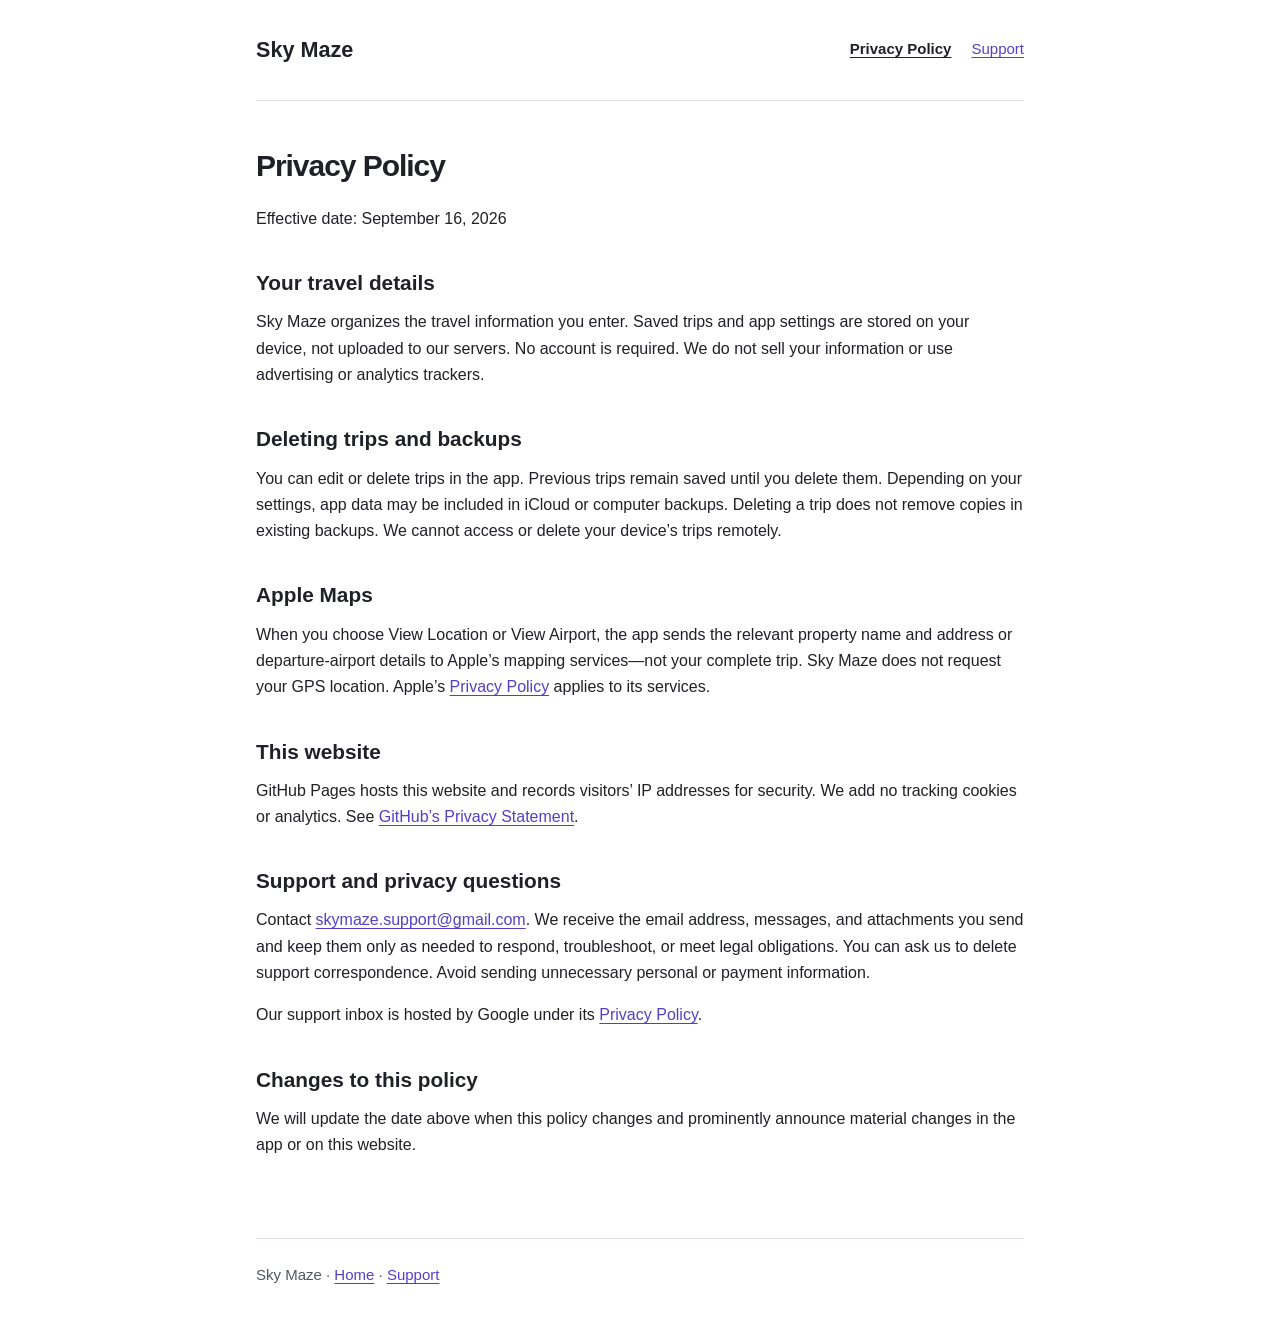
==== privacy.html @ 4bb94d5f "Add files via upload" ====
<!doctype html>
<html lang="en">
<head>
  <meta charset="utf-8">
  <meta name="viewport" content="width=device-width, initial-scale=1">
  <meta name="description" content="How Sky Maze stores travel details and handles support information.">
  <title>Privacy Policy — Sky Maze</title>
  <link rel="stylesheet" href="styles.css">
</head>
<body>
  <a class="skip" href="#main">Skip to content</a>
  <header><a class="brand" href="index.html">Sky Maze</a><nav aria-label="Main navigation"><a href="privacy.html" aria-current="page">Privacy Policy</a><a href="support.html">Support</a></nav></header>
  <main id="main">
    <h1 class="page-title">Privacy Policy</h1>
    <p>Effective date: September 16, 2026</p>
    <h2>Your travel details</h2>
    <p>Sky Maze organizes the travel information you enter. Saved trips and app settings are stored on your device, not uploaded to our servers. No account is required. We do not sell your information or use advertising or analytics trackers.</p>
    <h2>Deleting trips and backups</h2>
    <p>You can edit or delete trips in the app. Previous trips remain saved until you delete them. Depending on your settings, app data may be included in iCloud or computer backups. Deleting a trip does not remove copies in existing backups. We cannot access or delete your device’s trips remotely.</p>
    <h2>Apple Maps</h2>
    <p>When you choose View Location or View Airport, the app sends the relevant property name and address or departure-airport details to Apple’s mapping services—not your complete trip. Sky Maze does not request your GPS location. Apple’s <a href="https://www.apple.com/legal/privacy/">Privacy Policy</a> applies to its services.</p>
    <h2>This website</h2>
    <p>GitHub Pages hosts this website and records visitors’ IP addresses for security. We add no tracking cookies or analytics. See <a href="https://docs.github.com/en/site-policy/privacy-policies/github-general-privacy-statement">GitHub’s Privacy Statement</a>.</p>
    <h2>Support and privacy questions</h2>
    <p>Contact <a href="mailto:skymaze.support@gmail.com">skymaze.support@gmail.com</a>. We receive the email address, messages, and attachments you send and keep them only as needed to respond, troubleshoot, or meet legal obligations. You can ask us to delete support correspondence. Avoid sending unnecessary personal or payment information.</p>
    <p>Our support inbox is hosted by Google under its <a href="https://policies.google.com/privacy">Privacy Policy</a>.</p>
    <h2>Changes to this policy</h2>
    <p>We will update the date above when this policy changes and prominently announce material changes in the app or on this website.</p>
  </main>
  <footer>Sky Maze · <a href="index.html">Home</a> · <a href="support.html">Support</a></footer>
</body>
</html>
---- styles.css ----
:root { color-scheme: light; font-family: -apple-system, BlinkMacSystemFont, "Segoe UI", sans-serif; color: #202126; background: #ffffff; font-size: 100%; }
* { box-sizing: border-box; }
body { margin: 0; line-height: 1.65; }
a { color: #5340c8; text-underline-offset: .2em; overflow-wrap: anywhere; }
a:hover { text-decoration-thickness: 2px; }
a:focus-visible { outline: 3px solid #5340c8; outline-offset: 5px; border-radius: 2px; }
.skip { position: absolute; left: 1rem; top: -5rem; padding: .5rem 1rem; background: white; }
.skip:focus { top: .5rem; }
header, main, footer { width: min(100% - 3rem, 48rem); margin-inline: auto; }
header { display: flex; flex-wrap: wrap; align-items: center; justify-content: space-between; gap: 1rem; padding-block: 2rem; border-bottom: 1px solid #dedee7; }
.brand { font-size: 1.35rem; font-weight: 750; text-decoration: none; color: #202126; }
nav { display: flex; flex-wrap: wrap; gap: 1.25rem; }
nav a { font-size: .9375rem; }
nav [aria-current="page"] { color: #202126; font-weight: 650; }
main { padding-block: 3rem 4rem; }
h1 { font-size: clamp(2.1rem, 6vw, 3.5rem); line-height: 1.12; letter-spacing: -.035em; margin: 0 0 1.5rem; }
.page-title { font-size: 1.875rem; }
h2 { font-size: 1.3rem; line-height: 1.35; margin: 2.3rem 0 .75rem; }
p { margin: 0 0 1rem; }
li { margin-block: .5rem; }
ul, ol { padding-left: 1.4rem; }
.intro { font-size: 1.2rem; color: #525662; max-width: 39rem; }
.draft { font-size: .875rem; padding: .7rem 1rem; margin-bottom: 2rem; background: #efedf9; border-left: 3px solid #6852d7; }
.summary { padding: 1.5rem; background: white; border: 1px solid #dedee7; border-radius: .8rem; margin-block: 2rem; }
.summary h2 { margin-top: 0; }
.summary p:last-child { margin-bottom: 0; }
footer { border-top: 1px solid #dedee7; padding-block: 1.5rem 2.5rem; font-size: .9375rem; color: #525662; }
@media (max-width: 420px) { header, main, footer { width: calc(100% - 2rem); } main { padding-top: 2rem; } nav { gap: 1rem; } }
@media print { header, footer, .draft { display: none; } body { background: white; color: black; } main { width: 100%; padding: 0; } h2 { break-after: avoid; } }
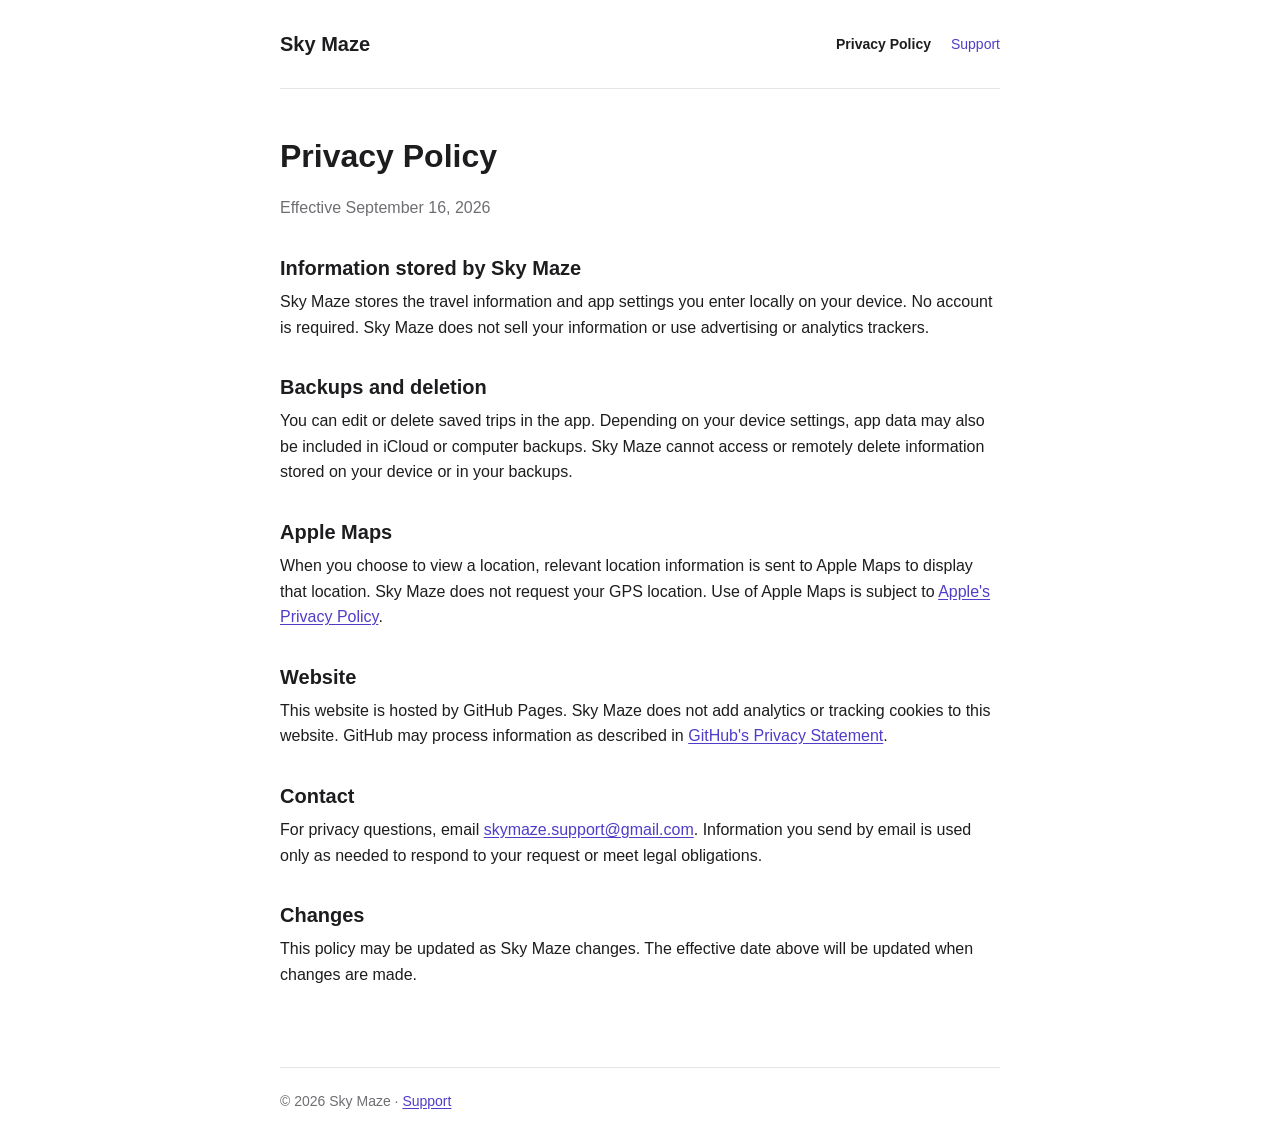
==== commit d43c0179: "Add files via upload" ====
--- a/privacy.html
+++ b/privacy.html
@@ -3,30 +3,42 @@
 <head>
   <meta charset="utf-8">
   <meta name="viewport" content="width=device-width, initial-scale=1">
-  <meta name="description" content="How Sky Maze stores travel details and handles support information.">
+  <meta name="description" content="Sky Maze Privacy Policy.">
   <title>Privacy Policy — Sky Maze</title>
   <link rel="stylesheet" href="styles.css">
 </head>
 <body>
-  <a class="skip" href="#main">Skip to content</a>
-  <header><a class="brand" href="index.html">Sky Maze</a><nav aria-label="Main navigation"><a href="privacy.html" aria-current="page">Privacy Policy</a><a href="support.html">Support</a></nav></header>
-  <main id="main">
-    <h1 class="page-title">Privacy Policy</h1>
-    <p>Effective date: September 16, 2026</p>
-    <h2>Your travel details</h2>
-    <p>Sky Maze organizes the travel information you enter. Saved trips and app settings are stored on your device, not uploaded to our servers. No account is required. We do not sell your information or use advertising or analytics trackers.</p>
-    <h2>Deleting trips and backups</h2>
-    <p>You can edit or delete trips in the app. Previous trips remain saved until you delete them. Depending on your settings, app data may be included in iCloud or computer backups. Deleting a trip does not remove copies in existing backups. We cannot access or delete your device’s trips remotely.</p>
+  <header>
+    <a class="brand" href="index.html">Sky Maze</a>
+    <nav aria-label="Main navigation">
+      <a href="privacy.html" aria-current="page">Privacy Policy</a>
+      <a href="support.html">Support</a>
+    </nav>
+  </header>
+
+  <main>
+    <h1>Privacy Policy</h1>
+    <p class="muted">Effective September 16, 2026</p>
+
+    <h2>Information stored by Sky Maze</h2>
+    <p>Sky Maze stores the travel information and app settings you enter locally on your device. No account is required. Sky Maze does not sell your information or use advertising or analytics trackers.</p>
+
+    <h2>Backups and deletion</h2>
+    <p>You can edit or delete saved trips in the app. Depending on your device settings, app data may also be included in iCloud or computer backups. Sky Maze cannot access or remotely delete information stored on your device or in your backups.</p>
+
     <h2>Apple Maps</h2>
-    <p>When you choose View Location or View Airport, the app sends the relevant property name and address or departure-airport details to Apple’s mapping services—not your complete trip. Sky Maze does not request your GPS location. Apple’s <a href="https://www.apple.com/legal/privacy/">Privacy Policy</a> applies to its services.</p>
-    <h2>This website</h2>
-    <p>GitHub Pages hosts this website and records visitors’ IP addresses for security. We add no tracking cookies or analytics. See <a href="https://docs.github.com/en/site-policy/privacy-policies/github-general-privacy-statement">GitHub’s Privacy Statement</a>.</p>
-    <h2>Support and privacy questions</h2>
-    <p>Contact <a href="mailto:skymaze.support@gmail.com">skymaze.support@gmail.com</a>. We receive the email address, messages, and attachments you send and keep them only as needed to respond, troubleshoot, or meet legal obligations. You can ask us to delete support correspondence. Avoid sending unnecessary personal or payment information.</p>
-    <p>Our support inbox is hosted by Google under its <a href="https://policies.google.com/privacy">Privacy Policy</a>.</p>
-    <h2>Changes to this policy</h2>
-    <p>We will update the date above when this policy changes and prominently announce material changes in the app or on this website.</p>
+    <p>When you choose to view a location, relevant location information is sent to Apple Maps to display that location. Sky Maze does not request your GPS location. Use of Apple Maps is subject to <a href="https://www.apple.com/legal/privacy/">Apple's Privacy Policy</a>.</p>
+
+    <h2>Website</h2>
+    <p>This website is hosted by GitHub Pages. Sky Maze does not add analytics or tracking cookies to this website. GitHub may process information as described in <a href="https://docs.github.com/en/site-policy/privacy-policies/github-general-privacy-statement">GitHub's Privacy Statement</a>.</p>
+
+    <h2>Contact</h2>
+    <p>For privacy questions, email <a href="mailto:skymaze.support@gmail.com">skymaze.support@gmail.com</a>. Information you send by email is used only as needed to respond to your request or meet legal obligations.</p>
+
+    <h2>Changes</h2>
+    <p>This policy may be updated as Sky Maze changes. The effective date above will be updated when changes are made.</p>
   </main>
-  <footer>Sky Maze · <a href="index.html">Home</a> · <a href="support.html">Support</a></footer>
+
+  <footer>© 2026 Sky Maze · <a href="support.html">Support</a></footer>
 </body>
 </html>
--- a/styles.css
+++ b/styles.css
@@ -1,29 +1,97 @@
-:root { color-scheme: light; font-family: -apple-system, BlinkMacSystemFont, "Segoe UI", sans-serif; color: #202126; background: #ffffff; font-size: 100%; }
+:root {
+  font-family: -apple-system, BlinkMacSystemFont, "Segoe UI", sans-serif;
+  color: #1d1d1f;
+  background: #fff;
+}
+
 * { box-sizing: border-box; }
-body { margin: 0; line-height: 1.65; }
-a { color: #5340c8; text-underline-offset: .2em; overflow-wrap: anywhere; }
-a:hover { text-decoration-thickness: 2px; }
-a:focus-visible { outline: 3px solid #5340c8; outline-offset: 5px; border-radius: 2px; }
-.skip { position: absolute; left: 1rem; top: -5rem; padding: .5rem 1rem; background: white; }
-.skip:focus { top: .5rem; }
-header, main, footer { width: min(100% - 3rem, 48rem); margin-inline: auto; }
-header { display: flex; flex-wrap: wrap; align-items: center; justify-content: space-between; gap: 1rem; padding-block: 2rem; border-bottom: 1px solid #dedee7; }
-.brand { font-size: 1.35rem; font-weight: 750; text-decoration: none; color: #202126; }
-nav { display: flex; flex-wrap: wrap; gap: 1.25rem; }
-nav a { font-size: .9375rem; }
-nav [aria-current="page"] { color: #202126; font-weight: 650; }
-main { padding-block: 3rem 4rem; }
-h1 { font-size: clamp(2.1rem, 6vw, 3.5rem); line-height: 1.12; letter-spacing: -.035em; margin: 0 0 1.5rem; }
-.page-title { font-size: 1.875rem; }
-h2 { font-size: 1.3rem; line-height: 1.35; margin: 2.3rem 0 .75rem; }
-p { margin: 0 0 1rem; }
-li { margin-block: .5rem; }
-ul, ol { padding-left: 1.4rem; }
-.intro { font-size: 1.2rem; color: #525662; max-width: 39rem; }
-.draft { font-size: .875rem; padding: .7rem 1rem; margin-bottom: 2rem; background: #efedf9; border-left: 3px solid #6852d7; }
-.summary { padding: 1.5rem; background: white; border: 1px solid #dedee7; border-radius: .8rem; margin-block: 2rem; }
-.summary h2 { margin-top: 0; }
-.summary p:last-child { margin-bottom: 0; }
-footer { border-top: 1px solid #dedee7; padding-block: 1.5rem 2.5rem; font-size: .9375rem; color: #525662; }
-@media (max-width: 420px) { header, main, footer { width: calc(100% - 2rem); } main { padding-top: 2rem; } nav { gap: 1rem; } }
-@media print { header, footer, .draft { display: none; } body { background: white; color: black; } main { width: 100%; padding: 0; } h2 { break-after: avoid; } }
+
+body {
+  margin: 0;
+  font-size: 16px;
+  line-height: 1.6;
+}
+
+header, main, footer {
+  width: min(100% - 40px, 720px);
+  margin: 0 auto;
+}
+
+header {
+  display: flex;
+  justify-content: space-between;
+  align-items: center;
+  gap: 20px;
+  padding: 28px 0;
+  border-bottom: 1px solid #e5e5e5;
+}
+
+.brand {
+  color: #1d1d1f;
+  font-size: 20px;
+  font-weight: 600;
+  text-decoration: none;
+}
+
+nav {
+  display: flex;
+  gap: 20px;
+}
+
+a {
+  color: #4f3cc9;
+  text-underline-offset: 2px;
+}
+
+nav a {
+  font-size: 14px;
+  text-decoration: none;
+}
+
+nav a[aria-current="page"] {
+  color: #1d1d1f;
+  font-weight: 600;
+}
+
+main {
+  padding: 48px 0 64px;
+}
+
+h1 {
+  margin: 0 0 20px;
+  font-size: 32px;
+  line-height: 1.2;
+}
+
+h2 {
+  margin: 34px 0 8px;
+  font-size: 20px;
+  line-height: 1.3;
+}
+
+p {
+  margin: 0 0 16px;
+}
+
+.muted {
+  color: #6e6e73;
+}
+
+footer {
+  padding: 22px 0 32px;
+  border-top: 1px solid #e5e5e5;
+  color: #6e6e73;
+  font-size: 14px;
+}
+
+@media (max-width: 520px) {
+  header {
+    align-items: flex-start;
+    flex-direction: column;
+    gap: 10px;
+  }
+
+  main {
+    padding-top: 36px;
+  }
+}
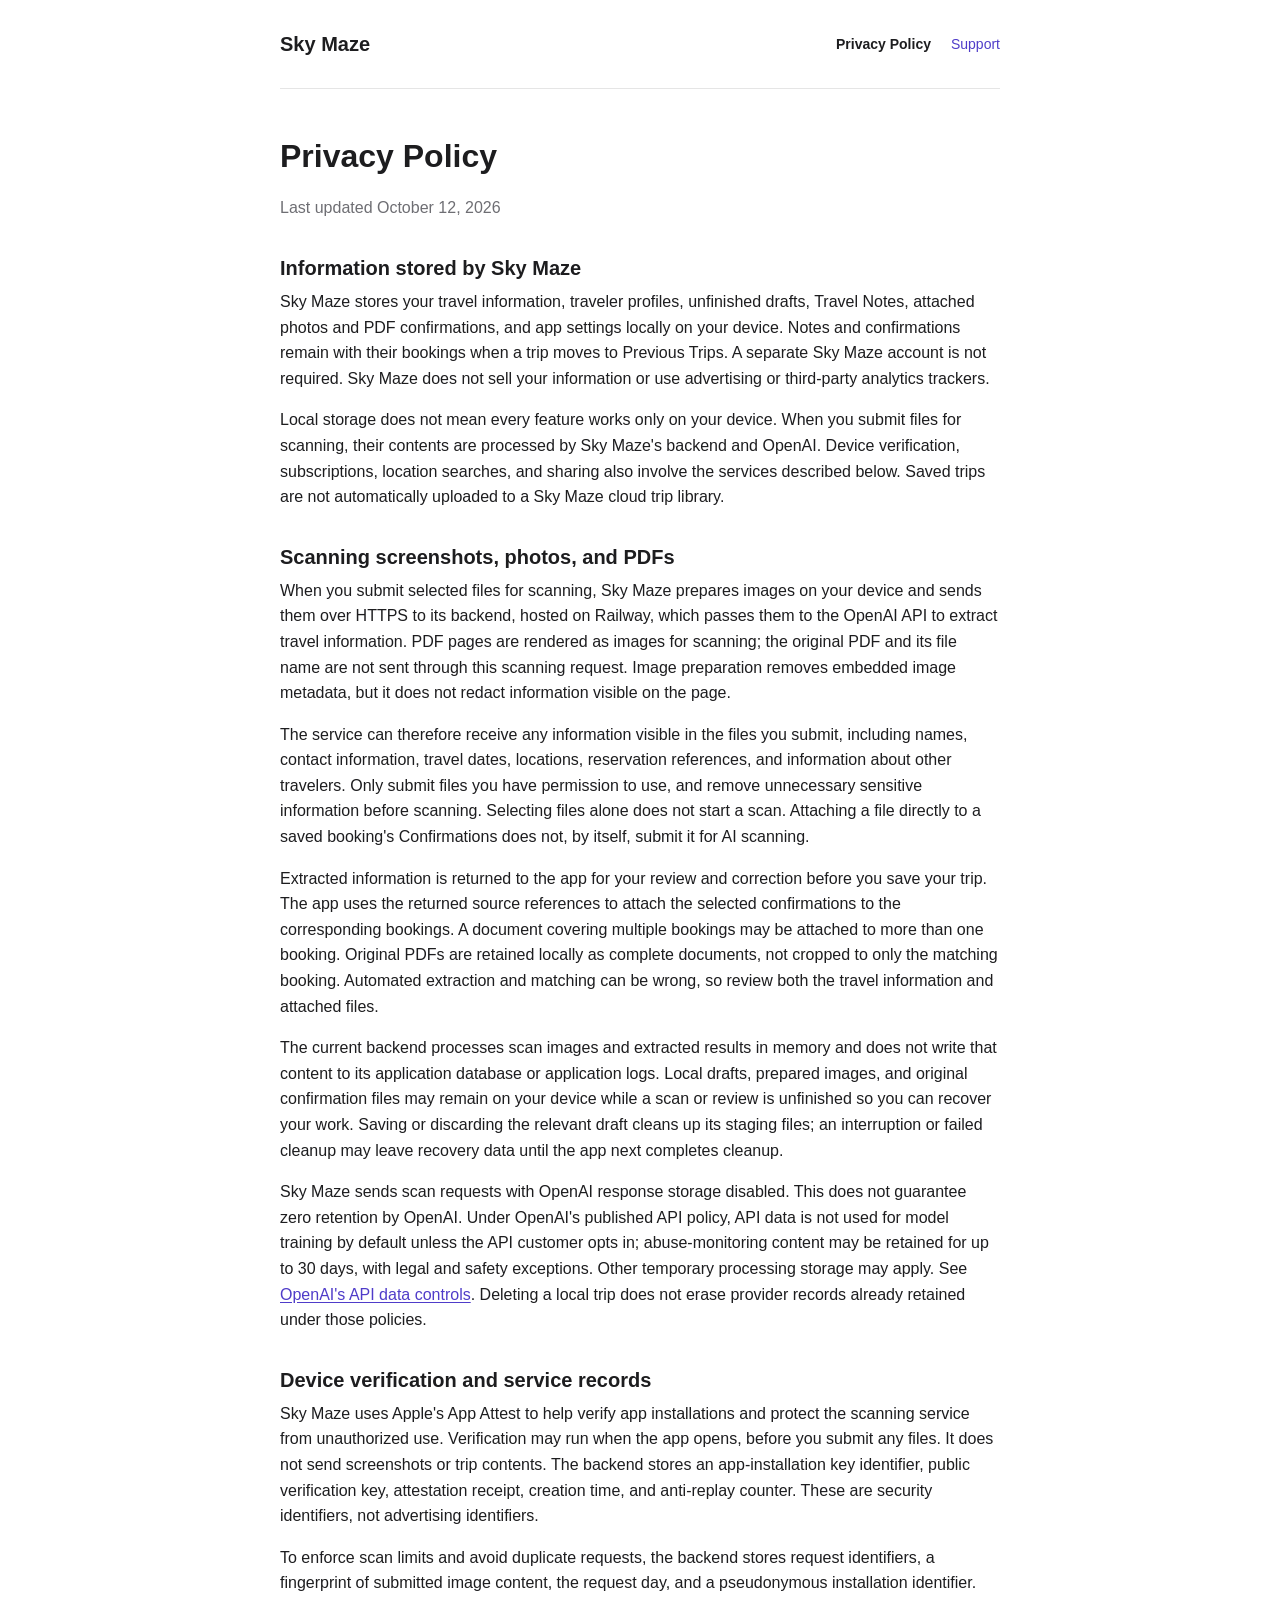
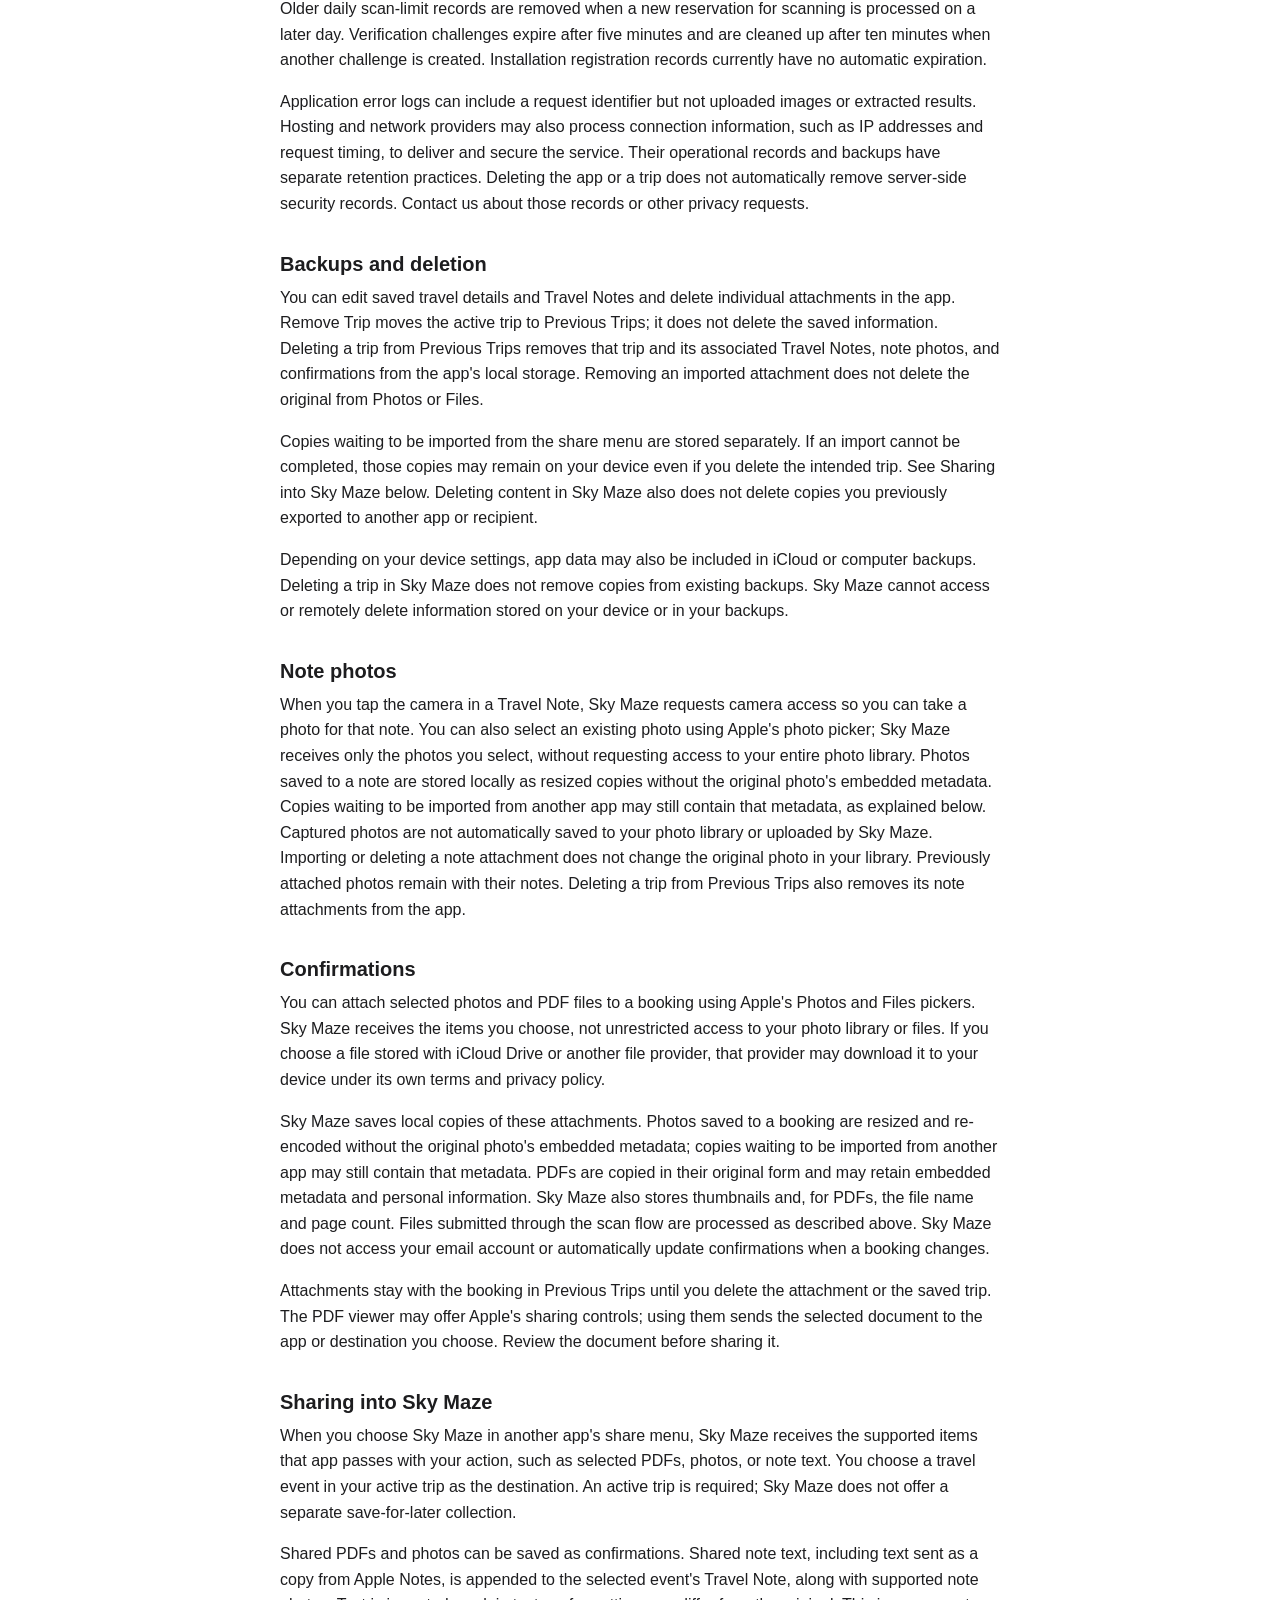
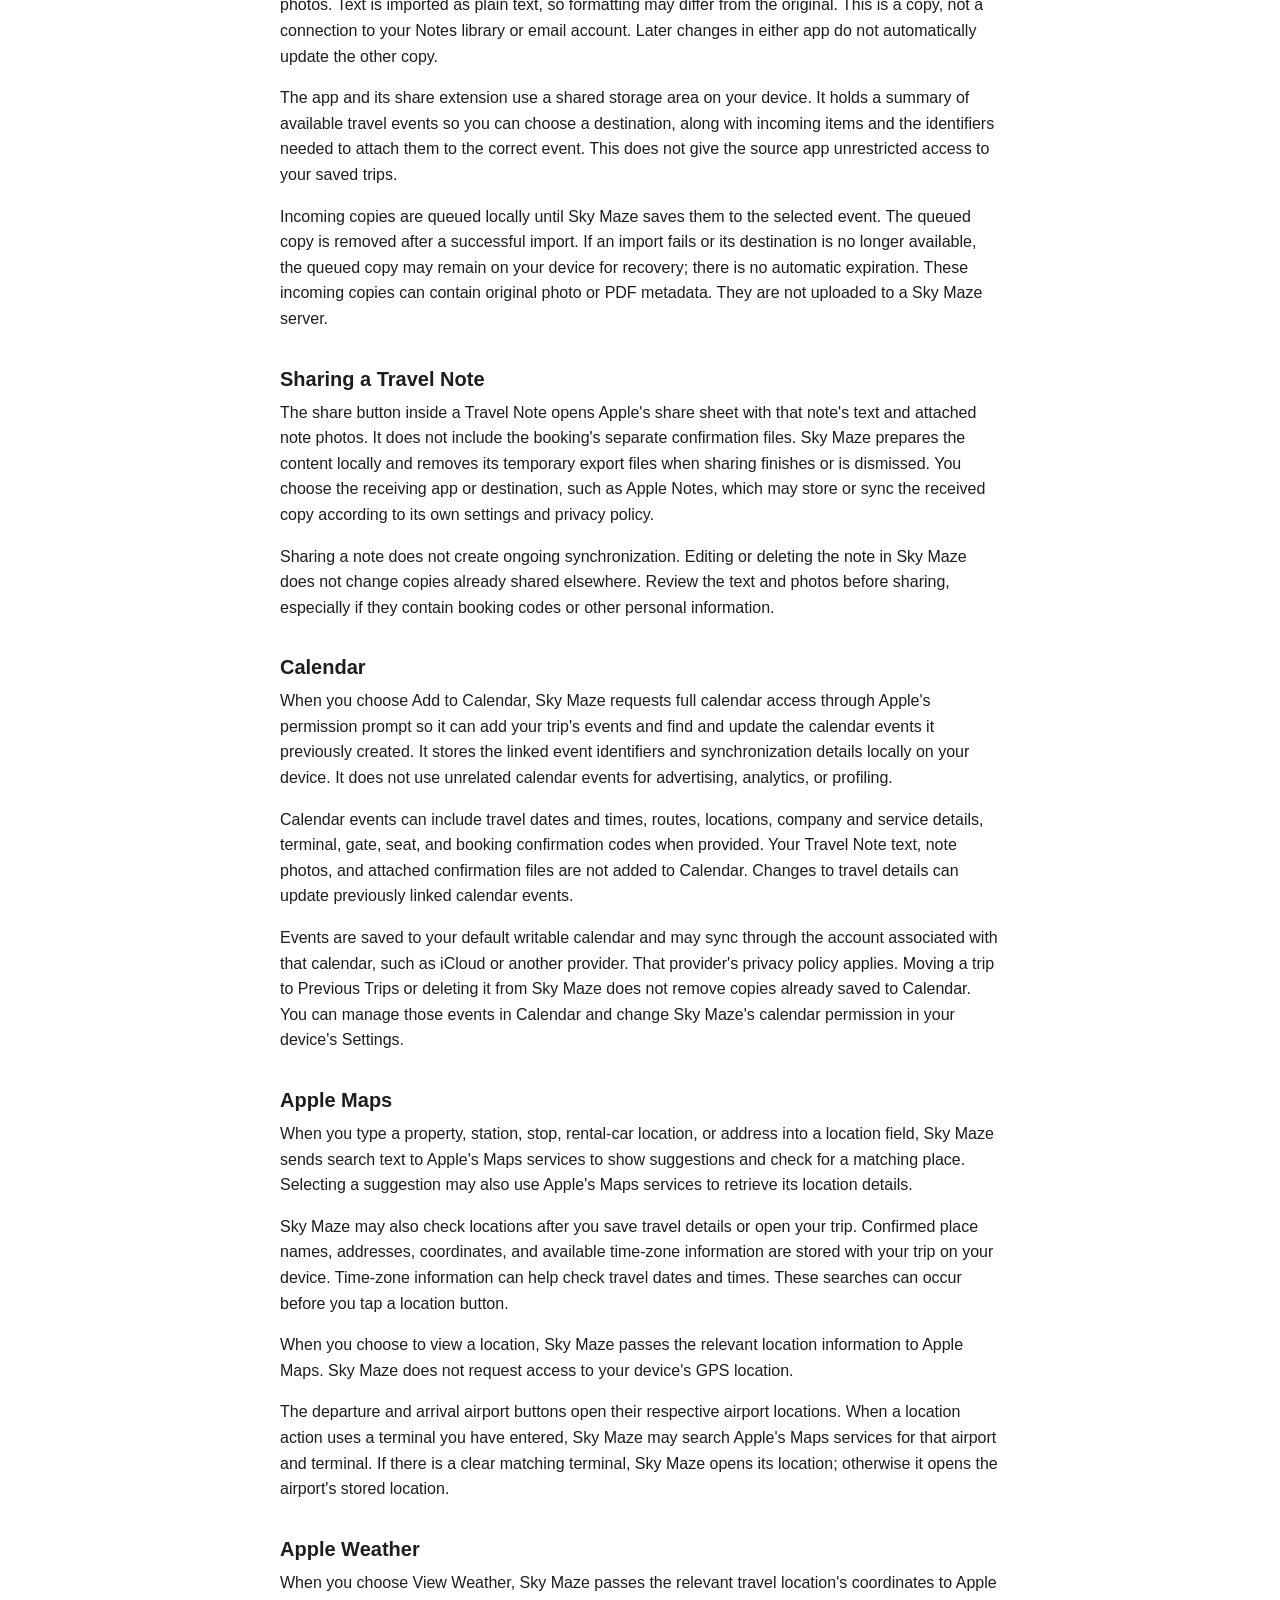
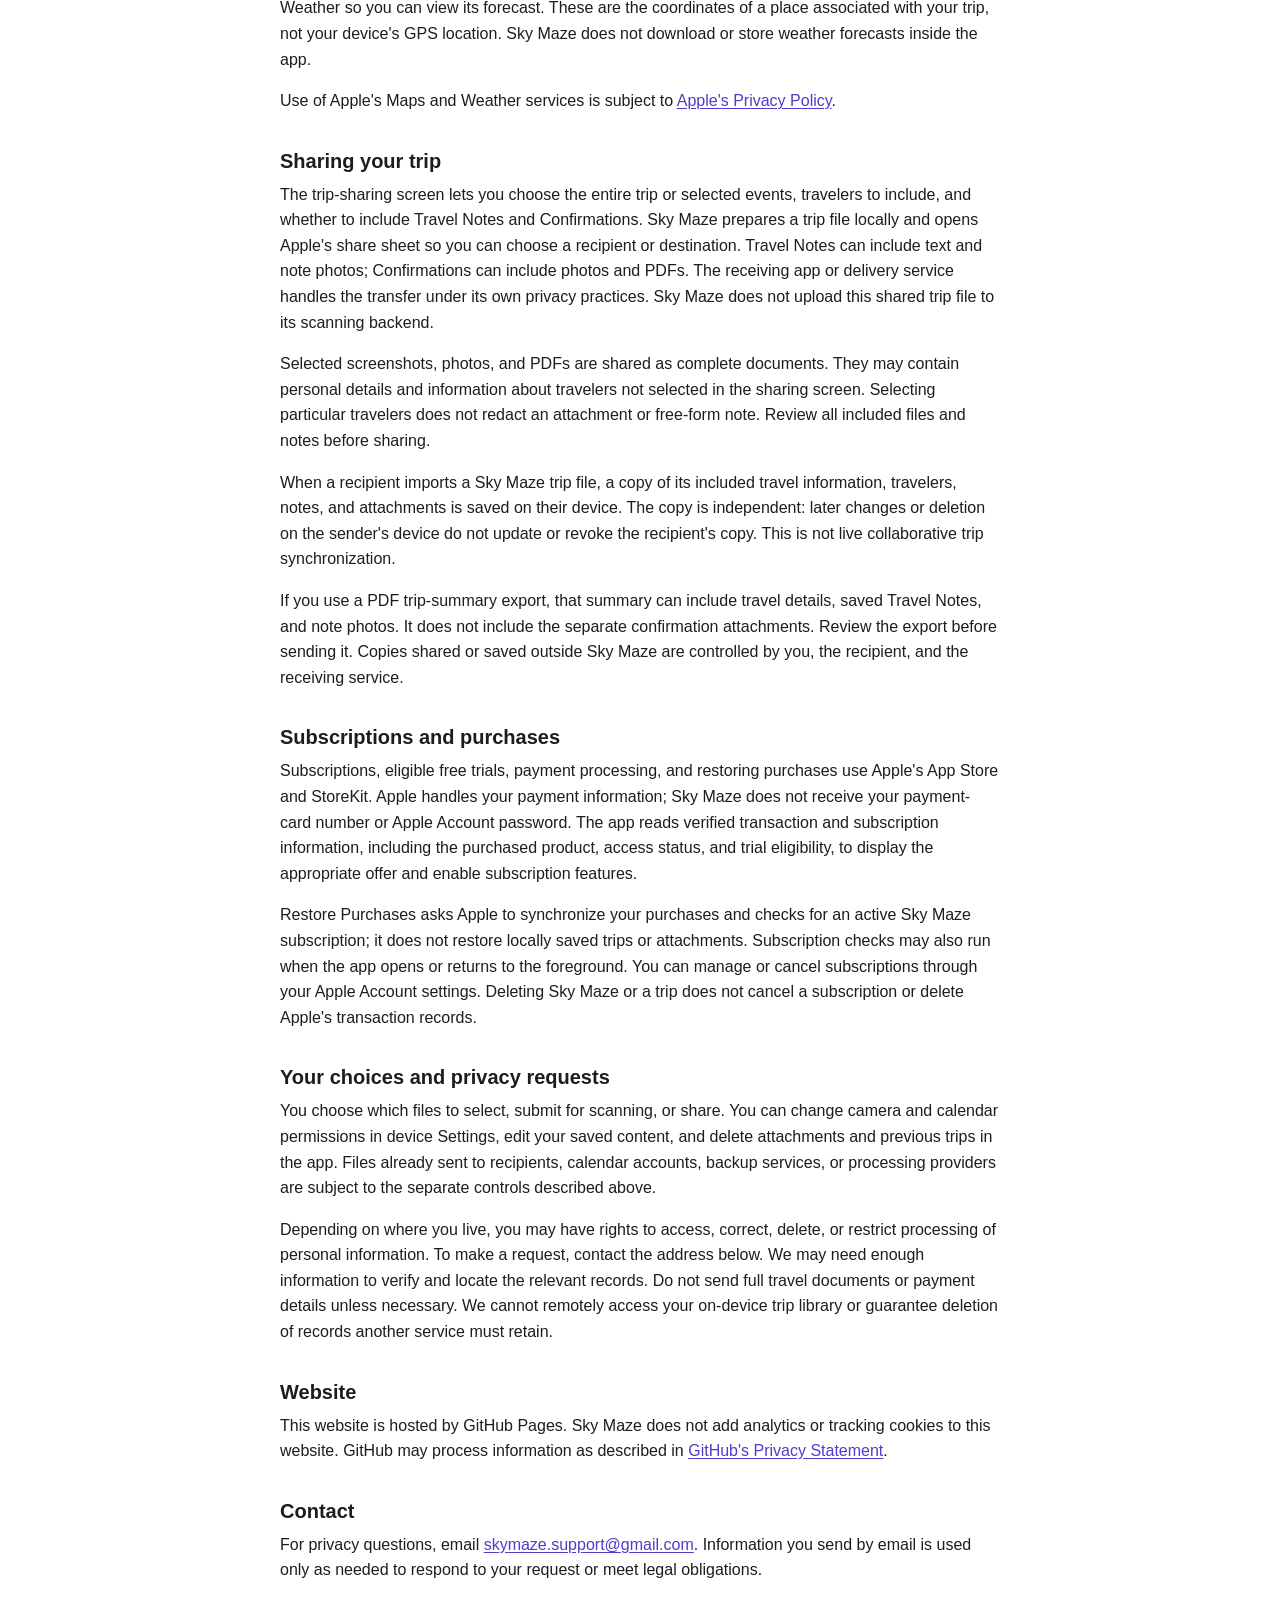
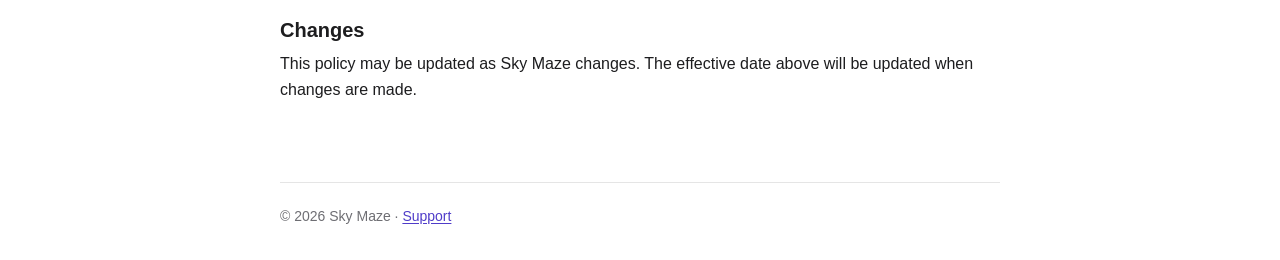
==== commit 1bf791d5: "Add files via upload" ====
--- a/privacy.html
+++ b/privacy.html
@@ -18,16 +18,75 @@
 
   <main>
     <h1>Privacy Policy</h1>
-    <p class="muted">Effective September 16, 2026</p>
+    <p class="muted">Last updated October 12, 2026</p>
 
     <h2>Information stored by Sky Maze</h2>
-    <p>Sky Maze stores the travel information and app settings you enter locally on your device. No account is required. Sky Maze does not sell your information or use advertising or analytics trackers.</p>
+    <p>Sky Maze stores your travel information, traveler profiles, unfinished drafts, Travel Notes, attached photos and PDF confirmations, and app settings locally on your device. Notes and confirmations remain with their bookings when a trip moves to Previous Trips. A separate Sky Maze account is not required. Sky Maze does not sell your information or use advertising or third-party analytics trackers.</p>
+    <p>Local storage does not mean every feature works only on your device. When you submit files for scanning, their contents are processed by Sky Maze's backend and OpenAI. Device verification, subscriptions, location searches, and sharing also involve the services described below. Saved trips are not automatically uploaded to a Sky Maze cloud trip library.</p>
+
+    <h2>Scanning screenshots, photos, and PDFs</h2>
+    <p>When you submit selected files for scanning, Sky Maze prepares images on your device and sends them over HTTPS to its backend, hosted on Railway, which passes them to the OpenAI API to extract travel information. PDF pages are rendered as images for scanning; the original PDF and its file name are not sent through this scanning request. Image preparation removes embedded image metadata, but it does not redact information visible on the page.</p>
+    <p>The service can therefore receive any information visible in the files you submit, including names, contact information, travel dates, locations, reservation references, and information about other travelers. Only submit files you have permission to use, and remove unnecessary sensitive information before scanning. Selecting files alone does not start a scan. Attaching a file directly to a saved booking's Confirmations does not, by itself, submit it for AI scanning.</p>
+    <p>Extracted information is returned to the app for your review and correction before you save your trip. The app uses the returned source references to attach the selected confirmations to the corresponding bookings. A document covering multiple bookings may be attached to more than one booking. Original PDFs are retained locally as complete documents, not cropped to only the matching booking. Automated extraction and matching can be wrong, so review both the travel information and attached files.</p>
+    <p>The current backend processes scan images and extracted results in memory and does not write that content to its application database or application logs. Local drafts, prepared images, and original confirmation files may remain on your device while a scan or review is unfinished so you can recover your work. Saving or discarding the relevant draft cleans up its staging files; an interruption or failed cleanup may leave recovery data until the app next completes cleanup.</p>
+    <p>Sky Maze sends scan requests with OpenAI response storage disabled. This does not guarantee zero retention by OpenAI. Under OpenAI's published API policy, API data is not used for model training by default unless the API customer opts in; abuse-monitoring content may be retained for up to 30 days, with legal and safety exceptions. Other temporary processing storage may apply. See <a href="https://developers.openai.com/api/docs/guides/your-data">OpenAI's API data controls</a>. Deleting a local trip does not erase provider records already retained under those policies.</p>
+
+    <h2>Device verification and service records</h2>
+    <p>Sky Maze uses Apple's App Attest to help verify app installations and protect the scanning service from unauthorized use. Verification may run when the app opens, before you submit any files. It does not send screenshots or trip contents. The backend stores an app-installation key identifier, public verification key, attestation receipt, creation time, and anti-replay counter. These are security identifiers, not advertising identifiers.</p>
+    <p>To enforce scan limits and avoid duplicate requests, the backend stores request identifiers, a fingerprint of submitted image content, the request day, and a pseudonymous installation identifier. Older daily scan-limit records are removed when a new reservation for scanning is processed on a later day. Verification challenges expire after five minutes and are cleaned up after ten minutes when another challenge is created. Installation registration records currently have no automatic expiration.</p>
+    <p>Application error logs can include a request identifier but not uploaded images or extracted results. Hosting and network providers may also process connection information, such as IP addresses and request timing, to deliver and secure the service. Their operational records and backups have separate retention practices. Deleting the app or a trip does not automatically remove server-side security records. Contact us about those records or other privacy requests.</p>
 
     <h2>Backups and deletion</h2>
-    <p>You can edit or delete saved trips in the app. Depending on your device settings, app data may also be included in iCloud or computer backups. Sky Maze cannot access or remotely delete information stored on your device or in your backups.</p>
+    <p>You can edit saved travel details and Travel Notes and delete individual attachments in the app. Remove Trip moves the active trip to Previous Trips; it does not delete the saved information. Deleting a trip from Previous Trips removes that trip and its associated Travel Notes, note photos, and confirmations from the app's local storage. Removing an imported attachment does not delete the original from Photos or Files.</p>
+    <p>Copies waiting to be imported from the share menu are stored separately. If an import cannot be completed, those copies may remain on your device even if you delete the intended trip. See Sharing into Sky Maze below. Deleting content in Sky Maze also does not delete copies you previously exported to another app or recipient.</p>
+    <p>Depending on your device settings, app data may also be included in iCloud or computer backups. Deleting a trip in Sky Maze does not remove copies from existing backups. Sky Maze cannot access or remotely delete information stored on your device or in your backups.</p>
+
+    <h2>Note photos</h2>
+    <p>When you tap the camera in a Travel Note, Sky Maze requests camera access so you can take a photo for that note. You can also select an existing photo using Apple's photo picker; Sky Maze receives only the photos you select, without requesting access to your entire photo library. Photos saved to a note are stored locally as resized copies without the original photo's embedded metadata. Copies waiting to be imported from another app may still contain that metadata, as explained below. Captured photos are not automatically saved to your photo library or uploaded by Sky Maze. Importing or deleting a note attachment does not change the original photo in your library. Previously attached photos remain with their notes. Deleting a trip from Previous Trips also removes its note attachments from the app.</p>
+
+    <h2>Confirmations</h2>
+    <p>You can attach selected photos and PDF files to a booking using Apple's Photos and Files pickers. Sky Maze receives the items you choose, not unrestricted access to your photo library or files. If you choose a file stored with iCloud Drive or another file provider, that provider may download it to your device under its own terms and privacy policy.</p>
+    <p>Sky Maze saves local copies of these attachments. Photos saved to a booking are resized and re-encoded without the original photo's embedded metadata; copies waiting to be imported from another app may still contain that metadata. PDFs are copied in their original form and may retain embedded metadata and personal information. Sky Maze also stores thumbnails and, for PDFs, the file name and page count. Files submitted through the scan flow are processed as described above. Sky Maze does not access your email account or automatically update confirmations when a booking changes.</p>
+    <p>Attachments stay with the booking in Previous Trips until you delete the attachment or the saved trip. The PDF viewer may offer Apple's sharing controls; using them sends the selected document to the app or destination you choose. Review the document before sharing it.</p>
+
+    <h2>Sharing into Sky Maze</h2>
+    <p>When you choose Sky Maze in another app's share menu, Sky Maze receives the supported items that app passes with your action, such as selected PDFs, photos, or note text. You choose a travel event in your active trip as the destination. An active trip is required; Sky Maze does not offer a separate save-for-later collection.</p>
+    <p>Shared PDFs and photos can be saved as confirmations. Shared note text, including text sent as a copy from Apple Notes, is appended to the selected event's Travel Note, along with supported note photos. Text is imported as plain text, so formatting may differ from the original. This is a copy, not a connection to your Notes library or email account. Later changes in either app do not automatically update the other copy.</p>
+    <p>The app and its share extension use a shared storage area on your device. It holds a summary of available travel events so you can choose a destination, along with incoming items and the identifiers needed to attach them to the correct event. This does not give the source app unrestricted access to your saved trips.</p>
+    <p>Incoming copies are queued locally until Sky Maze saves them to the selected event. The queued copy is removed after a successful import. If an import fails or its destination is no longer available, the queued copy may remain on your device for recovery; there is no automatic expiration. These incoming copies can contain original photo or PDF metadata. They are not uploaded to a Sky Maze server.</p>
+
+    <h2>Sharing a Travel Note</h2>
+    <p>The share button inside a Travel Note opens Apple's share sheet with that note's text and attached note photos. It does not include the booking's separate confirmation files. Sky Maze prepares the content locally and removes its temporary export files when sharing finishes or is dismissed. You choose the receiving app or destination, such as Apple Notes, which may store or sync the received copy according to its own settings and privacy policy.</p>
+    <p>Sharing a note does not create ongoing synchronization. Editing or deleting the note in Sky Maze does not change copies already shared elsewhere. Review the text and photos before sharing, especially if they contain booking codes or other personal information.</p>
+
+    <h2>Calendar</h2>
+    <p>When you choose Add to Calendar, Sky Maze requests full calendar access through Apple's permission prompt so it can add your trip's events and find and update the calendar events it previously created. It stores the linked event identifiers and synchronization details locally on your device. It does not use unrelated calendar events for advertising, analytics, or profiling.</p>
+    <p>Calendar events can include travel dates and times, routes, locations, company and service details, terminal, gate, seat, and booking confirmation codes when provided. Your Travel Note text, note photos, and attached confirmation files are not added to Calendar. Changes to travel details can update previously linked calendar events.</p>
+    <p>Events are saved to your default writable calendar and may sync through the account associated with that calendar, such as iCloud or another provider. That provider's privacy policy applies. Moving a trip to Previous Trips or deleting it from Sky Maze does not remove copies already saved to Calendar. You can manage those events in Calendar and change Sky Maze's calendar permission in your device's Settings.</p>
 
     <h2>Apple Maps</h2>
-    <p>When you choose to view a location, relevant location information is sent to Apple Maps to display that location. Sky Maze does not request your GPS location. Use of Apple Maps is subject to <a href="https://www.apple.com/legal/privacy/">Apple's Privacy Policy</a>.</p>
+    <p>When you type a property, station, stop, rental-car location, or address into a location field, Sky Maze sends search text to Apple's Maps services to show suggestions and check for a matching place. Selecting a suggestion may also use Apple's Maps services to retrieve its location details.</p>
+    <p>Sky Maze may also check locations after you save travel details or open your trip. Confirmed place names, addresses, coordinates, and available time-zone information are stored with your trip on your device. Time-zone information can help check travel dates and times. These searches can occur before you tap a location button.</p>
+    <p>When you choose to view a location, Sky Maze passes the relevant location information to Apple Maps. Sky Maze does not request access to your device's GPS location.</p>
+    <p>The departure and arrival airport buttons open their respective airport locations. When a location action uses a terminal you have entered, Sky Maze may search Apple's Maps services for that airport and terminal. If there is a clear matching terminal, Sky Maze opens its location; otherwise it opens the airport's stored location.</p>
+
+    <h2>Apple Weather</h2>
+    <p>When you choose View Weather, Sky Maze passes the relevant travel location's coordinates to Apple Weather so you can view its forecast. These are the coordinates of a place associated with your trip, not your device's GPS location. Sky Maze does not download or store weather forecasts inside the app.</p>
+    <p>Use of Apple's Maps and Weather services is subject to <a href="https://www.apple.com/legal/privacy/">Apple's Privacy Policy</a>.</p>
+
+    <h2>Sharing your trip</h2>
+    <p>The trip-sharing screen lets you choose the entire trip or selected events, travelers to include, and whether to include Travel Notes and Confirmations. Sky Maze prepares a trip file locally and opens Apple's share sheet so you can choose a recipient or destination. Travel Notes can include text and note photos; Confirmations can include photos and PDFs. The receiving app or delivery service handles the transfer under its own privacy practices. Sky Maze does not upload this shared trip file to its scanning backend.</p>
+    <p>Selected screenshots, photos, and PDFs are shared as complete documents. They may contain personal details and information about travelers not selected in the sharing screen. Selecting particular travelers does not redact an attachment or free-form note. Review all included files and notes before sharing.</p>
+    <p>When a recipient imports a Sky Maze trip file, a copy of its included travel information, travelers, notes, and attachments is saved on their device. The copy is independent: later changes or deletion on the sender's device do not update or revoke the recipient's copy. This is not live collaborative trip synchronization.</p>
+    <p>If you use a PDF trip-summary export, that summary can include travel details, saved Travel Notes, and note photos. It does not include the separate confirmation attachments. Review the export before sending it. Copies shared or saved outside Sky Maze are controlled by you, the recipient, and the receiving service.</p>
+
+    <h2>Subscriptions and purchases</h2>
+    <p>Subscriptions, eligible free trials, payment processing, and restoring purchases use Apple's App Store and StoreKit. Apple handles your payment information; Sky Maze does not receive your payment-card number or Apple Account password. The app reads verified transaction and subscription information, including the purchased product, access status, and trial eligibility, to display the appropriate offer and enable subscription features.</p>
+    <p>Restore Purchases asks Apple to synchronize your purchases and checks for an active Sky Maze subscription; it does not restore locally saved trips or attachments. Subscription checks may also run when the app opens or returns to the foreground. You can manage or cancel subscriptions through your Apple Account settings. Deleting Sky Maze or a trip does not cancel a subscription or delete Apple's transaction records.</p>
+
+    <h2>Your choices and privacy requests</h2>
+    <p>You choose which files to select, submit for scanning, or share. You can change camera and calendar permissions in device Settings, edit your saved content, and delete attachments and previous trips in the app. Files already sent to recipients, calendar accounts, backup services, or processing providers are subject to the separate controls described above.</p>
+    <p>Depending on where you live, you may have rights to access, correct, delete, or restrict processing of personal information. To make a request, contact the address below. We may need enough information to verify and locate the relevant records. Do not send full travel documents or payment details unless necessary. We cannot remotely access your on-device trip library or guarantee deletion of records another service must retain.</p>
 
     <h2>Website</h2>
     <p>This website is hosted by GitHub Pages. Sky Maze does not add analytics or tracking cookies to this website. GitHub may process information as described in <a href="https://docs.github.com/en/site-policy/privacy-policies/github-general-privacy-statement">GitHub's Privacy Statement</a>.</p>
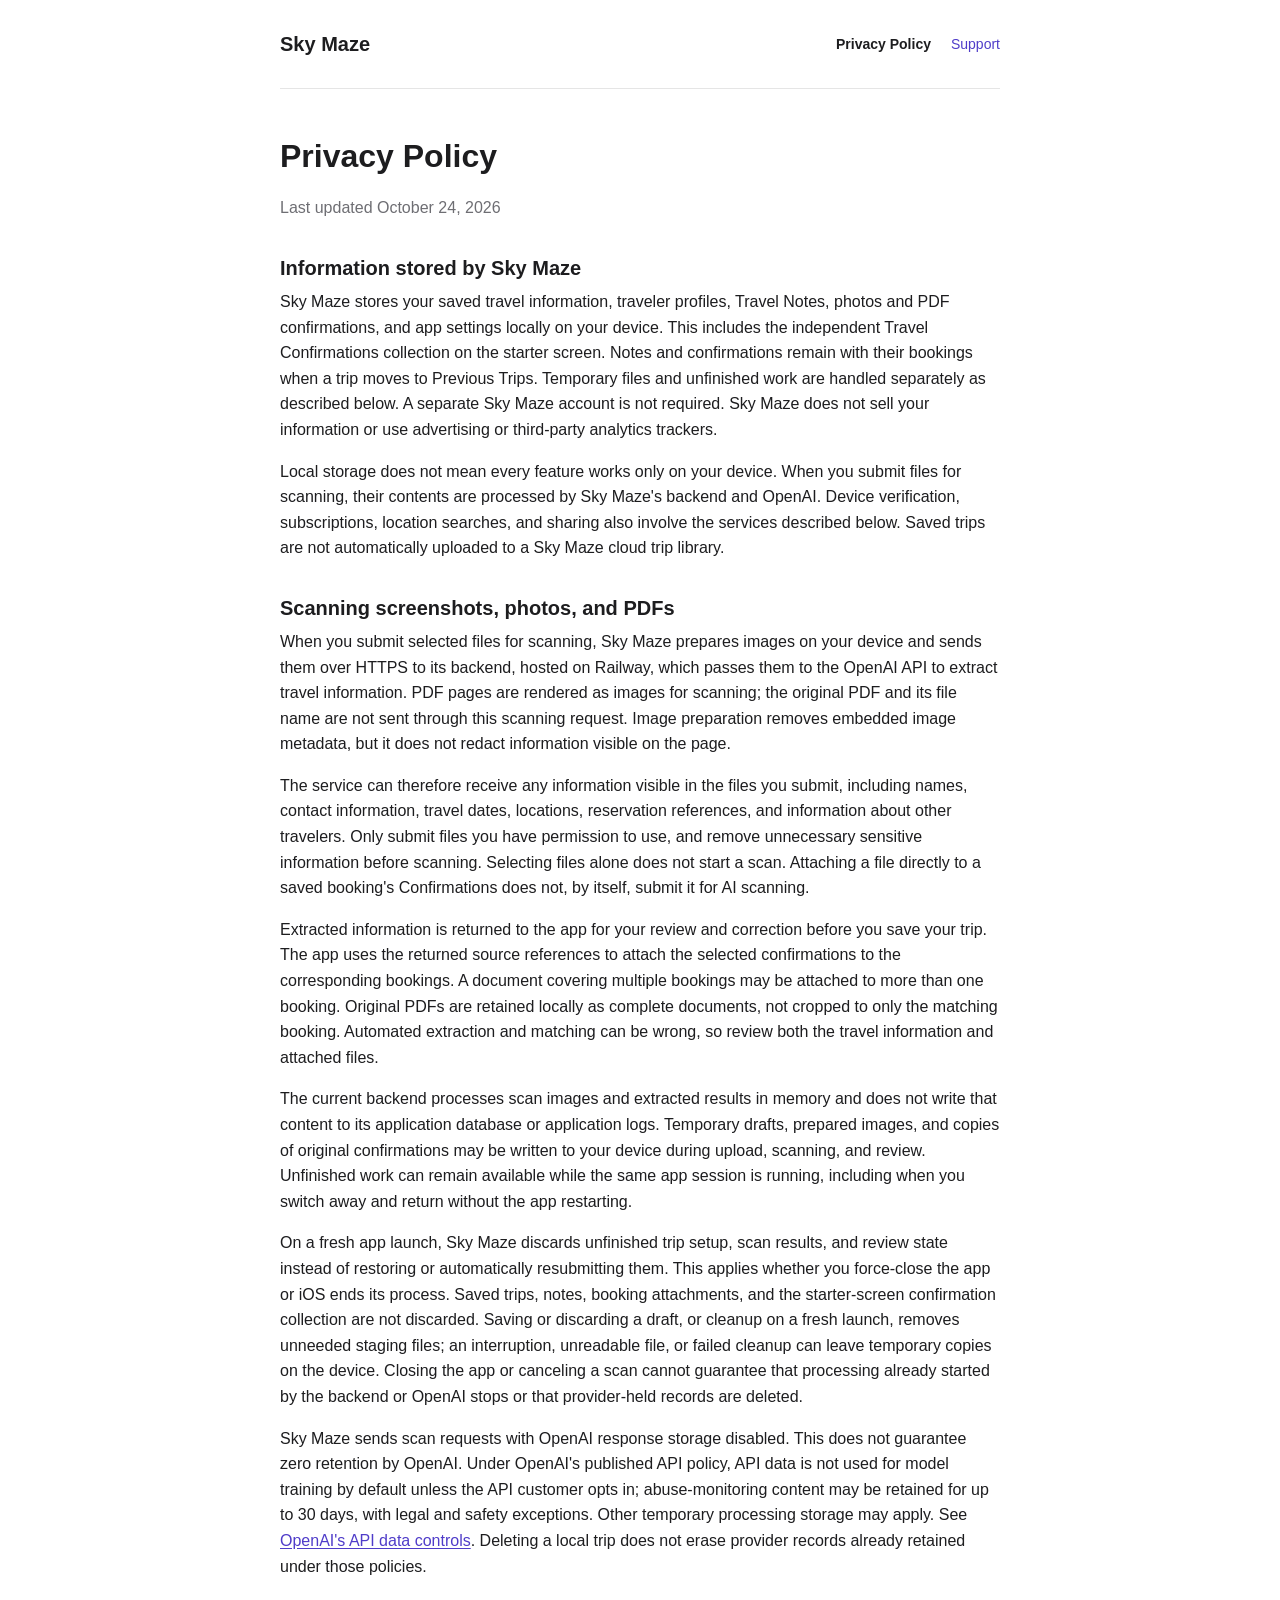
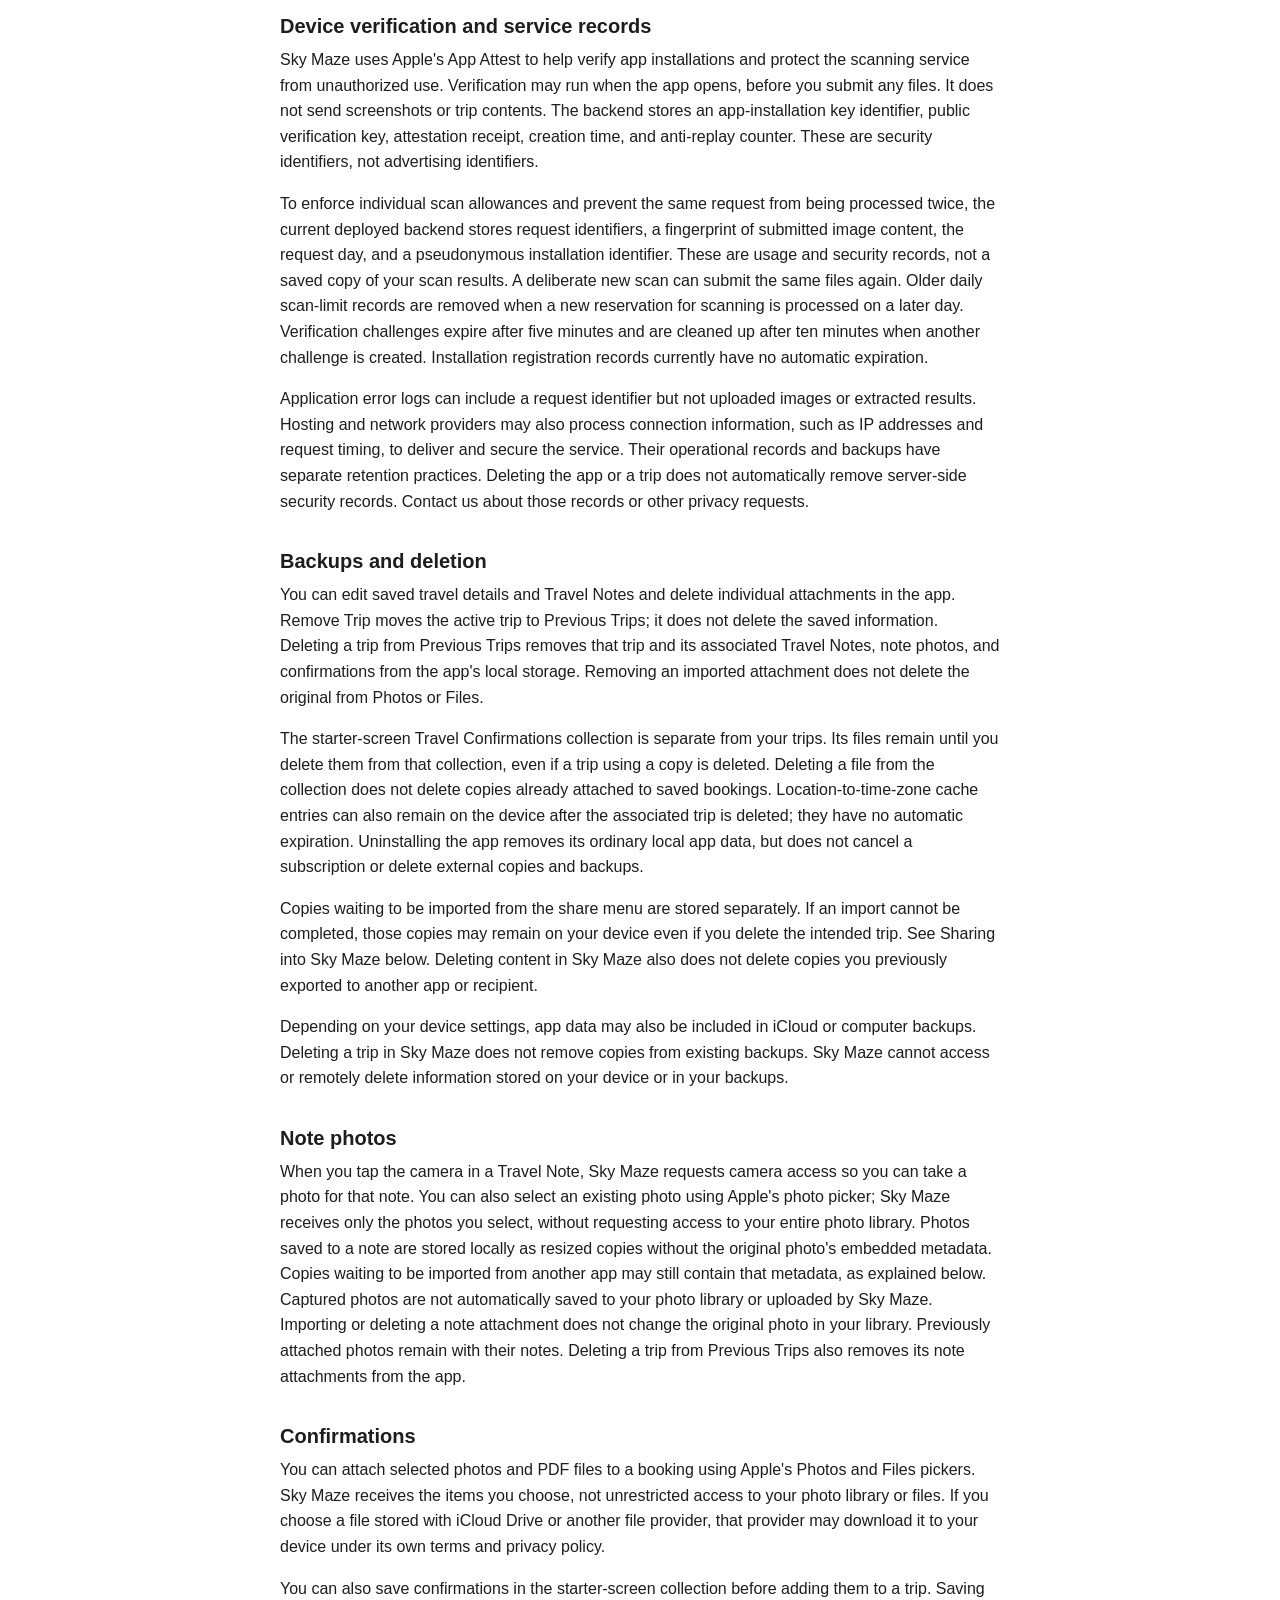
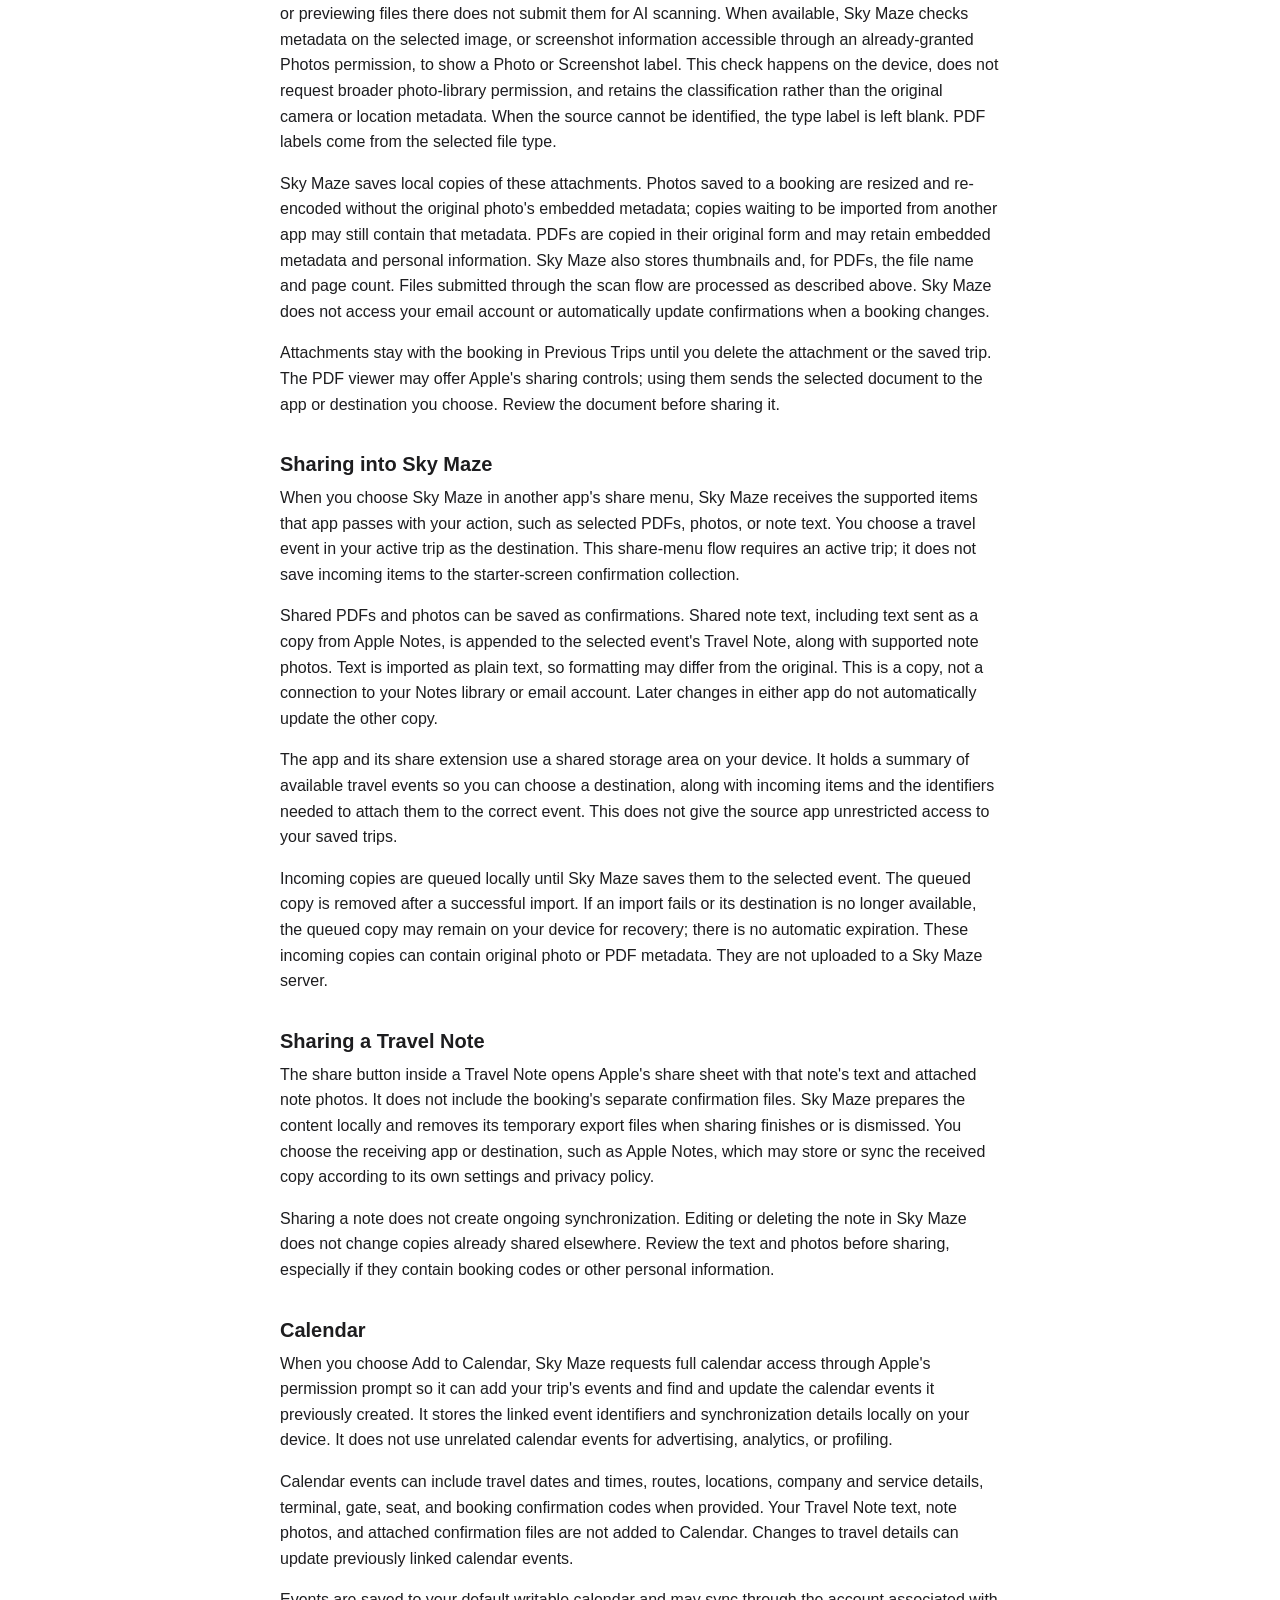
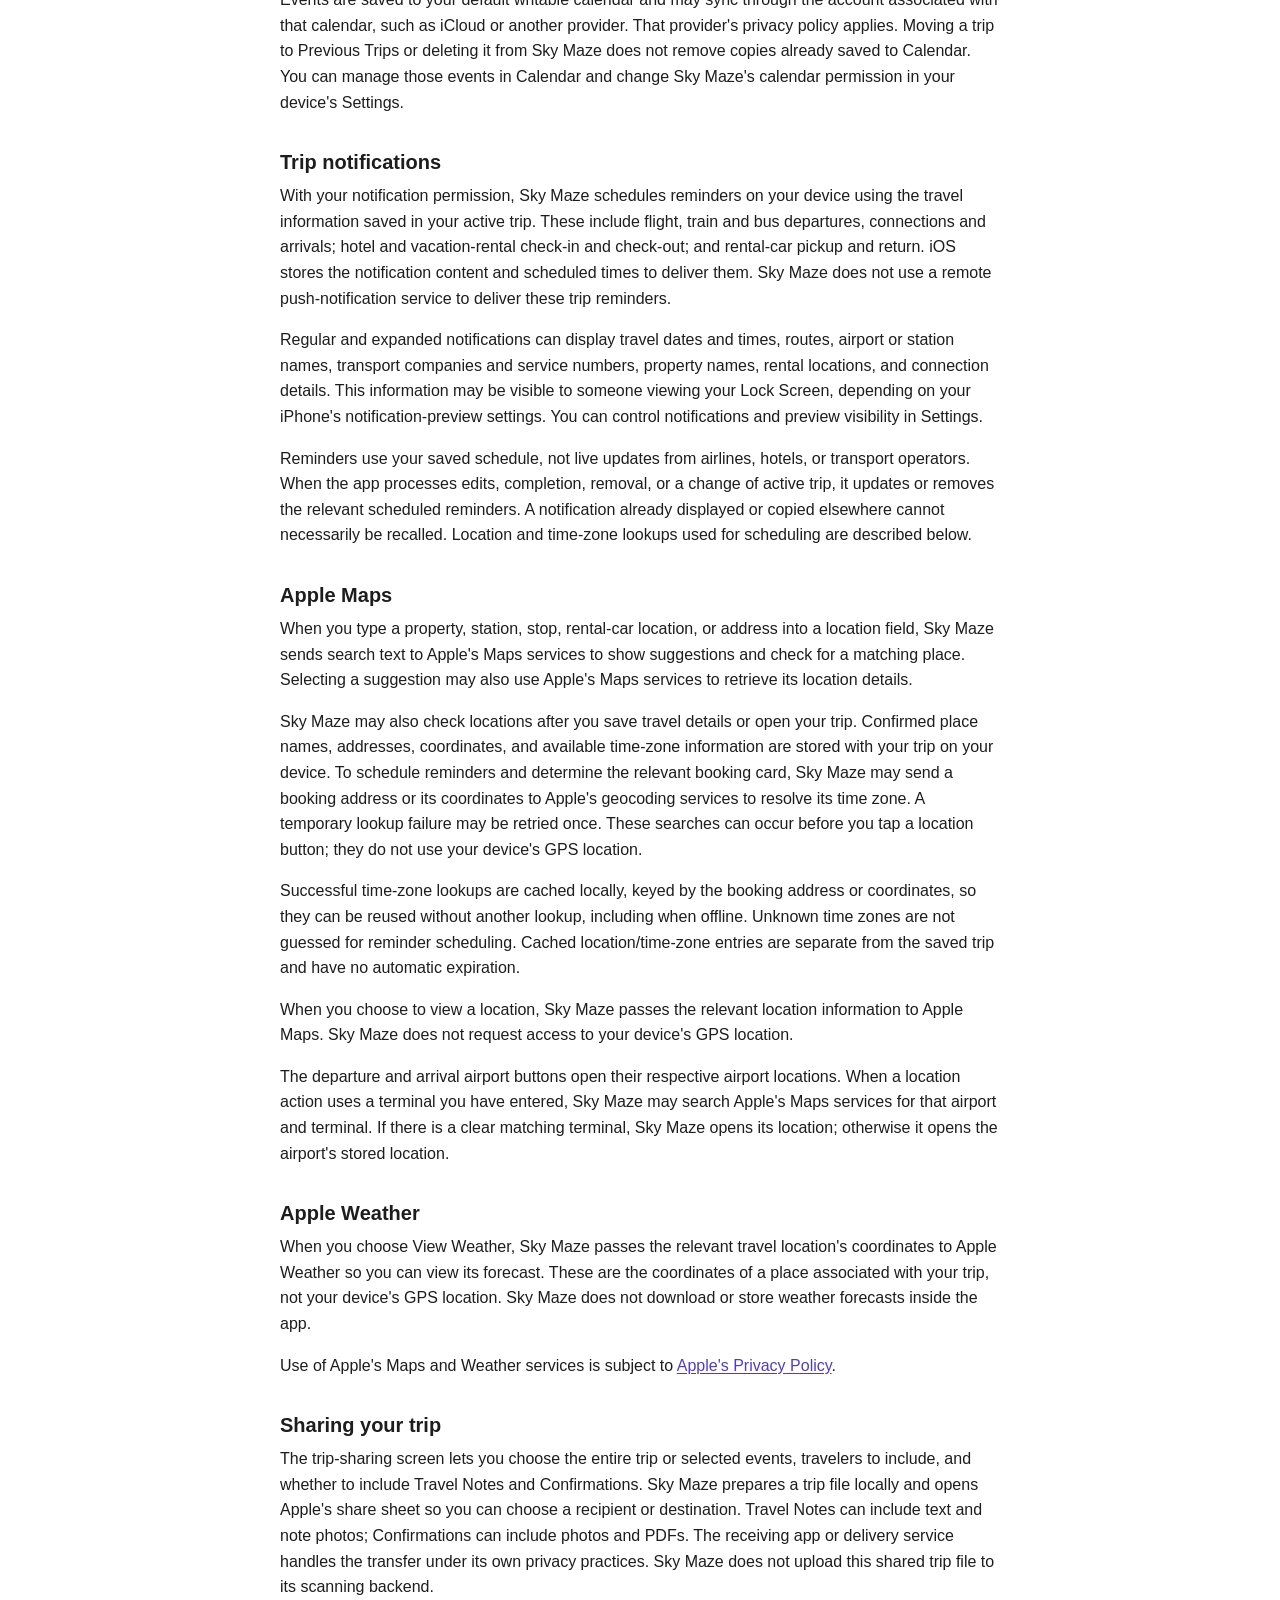
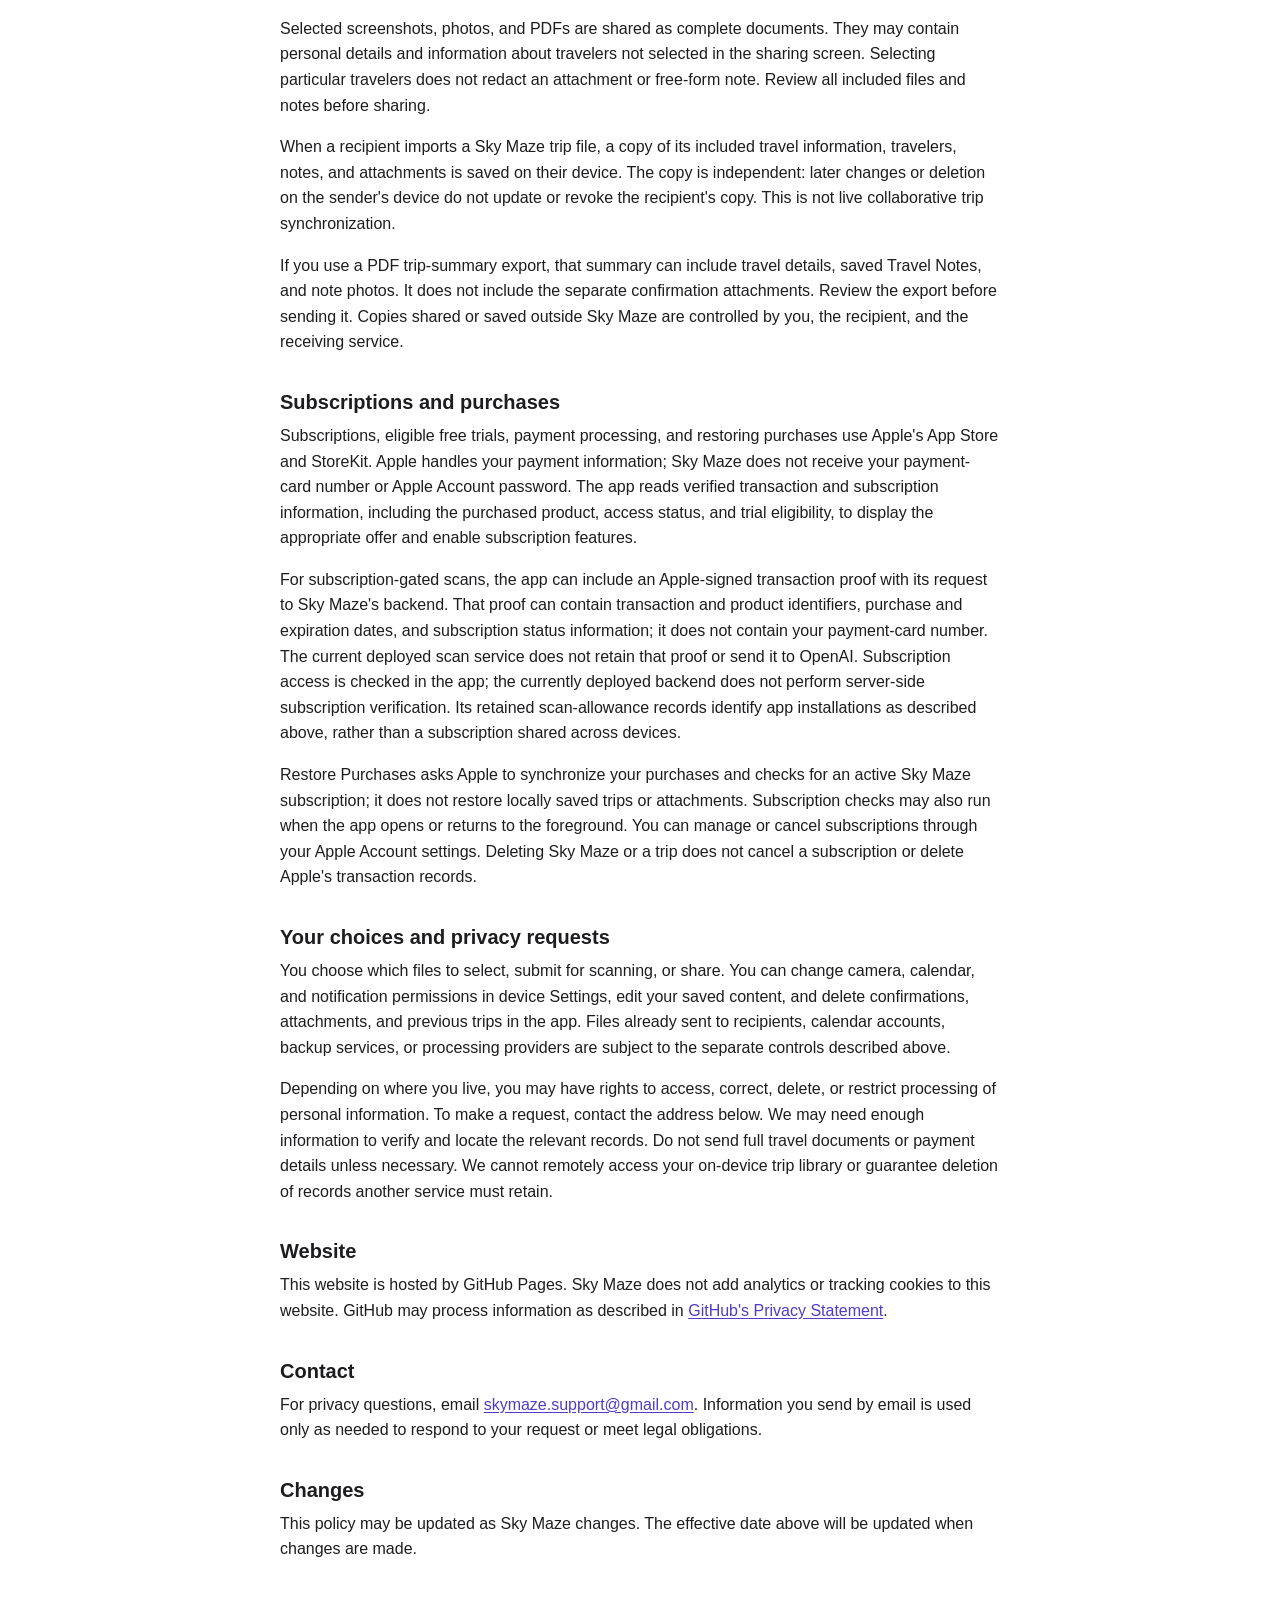
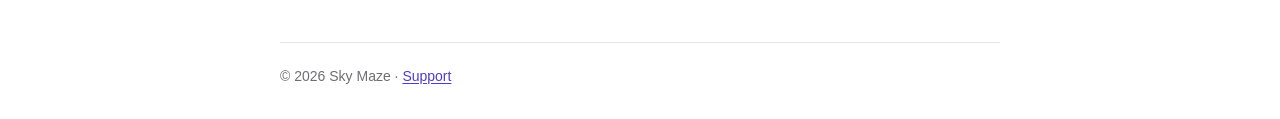
==== commit d89c40bc: "Update privacy policy for current app behavior" ====
--- a/privacy.html
+++ b/privacy.html
@@ -18,26 +18,28 @@
 
   <main>
     <h1>Privacy Policy</h1>
-    <p class="muted">Last updated October 12, 2026</p>
+    <p class="muted">Last updated October 24, 2026</p>
 
     <h2>Information stored by Sky Maze</h2>
-    <p>Sky Maze stores your travel information, traveler profiles, unfinished drafts, Travel Notes, attached photos and PDF confirmations, and app settings locally on your device. Notes and confirmations remain with their bookings when a trip moves to Previous Trips. A separate Sky Maze account is not required. Sky Maze does not sell your information or use advertising or third-party analytics trackers.</p>
+    <p>Sky Maze stores your saved travel information, traveler profiles, Travel Notes, photos and PDF confirmations, and app settings locally on your device. This includes the independent Travel Confirmations collection on the starter screen. Notes and confirmations remain with their bookings when a trip moves to Previous Trips. Temporary files and unfinished work are handled separately as described below. A separate Sky Maze account is not required. Sky Maze does not sell your information or use advertising or third-party analytics trackers.</p>
     <p>Local storage does not mean every feature works only on your device. When you submit files for scanning, their contents are processed by Sky Maze's backend and OpenAI. Device verification, subscriptions, location searches, and sharing also involve the services described below. Saved trips are not automatically uploaded to a Sky Maze cloud trip library.</p>
 
     <h2>Scanning screenshots, photos, and PDFs</h2>
     <p>When you submit selected files for scanning, Sky Maze prepares images on your device and sends them over HTTPS to its backend, hosted on Railway, which passes them to the OpenAI API to extract travel information. PDF pages are rendered as images for scanning; the original PDF and its file name are not sent through this scanning request. Image preparation removes embedded image metadata, but it does not redact information visible on the page.</p>
     <p>The service can therefore receive any information visible in the files you submit, including names, contact information, travel dates, locations, reservation references, and information about other travelers. Only submit files you have permission to use, and remove unnecessary sensitive information before scanning. Selecting files alone does not start a scan. Attaching a file directly to a saved booking's Confirmations does not, by itself, submit it for AI scanning.</p>
     <p>Extracted information is returned to the app for your review and correction before you save your trip. The app uses the returned source references to attach the selected confirmations to the corresponding bookings. A document covering multiple bookings may be attached to more than one booking. Original PDFs are retained locally as complete documents, not cropped to only the matching booking. Automated extraction and matching can be wrong, so review both the travel information and attached files.</p>
-    <p>The current backend processes scan images and extracted results in memory and does not write that content to its application database or application logs. Local drafts, prepared images, and original confirmation files may remain on your device while a scan or review is unfinished so you can recover your work. Saving or discarding the relevant draft cleans up its staging files; an interruption or failed cleanup may leave recovery data until the app next completes cleanup.</p>
+    <p>The current backend processes scan images and extracted results in memory and does not write that content to its application database or application logs. Temporary drafts, prepared images, and copies of original confirmations may be written to your device during upload, scanning, and review. Unfinished work can remain available while the same app session is running, including when you switch away and return without the app restarting.</p>
+    <p>On a fresh app launch, Sky Maze discards unfinished trip setup, scan results, and review state instead of restoring or automatically resubmitting them. This applies whether you force-close the app or iOS ends its process. Saved trips, notes, booking attachments, and the starter-screen confirmation collection are not discarded. Saving or discarding a draft, or cleanup on a fresh launch, removes unneeded staging files; an interruption, unreadable file, or failed cleanup can leave temporary copies on the device. Closing the app or canceling a scan cannot guarantee that processing already started by the backend or OpenAI stops or that provider-held records are deleted.</p>
     <p>Sky Maze sends scan requests with OpenAI response storage disabled. This does not guarantee zero retention by OpenAI. Under OpenAI's published API policy, API data is not used for model training by default unless the API customer opts in; abuse-monitoring content may be retained for up to 30 days, with legal and safety exceptions. Other temporary processing storage may apply. See <a href="https://developers.openai.com/api/docs/guides/your-data">OpenAI's API data controls</a>. Deleting a local trip does not erase provider records already retained under those policies.</p>
 
     <h2>Device verification and service records</h2>
     <p>Sky Maze uses Apple's App Attest to help verify app installations and protect the scanning service from unauthorized use. Verification may run when the app opens, before you submit any files. It does not send screenshots or trip contents. The backend stores an app-installation key identifier, public verification key, attestation receipt, creation time, and anti-replay counter. These are security identifiers, not advertising identifiers.</p>
-    <p>To enforce scan limits and avoid duplicate requests, the backend stores request identifiers, a fingerprint of submitted image content, the request day, and a pseudonymous installation identifier. Older daily scan-limit records are removed when a new reservation for scanning is processed on a later day. Verification challenges expire after five minutes and are cleaned up after ten minutes when another challenge is created. Installation registration records currently have no automatic expiration.</p>
+    <p>To enforce individual scan allowances and prevent the same request from being processed twice, the current deployed backend stores request identifiers, a fingerprint of submitted image content, the request day, and a pseudonymous installation identifier. These are usage and security records, not a saved copy of your scan results. A deliberate new scan can submit the same files again. Older daily scan-limit records are removed when a new reservation for scanning is processed on a later day. Verification challenges expire after five minutes and are cleaned up after ten minutes when another challenge is created. Installation registration records currently have no automatic expiration.</p>
     <p>Application error logs can include a request identifier but not uploaded images or extracted results. Hosting and network providers may also process connection information, such as IP addresses and request timing, to deliver and secure the service. Their operational records and backups have separate retention practices. Deleting the app or a trip does not automatically remove server-side security records. Contact us about those records or other privacy requests.</p>
 
     <h2>Backups and deletion</h2>
     <p>You can edit saved travel details and Travel Notes and delete individual attachments in the app. Remove Trip moves the active trip to Previous Trips; it does not delete the saved information. Deleting a trip from Previous Trips removes that trip and its associated Travel Notes, note photos, and confirmations from the app's local storage. Removing an imported attachment does not delete the original from Photos or Files.</p>
+    <p>The starter-screen Travel Confirmations collection is separate from your trips. Its files remain until you delete them from that collection, even if a trip using a copy is deleted. Deleting a file from the collection does not delete copies already attached to saved bookings. Location-to-time-zone cache entries can also remain on the device after the associated trip is deleted; they have no automatic expiration. Uninstalling the app removes its ordinary local app data, but does not cancel a subscription or delete external copies and backups.</p>
     <p>Copies waiting to be imported from the share menu are stored separately. If an import cannot be completed, those copies may remain on your device even if you delete the intended trip. See Sharing into Sky Maze below. Deleting content in Sky Maze also does not delete copies you previously exported to another app or recipient.</p>
     <p>Depending on your device settings, app data may also be included in iCloud or computer backups. Deleting a trip in Sky Maze does not remove copies from existing backups. Sky Maze cannot access or remotely delete information stored on your device or in your backups.</p>
 
@@ -46,11 +48,12 @@
 
     <h2>Confirmations</h2>
     <p>You can attach selected photos and PDF files to a booking using Apple's Photos and Files pickers. Sky Maze receives the items you choose, not unrestricted access to your photo library or files. If you choose a file stored with iCloud Drive or another file provider, that provider may download it to your device under its own terms and privacy policy.</p>
+    <p>You can also save confirmations in the starter-screen collection before adding them to a trip. Saving or previewing files there does not submit them for AI scanning. When available, Sky Maze checks metadata on the selected image, or screenshot information accessible through an already-granted Photos permission, to show a Photo or Screenshot label. This check happens on the device, does not request broader photo-library permission, and retains the classification rather than the original camera or location metadata. When the source cannot be identified, the type label is left blank. PDF labels come from the selected file type.</p>
     <p>Sky Maze saves local copies of these attachments. Photos saved to a booking are resized and re-encoded without the original photo's embedded metadata; copies waiting to be imported from another app may still contain that metadata. PDFs are copied in their original form and may retain embedded metadata and personal information. Sky Maze also stores thumbnails and, for PDFs, the file name and page count. Files submitted through the scan flow are processed as described above. Sky Maze does not access your email account or automatically update confirmations when a booking changes.</p>
     <p>Attachments stay with the booking in Previous Trips until you delete the attachment or the saved trip. The PDF viewer may offer Apple's sharing controls; using them sends the selected document to the app or destination you choose. Review the document before sharing it.</p>
 
     <h2>Sharing into Sky Maze</h2>
-    <p>When you choose Sky Maze in another app's share menu, Sky Maze receives the supported items that app passes with your action, such as selected PDFs, photos, or note text. You choose a travel event in your active trip as the destination. An active trip is required; Sky Maze does not offer a separate save-for-later collection.</p>
+    <p>When you choose Sky Maze in another app's share menu, Sky Maze receives the supported items that app passes with your action, such as selected PDFs, photos, or note text. You choose a travel event in your active trip as the destination. This share-menu flow requires an active trip; it does not save incoming items to the starter-screen confirmation collection.</p>
     <p>Shared PDFs and photos can be saved as confirmations. Shared note text, including text sent as a copy from Apple Notes, is appended to the selected event's Travel Note, along with supported note photos. Text is imported as plain text, so formatting may differ from the original. This is a copy, not a connection to your Notes library or email account. Later changes in either app do not automatically update the other copy.</p>
     <p>The app and its share extension use a shared storage area on your device. It holds a summary of available travel events so you can choose a destination, along with incoming items and the identifiers needed to attach them to the correct event. This does not give the source app unrestricted access to your saved trips.</p>
     <p>Incoming copies are queued locally until Sky Maze saves them to the selected event. The queued copy is removed after a successful import. If an import fails or its destination is no longer available, the queued copy may remain on your device for recovery; there is no automatic expiration. These incoming copies can contain original photo or PDF metadata. They are not uploaded to a Sky Maze server.</p>
@@ -64,9 +67,15 @@
     <p>Calendar events can include travel dates and times, routes, locations, company and service details, terminal, gate, seat, and booking confirmation codes when provided. Your Travel Note text, note photos, and attached confirmation files are not added to Calendar. Changes to travel details can update previously linked calendar events.</p>
     <p>Events are saved to your default writable calendar and may sync through the account associated with that calendar, such as iCloud or another provider. That provider's privacy policy applies. Moving a trip to Previous Trips or deleting it from Sky Maze does not remove copies already saved to Calendar. You can manage those events in Calendar and change Sky Maze's calendar permission in your device's Settings.</p>
 
+    <h2>Trip notifications</h2>
+    <p>With your notification permission, Sky Maze schedules reminders on your device using the travel information saved in your active trip. These include flight, train and bus departures, connections and arrivals; hotel and vacation-rental check-in and check-out; and rental-car pickup and return. iOS stores the notification content and scheduled times to deliver them. Sky Maze does not use a remote push-notification service to deliver these trip reminders.</p>
+    <p>Regular and expanded notifications can display travel dates and times, routes, airport or station names, transport companies and service numbers, property names, rental locations, and connection details. This information may be visible to someone viewing your Lock Screen, depending on your iPhone's notification-preview settings. You can control notifications and preview visibility in Settings.</p>
+    <p>Reminders use your saved schedule, not live updates from airlines, hotels, or transport operators. When the app processes edits, completion, removal, or a change of active trip, it updates or removes the relevant scheduled reminders. A notification already displayed or copied elsewhere cannot necessarily be recalled. Location and time-zone lookups used for scheduling are described below.</p>
+
     <h2>Apple Maps</h2>
     <p>When you type a property, station, stop, rental-car location, or address into a location field, Sky Maze sends search text to Apple's Maps services to show suggestions and check for a matching place. Selecting a suggestion may also use Apple's Maps services to retrieve its location details.</p>
-    <p>Sky Maze may also check locations after you save travel details or open your trip. Confirmed place names, addresses, coordinates, and available time-zone information are stored with your trip on your device. Time-zone information can help check travel dates and times. These searches can occur before you tap a location button.</p>
+    <p>Sky Maze may also check locations after you save travel details or open your trip. Confirmed place names, addresses, coordinates, and available time-zone information are stored with your trip on your device. To schedule reminders and determine the relevant booking card, Sky Maze may send a booking address or its coordinates to Apple's geocoding services to resolve its time zone. A temporary lookup failure may be retried once. These searches can occur before you tap a location button; they do not use your device's GPS location.</p>
+    <p>Successful time-zone lookups are cached locally, keyed by the booking address or coordinates, so they can be reused without another lookup, including when offline. Unknown time zones are not guessed for reminder scheduling. Cached location/time-zone entries are separate from the saved trip and have no automatic expiration.</p>
     <p>When you choose to view a location, Sky Maze passes the relevant location information to Apple Maps. Sky Maze does not request access to your device's GPS location.</p>
     <p>The departure and arrival airport buttons open their respective airport locations. When a location action uses a terminal you have entered, Sky Maze may search Apple's Maps services for that airport and terminal. If there is a clear matching terminal, Sky Maze opens its location; otherwise it opens the airport's stored location.</p>
 
@@ -82,10 +91,11 @@
 
     <h2>Subscriptions and purchases</h2>
     <p>Subscriptions, eligible free trials, payment processing, and restoring purchases use Apple's App Store and StoreKit. Apple handles your payment information; Sky Maze does not receive your payment-card number or Apple Account password. The app reads verified transaction and subscription information, including the purchased product, access status, and trial eligibility, to display the appropriate offer and enable subscription features.</p>
+    <p>For subscription-gated scans, the app can include an Apple-signed transaction proof with its request to Sky Maze's backend. That proof can contain transaction and product identifiers, purchase and expiration dates, and subscription status information; it does not contain your payment-card number. The current deployed scan service does not retain that proof or send it to OpenAI. Subscription access is checked in the app; the currently deployed backend does not perform server-side subscription verification. Its retained scan-allowance records identify app installations as described above, rather than a subscription shared across devices.</p>
     <p>Restore Purchases asks Apple to synchronize your purchases and checks for an active Sky Maze subscription; it does not restore locally saved trips or attachments. Subscription checks may also run when the app opens or returns to the foreground. You can manage or cancel subscriptions through your Apple Account settings. Deleting Sky Maze or a trip does not cancel a subscription or delete Apple's transaction records.</p>
 
     <h2>Your choices and privacy requests</h2>
-    <p>You choose which files to select, submit for scanning, or share. You can change camera and calendar permissions in device Settings, edit your saved content, and delete attachments and previous trips in the app. Files already sent to recipients, calendar accounts, backup services, or processing providers are subject to the separate controls described above.</p>
+    <p>You choose which files to select, submit for scanning, or share. You can change camera, calendar, and notification permissions in device Settings, edit your saved content, and delete confirmations, attachments, and previous trips in the app. Files already sent to recipients, calendar accounts, backup services, or processing providers are subject to the separate controls described above.</p>
     <p>Depending on where you live, you may have rights to access, correct, delete, or restrict processing of personal information. To make a request, contact the address below. We may need enough information to verify and locate the relevant records. Do not send full travel documents or payment details unless necessary. We cannot remotely access your on-device trip library or guarantee deletion of records another service must retain.</p>
 
     <h2>Website</h2>
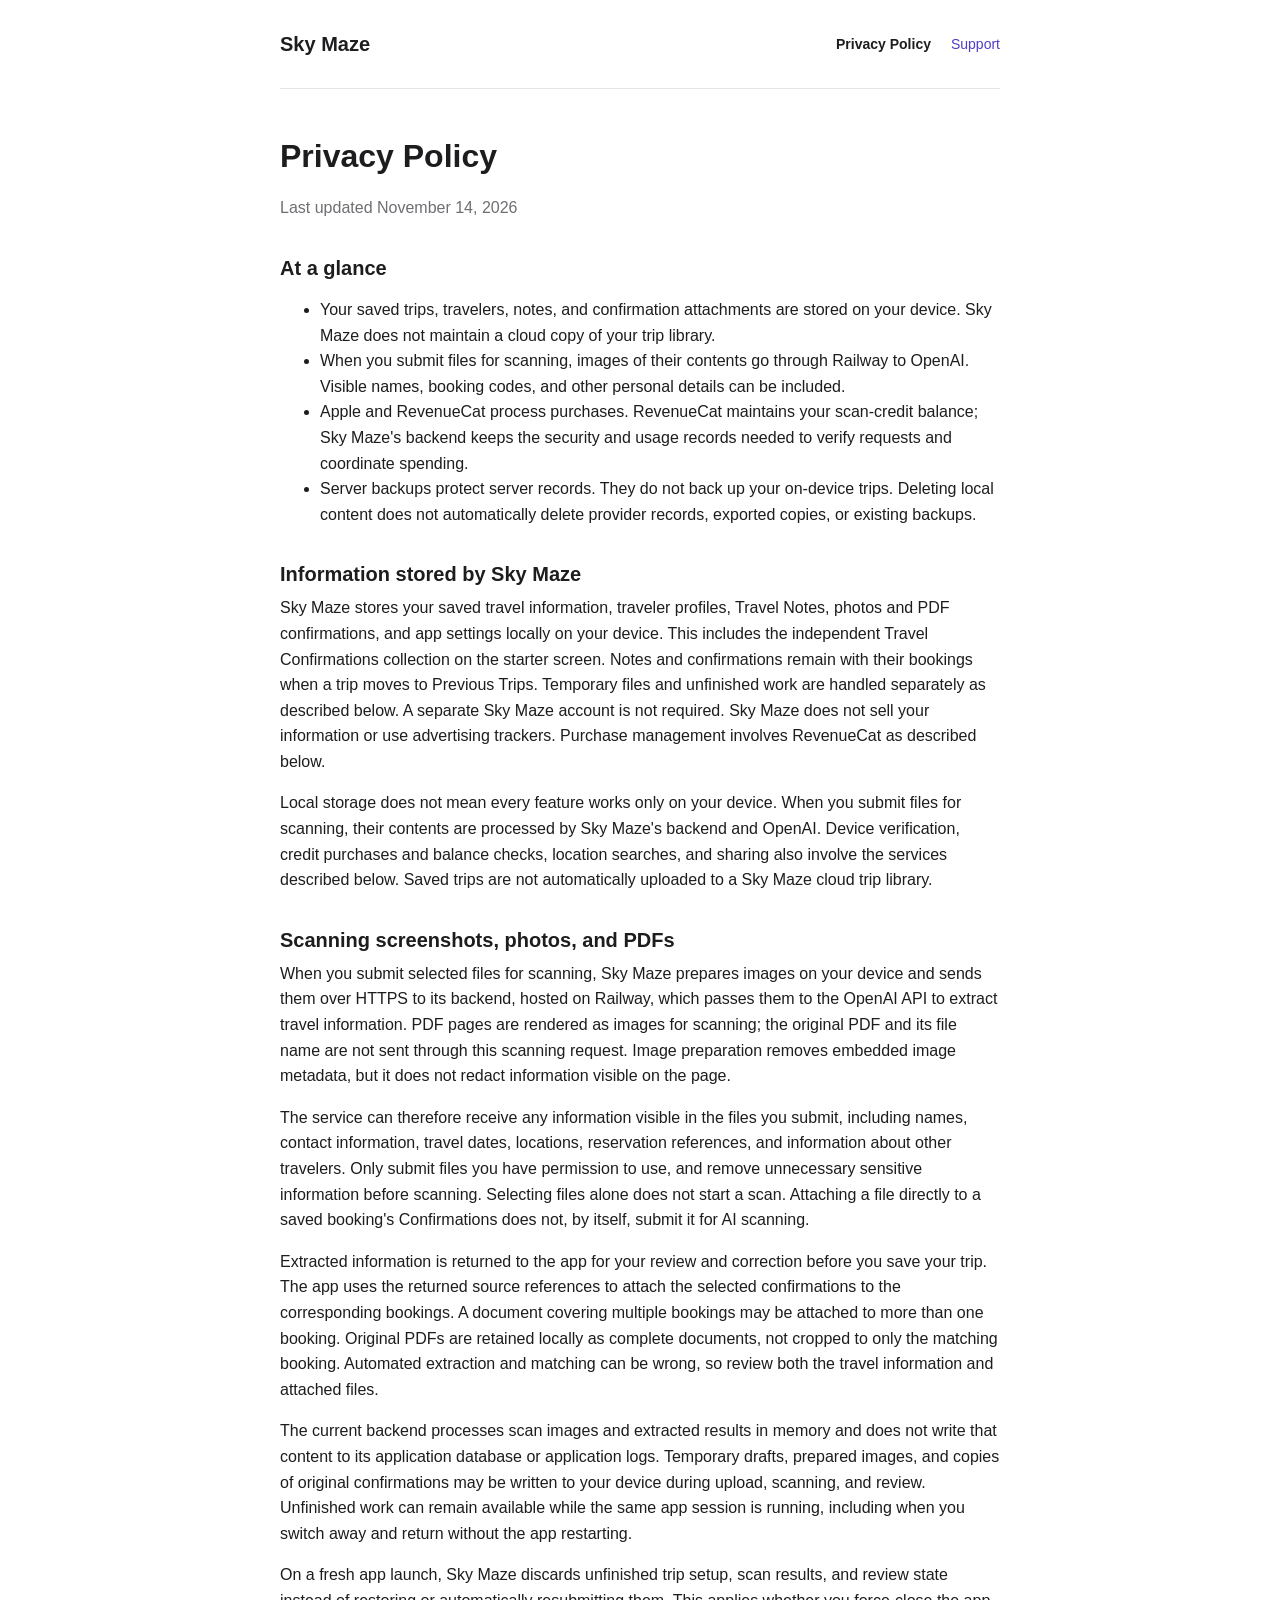
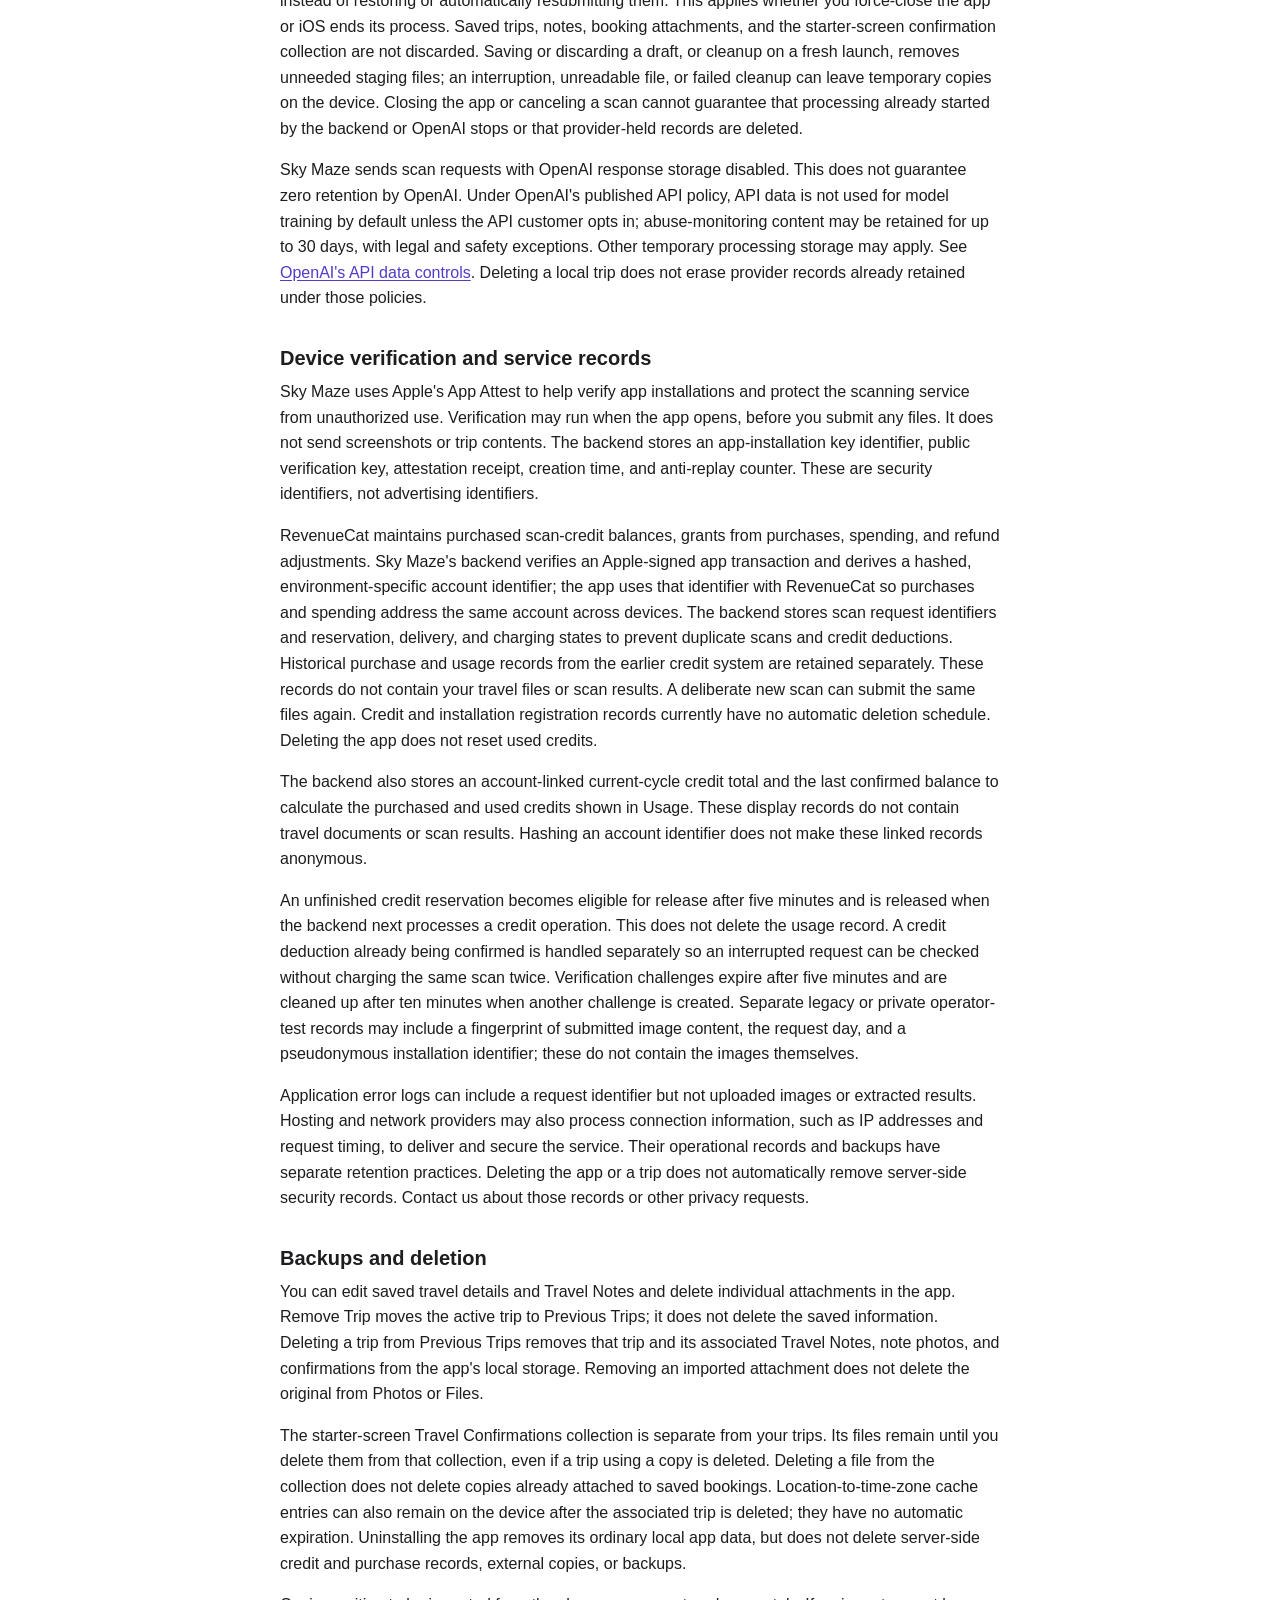
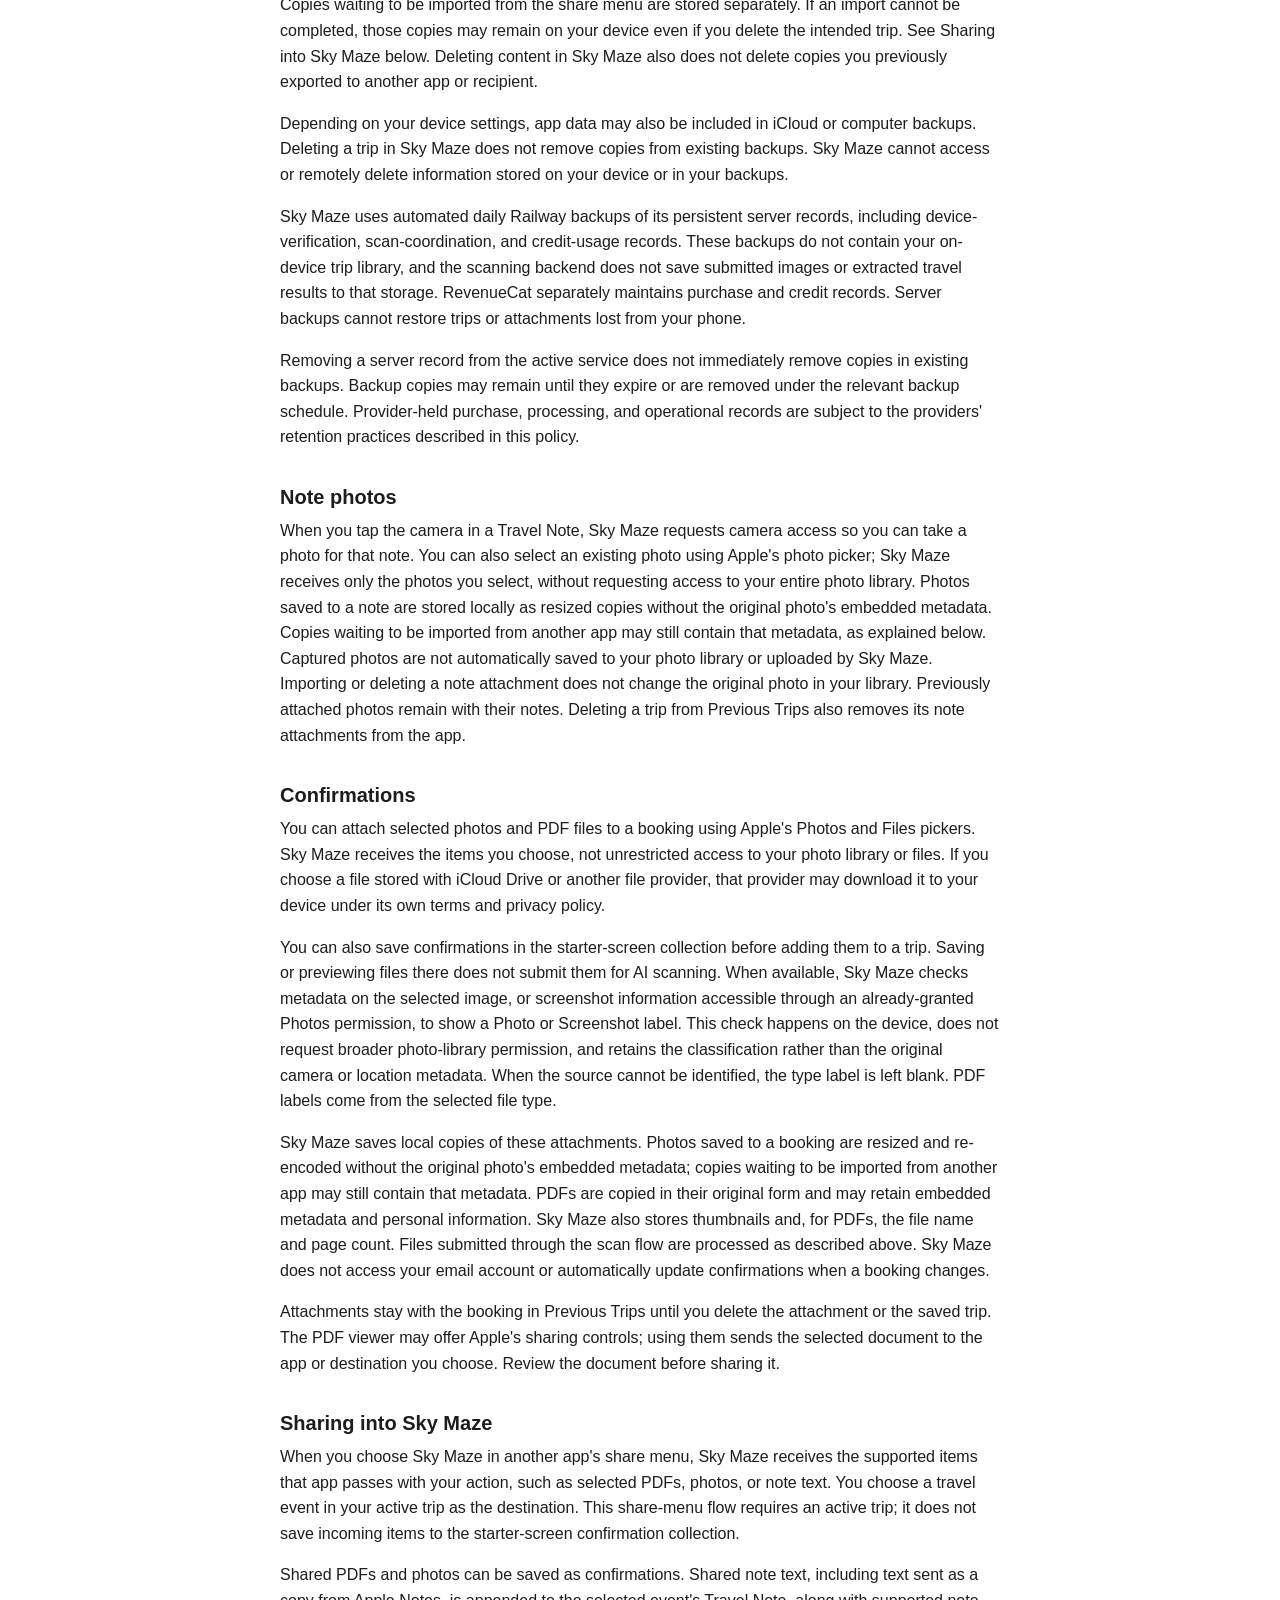
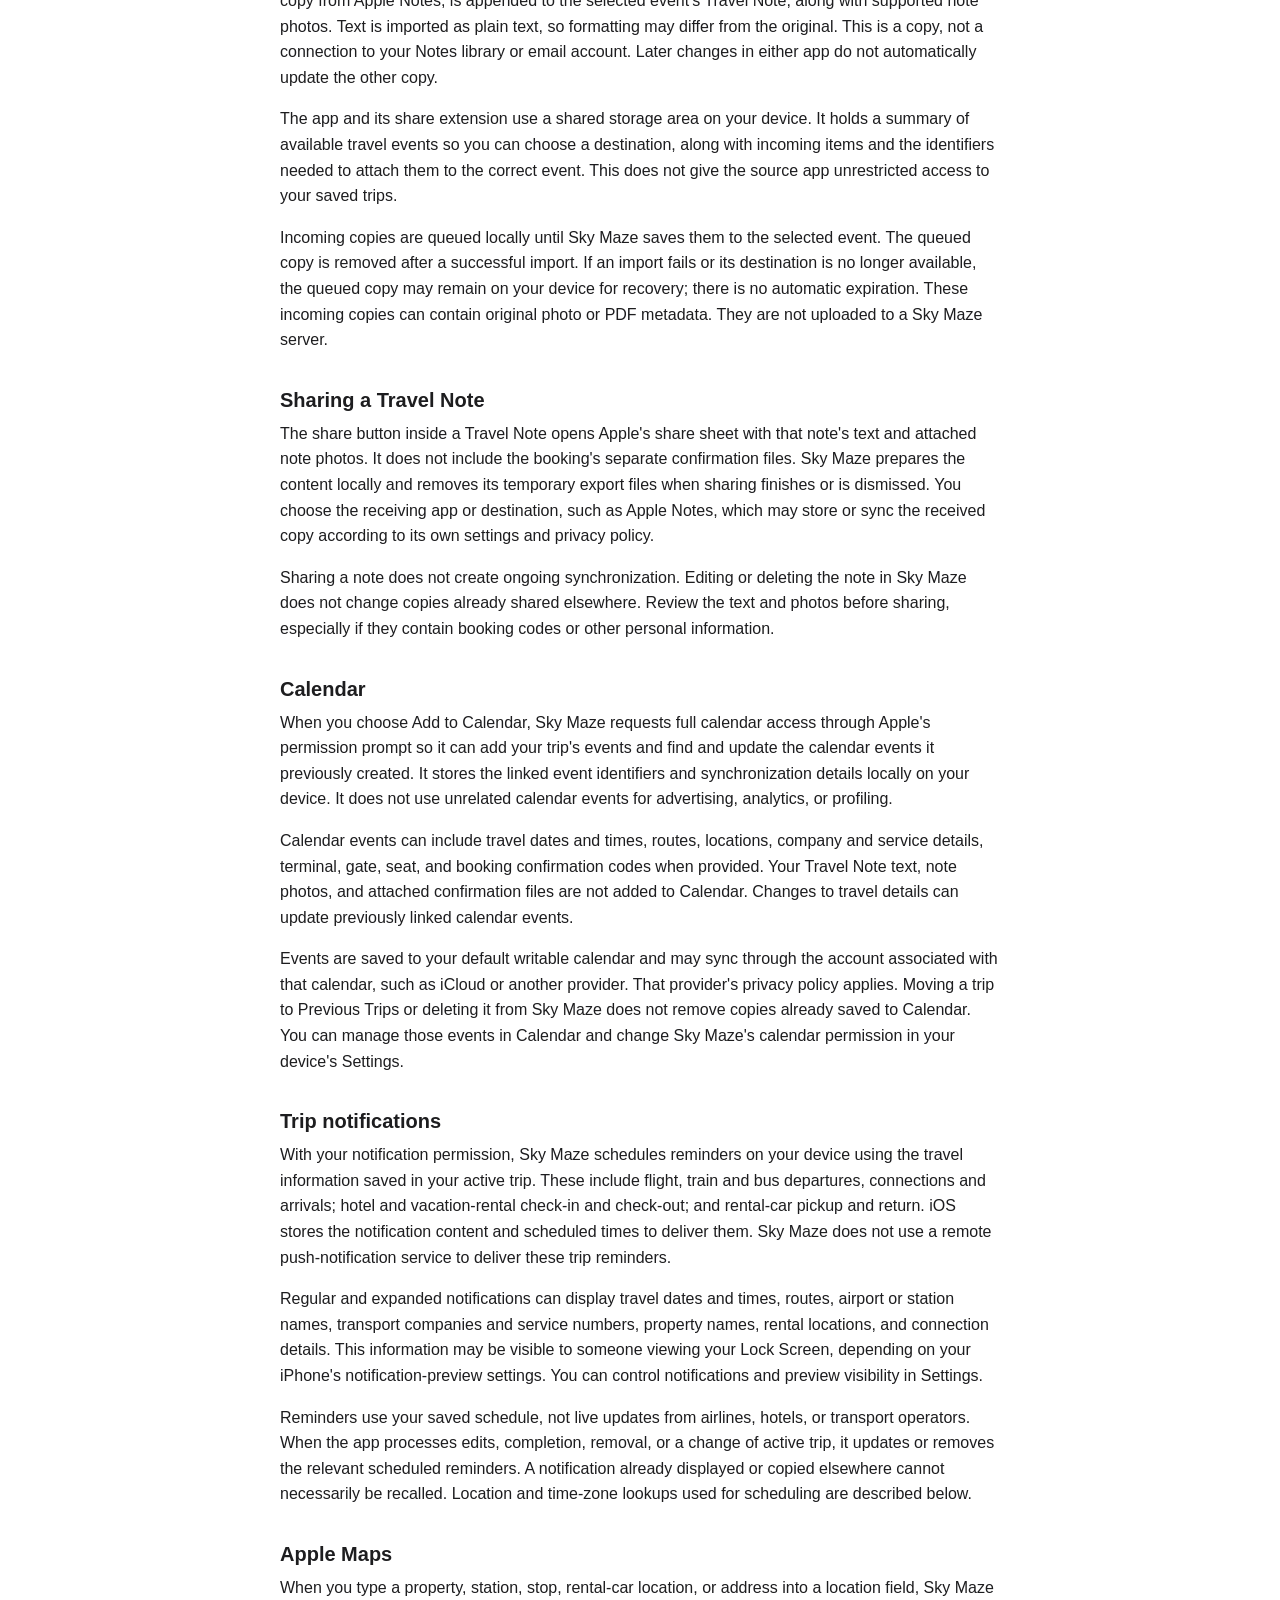
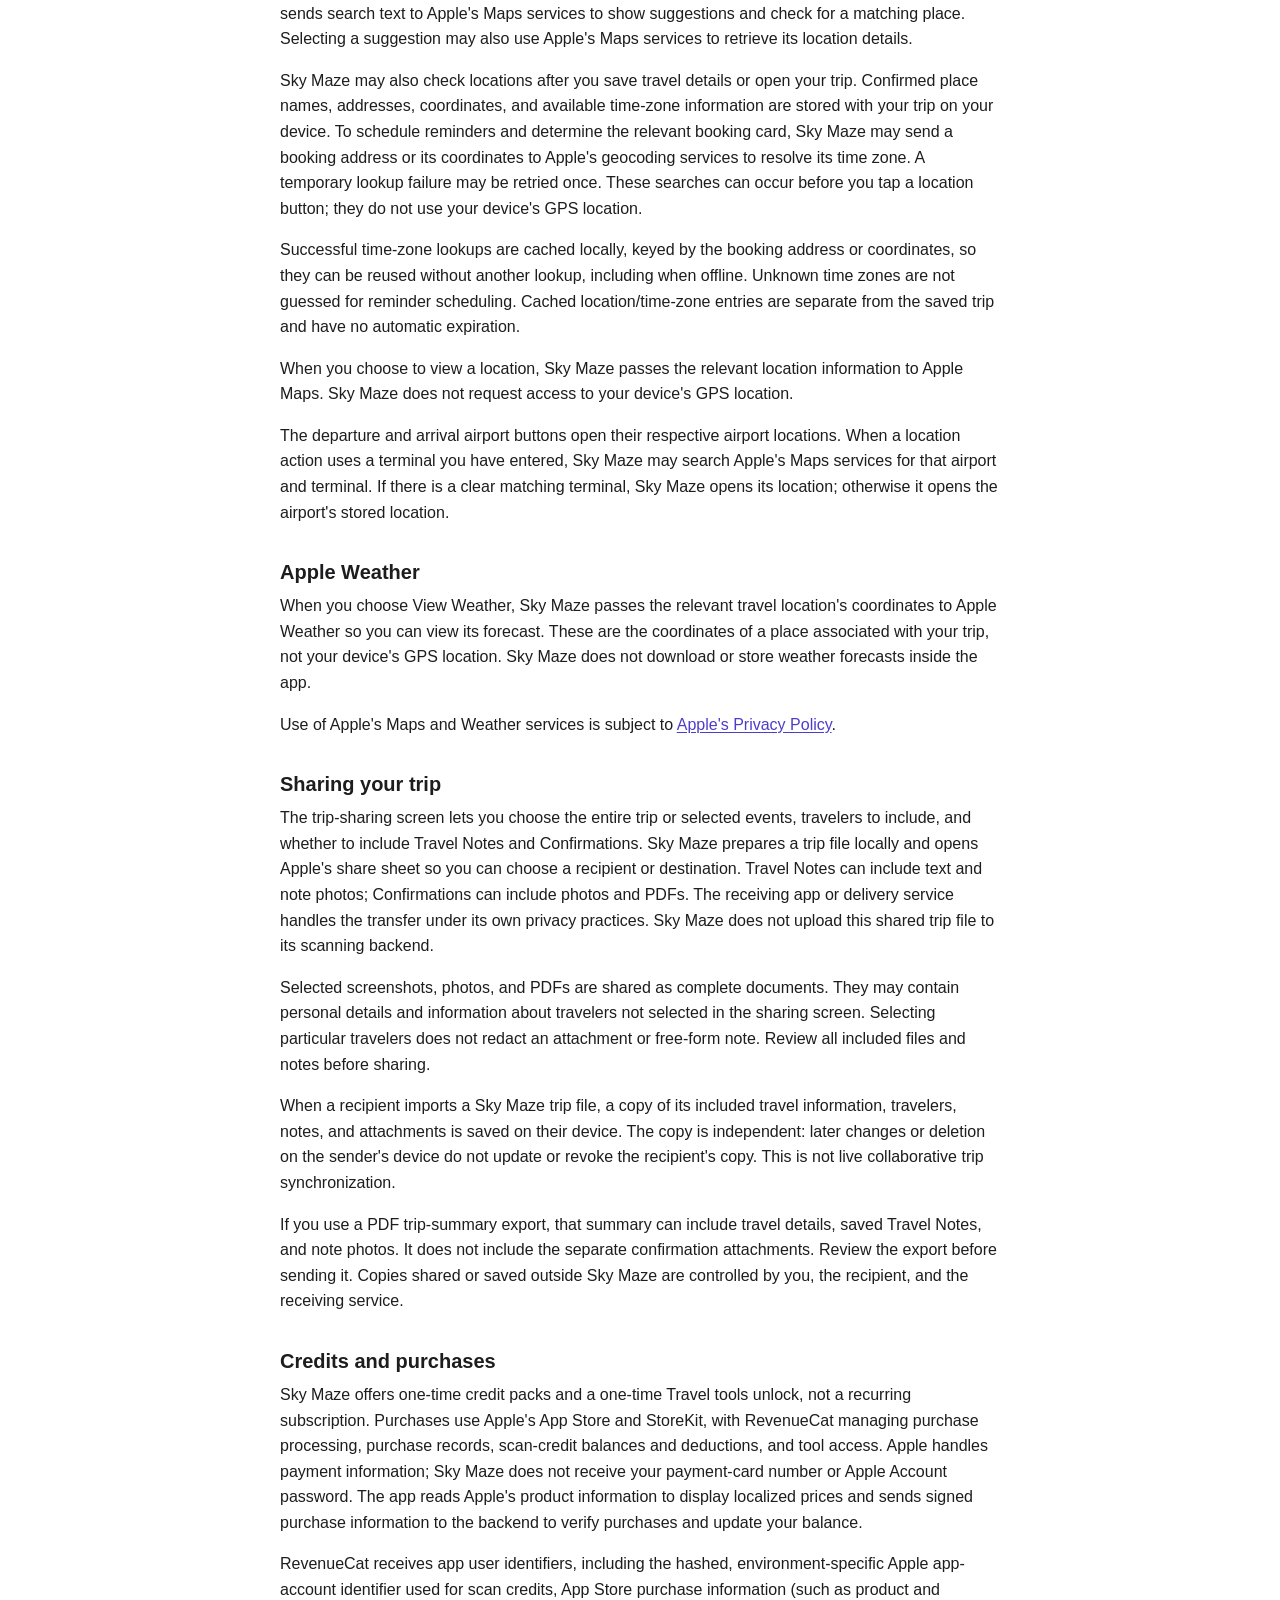
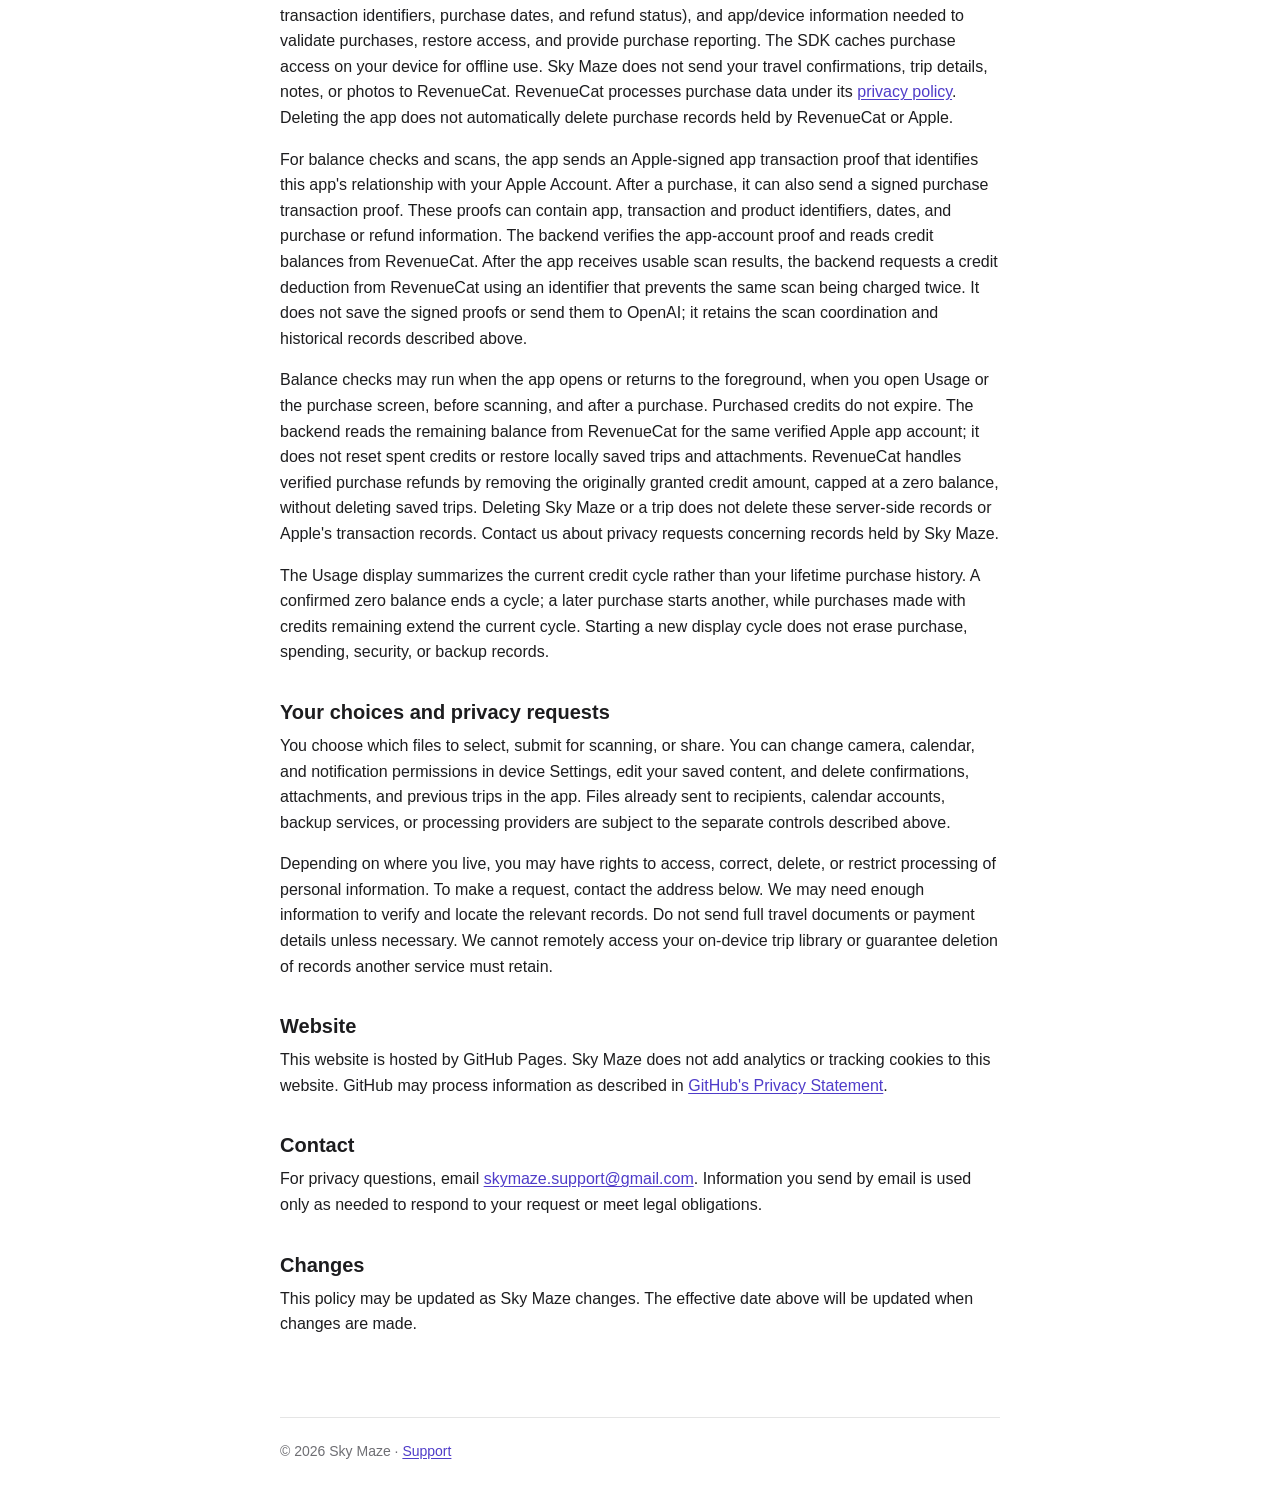
==== commit 94cfc102: "Update privacy policy for RevenueCat credits and server backups Replace outdated subscription and tr" ====
--- a/privacy.html
+++ b/privacy.html
@@ -18,11 +18,19 @@
 
   <main>
     <h1>Privacy Policy</h1>
-    <p class="muted">Last updated October 24, 2026</p>
+    <p class="muted">Last updated November 14, 2026</p>
+
+    <h2>At a glance</h2>
+    <ul>
+      <li>Your saved trips, travelers, notes, and confirmation attachments are stored on your device. Sky Maze does not maintain a cloud copy of your trip library.</li>
+      <li>When you submit files for scanning, images of their contents go through Railway to OpenAI. Visible names, booking codes, and other personal details can be included.</li>
+      <li>Apple and RevenueCat process purchases. RevenueCat maintains your scan-credit balance; Sky Maze's backend keeps the security and usage records needed to verify requests and coordinate spending.</li>
+      <li>Server backups protect server records. They do not back up your on-device trips. Deleting local content does not automatically delete provider records, exported copies, or existing backups.</li>
+    </ul>
 
     <h2>Information stored by Sky Maze</h2>
-    <p>Sky Maze stores your saved travel information, traveler profiles, Travel Notes, photos and PDF confirmations, and app settings locally on your device. This includes the independent Travel Confirmations collection on the starter screen. Notes and confirmations remain with their bookings when a trip moves to Previous Trips. Temporary files and unfinished work are handled separately as described below. A separate Sky Maze account is not required. Sky Maze does not sell your information or use advertising or third-party analytics trackers.</p>
-    <p>Local storage does not mean every feature works only on your device. When you submit files for scanning, their contents are processed by Sky Maze's backend and OpenAI. Device verification, subscriptions, location searches, and sharing also involve the services described below. Saved trips are not automatically uploaded to a Sky Maze cloud trip library.</p>
+    <p>Sky Maze stores your saved travel information, traveler profiles, Travel Notes, photos and PDF confirmations, and app settings locally on your device. This includes the independent Travel Confirmations collection on the starter screen. Notes and confirmations remain with their bookings when a trip moves to Previous Trips. Temporary files and unfinished work are handled separately as described below. A separate Sky Maze account is not required. Sky Maze does not sell your information or use advertising trackers. Purchase management involves RevenueCat as described below.</p>
+    <p>Local storage does not mean every feature works only on your device. When you submit files for scanning, their contents are processed by Sky Maze's backend and OpenAI. Device verification, credit purchases and balance checks, location searches, and sharing also involve the services described below. Saved trips are not automatically uploaded to a Sky Maze cloud trip library.</p>
 
     <h2>Scanning screenshots, photos, and PDFs</h2>
     <p>When you submit selected files for scanning, Sky Maze prepares images on your device and sends them over HTTPS to its backend, hosted on Railway, which passes them to the OpenAI API to extract travel information. PDF pages are rendered as images for scanning; the original PDF and its file name are not sent through this scanning request. Image preparation removes embedded image metadata, but it does not redact information visible on the page.</p>
@@ -34,14 +42,18 @@
 
     <h2>Device verification and service records</h2>
     <p>Sky Maze uses Apple's App Attest to help verify app installations and protect the scanning service from unauthorized use. Verification may run when the app opens, before you submit any files. It does not send screenshots or trip contents. The backend stores an app-installation key identifier, public verification key, attestation receipt, creation time, and anti-replay counter. These are security identifiers, not advertising identifiers.</p>
-    <p>To enforce individual scan allowances and prevent the same request from being processed twice, the current deployed backend stores request identifiers, a fingerprint of submitted image content, the request day, and a pseudonymous installation identifier. These are usage and security records, not a saved copy of your scan results. A deliberate new scan can submit the same files again. Older daily scan-limit records are removed when a new reservation for scanning is processed on a later day. Verification challenges expire after five minutes and are cleaned up after ten minutes when another challenge is created. Installation registration records currently have no automatic expiration.</p>
+    <p>RevenueCat maintains purchased scan-credit balances, grants from purchases, spending, and refund adjustments. Sky Maze's backend verifies an Apple-signed app transaction and derives a hashed, environment-specific account identifier; the app uses that identifier with RevenueCat so purchases and spending address the same account across devices. The backend stores scan request identifiers and reservation, delivery, and charging states to prevent duplicate scans and credit deductions. Historical purchase and usage records from the earlier credit system are retained separately. These records do not contain your travel files or scan results. A deliberate new scan can submit the same files again. Credit and installation registration records currently have no automatic deletion schedule. Deleting the app does not reset used credits.</p>
+    <p>The backend also stores an account-linked current-cycle credit total and the last confirmed balance to calculate the purchased and used credits shown in Usage. These display records do not contain travel documents or scan results. Hashing an account identifier does not make these linked records anonymous.</p>
+    <p>An unfinished credit reservation becomes eligible for release after five minutes and is released when the backend next processes a credit operation. This does not delete the usage record. A credit deduction already being confirmed is handled separately so an interrupted request can be checked without charging the same scan twice. Verification challenges expire after five minutes and are cleaned up after ten minutes when another challenge is created. Separate legacy or private operator-test records may include a fingerprint of submitted image content, the request day, and a pseudonymous installation identifier; these do not contain the images themselves.</p>
     <p>Application error logs can include a request identifier but not uploaded images or extracted results. Hosting and network providers may also process connection information, such as IP addresses and request timing, to deliver and secure the service. Their operational records and backups have separate retention practices. Deleting the app or a trip does not automatically remove server-side security records. Contact us about those records or other privacy requests.</p>
 
     <h2>Backups and deletion</h2>
     <p>You can edit saved travel details and Travel Notes and delete individual attachments in the app. Remove Trip moves the active trip to Previous Trips; it does not delete the saved information. Deleting a trip from Previous Trips removes that trip and its associated Travel Notes, note photos, and confirmations from the app's local storage. Removing an imported attachment does not delete the original from Photos or Files.</p>
-    <p>The starter-screen Travel Confirmations collection is separate from your trips. Its files remain until you delete them from that collection, even if a trip using a copy is deleted. Deleting a file from the collection does not delete copies already attached to saved bookings. Location-to-time-zone cache entries can also remain on the device after the associated trip is deleted; they have no automatic expiration. Uninstalling the app removes its ordinary local app data, but does not cancel a subscription or delete external copies and backups.</p>
+    <p>The starter-screen Travel Confirmations collection is separate from your trips. Its files remain until you delete them from that collection, even if a trip using a copy is deleted. Deleting a file from the collection does not delete copies already attached to saved bookings. Location-to-time-zone cache entries can also remain on the device after the associated trip is deleted; they have no automatic expiration. Uninstalling the app removes its ordinary local app data, but does not delete server-side credit and purchase records, external copies, or backups.</p>
     <p>Copies waiting to be imported from the share menu are stored separately. If an import cannot be completed, those copies may remain on your device even if you delete the intended trip. See Sharing into Sky Maze below. Deleting content in Sky Maze also does not delete copies you previously exported to another app or recipient.</p>
     <p>Depending on your device settings, app data may also be included in iCloud or computer backups. Deleting a trip in Sky Maze does not remove copies from existing backups. Sky Maze cannot access or remotely delete information stored on your device or in your backups.</p>
+    <p>Sky Maze uses automated daily Railway backups of its persistent server records, including device-verification, scan-coordination, and credit-usage records. These backups do not contain your on-device trip library, and the scanning backend does not save submitted images or extracted travel results to that storage. RevenueCat separately maintains purchase and credit records. Server backups cannot restore trips or attachments lost from your phone.</p>
+    <p>Removing a server record from the active service does not immediately remove copies in existing backups. Backup copies may remain until they expire or are removed under the relevant backup schedule. Provider-held purchase, processing, and operational records are subject to the providers' retention practices described in this policy.</p>
 
     <h2>Note photos</h2>
     <p>When you tap the camera in a Travel Note, Sky Maze requests camera access so you can take a photo for that note. You can also select an existing photo using Apple's photo picker; Sky Maze receives only the photos you select, without requesting access to your entire photo library. Photos saved to a note are stored locally as resized copies without the original photo's embedded metadata. Copies waiting to be imported from another app may still contain that metadata, as explained below. Captured photos are not automatically saved to your photo library or uploaded by Sky Maze. Importing or deleting a note attachment does not change the original photo in your library. Previously attached photos remain with their notes. Deleting a trip from Previous Trips also removes its note attachments from the app.</p>
@@ -89,10 +101,12 @@
     <p>When a recipient imports a Sky Maze trip file, a copy of its included travel information, travelers, notes, and attachments is saved on their device. The copy is independent: later changes or deletion on the sender's device do not update or revoke the recipient's copy. This is not live collaborative trip synchronization.</p>
     <p>If you use a PDF trip-summary export, that summary can include travel details, saved Travel Notes, and note photos. It does not include the separate confirmation attachments. Review the export before sending it. Copies shared or saved outside Sky Maze are controlled by you, the recipient, and the receiving service.</p>
 
-    <h2>Subscriptions and purchases</h2>
-    <p>Subscriptions, eligible free trials, payment processing, and restoring purchases use Apple's App Store and StoreKit. Apple handles your payment information; Sky Maze does not receive your payment-card number or Apple Account password. The app reads verified transaction and subscription information, including the purchased product, access status, and trial eligibility, to display the appropriate offer and enable subscription features.</p>
-    <p>For subscription-gated scans, the app can include an Apple-signed transaction proof with its request to Sky Maze's backend. That proof can contain transaction and product identifiers, purchase and expiration dates, and subscription status information; it does not contain your payment-card number. The current deployed scan service does not retain that proof or send it to OpenAI. Subscription access is checked in the app; the currently deployed backend does not perform server-side subscription verification. Its retained scan-allowance records identify app installations as described above, rather than a subscription shared across devices.</p>
-    <p>Restore Purchases asks Apple to synchronize your purchases and checks for an active Sky Maze subscription; it does not restore locally saved trips or attachments. Subscription checks may also run when the app opens or returns to the foreground. You can manage or cancel subscriptions through your Apple Account settings. Deleting Sky Maze or a trip does not cancel a subscription or delete Apple's transaction records.</p>
+    <h2>Credits and purchases</h2>
+    <p>Sky Maze offers one-time credit packs and a one-time Travel tools unlock, not a recurring subscription. Purchases use Apple's App Store and StoreKit, with RevenueCat managing purchase processing, purchase records, scan-credit balances and deductions, and tool access. Apple handles payment information; Sky Maze does not receive your payment-card number or Apple Account password. The app reads Apple's product information to display localized prices and sends signed purchase information to the backend to verify purchases and update your balance.</p>
+    <p>RevenueCat receives app user identifiers, including the hashed, environment-specific Apple app-account identifier used for scan credits, App Store purchase information (such as product and transaction identifiers, purchase dates, and refund status), and app/device information needed to validate purchases, restore access, and provide purchase reporting. The SDK caches purchase access on your device for offline use. Sky Maze does not send your travel confirmations, trip details, notes, or photos to RevenueCat. RevenueCat processes purchase data under its <a href="https://www.revenuecat.com/privacy">privacy policy</a>. Deleting the app does not automatically delete purchase records held by RevenueCat or Apple.</p>
+    <p>For balance checks and scans, the app sends an Apple-signed app transaction proof that identifies this app's relationship with your Apple Account. After a purchase, it can also send a signed purchase transaction proof. These proofs can contain app, transaction and product identifiers, dates, and purchase or refund information. The backend verifies the app-account proof and reads credit balances from RevenueCat. After the app receives usable scan results, the backend requests a credit deduction from RevenueCat using an identifier that prevents the same scan being charged twice. It does not save the signed proofs or send them to OpenAI; it retains the scan coordination and historical records described above.</p>
+    <p>Balance checks may run when the app opens or returns to the foreground, when you open Usage or the purchase screen, before scanning, and after a purchase. Purchased credits do not expire. The backend reads the remaining balance from RevenueCat for the same verified Apple app account; it does not reset spent credits or restore locally saved trips and attachments. RevenueCat handles verified purchase refunds by removing the originally granted credit amount, capped at a zero balance, without deleting saved trips. Deleting Sky Maze or a trip does not delete these server-side records or Apple's transaction records. Contact us about privacy requests concerning records held by Sky Maze.</p>
+    <p>The Usage display summarizes the current credit cycle rather than your lifetime purchase history. A confirmed zero balance ends a cycle; a later purchase starts another, while purchases made with credits remaining extend the current cycle. Starting a new display cycle does not erase purchase, spending, security, or backup records.</p>
 
     <h2>Your choices and privacy requests</h2>
     <p>You choose which files to select, submit for scanning, or share. You can change camera, calendar, and notification permissions in device Settings, edit your saved content, and delete confirmations, attachments, and previous trips in the app. Files already sent to recipients, calendar accounts, backup services, or processing providers are subject to the separate controls described above.</p>
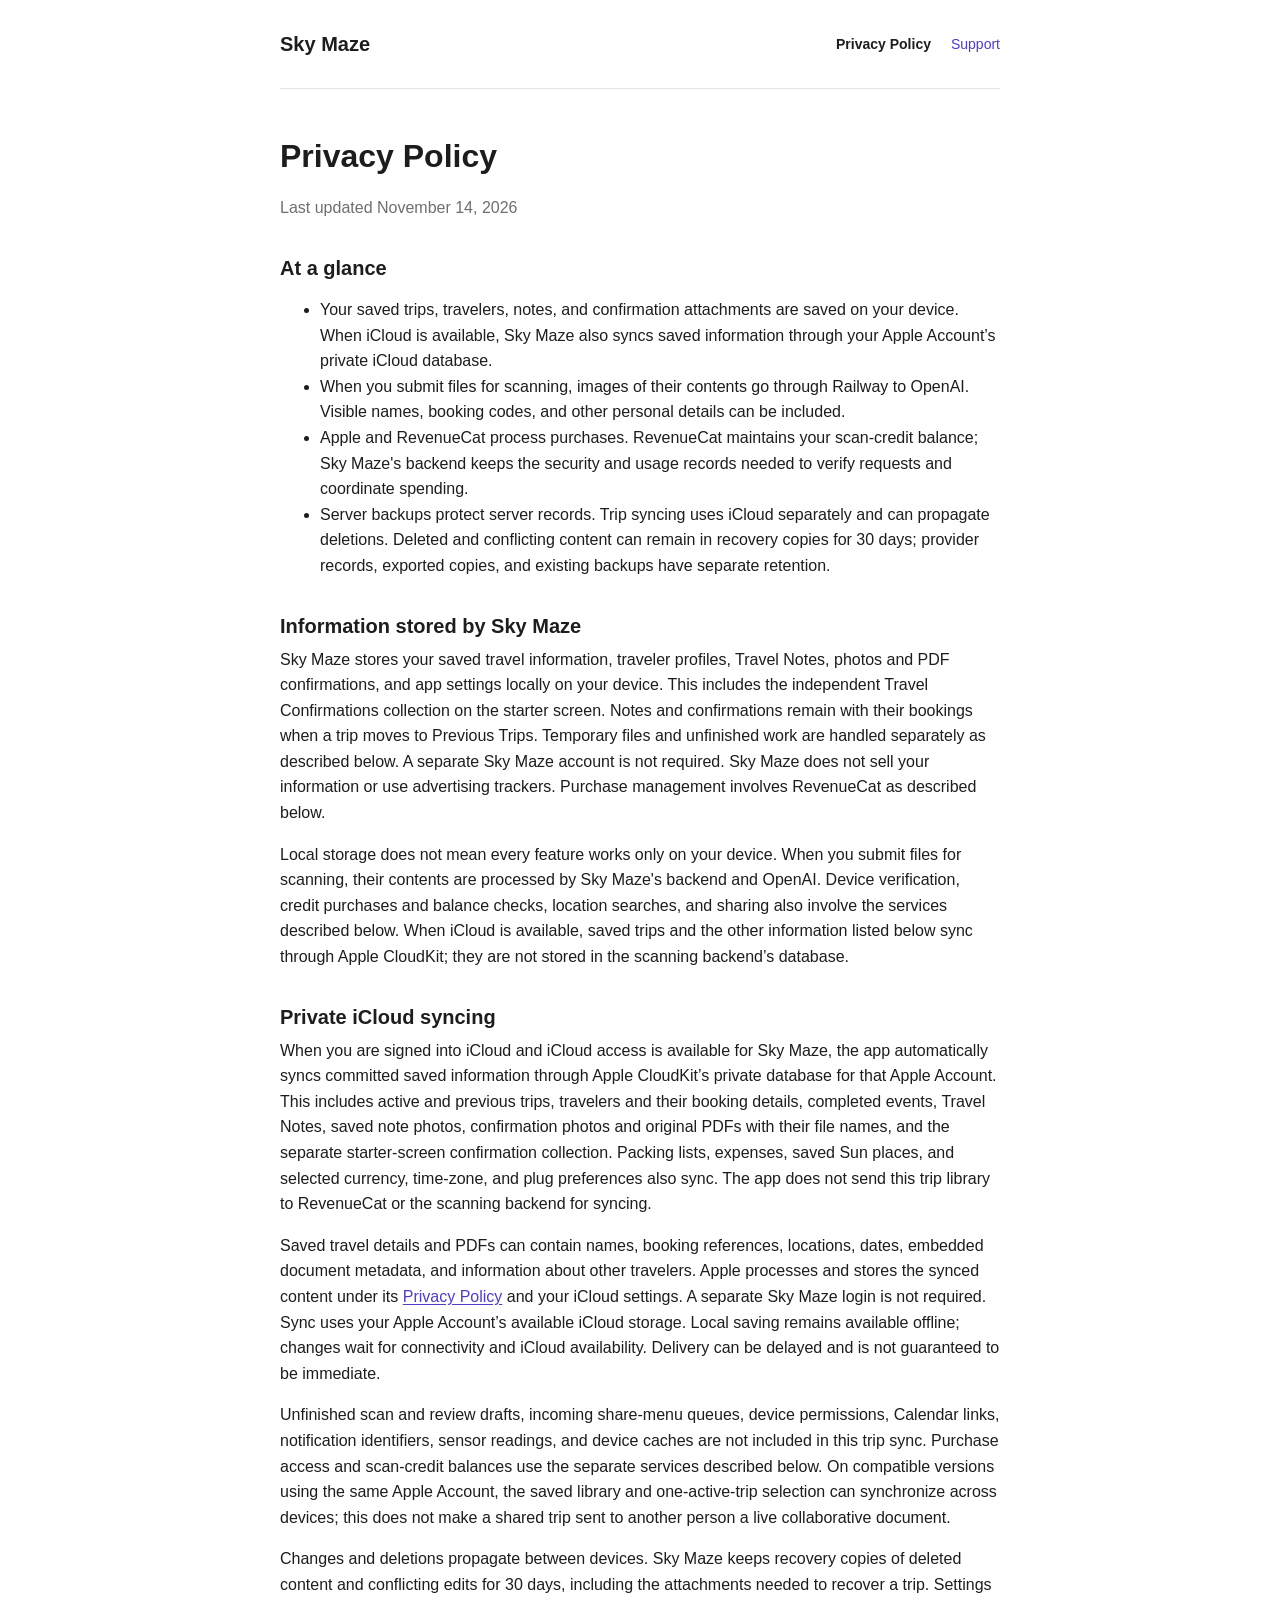
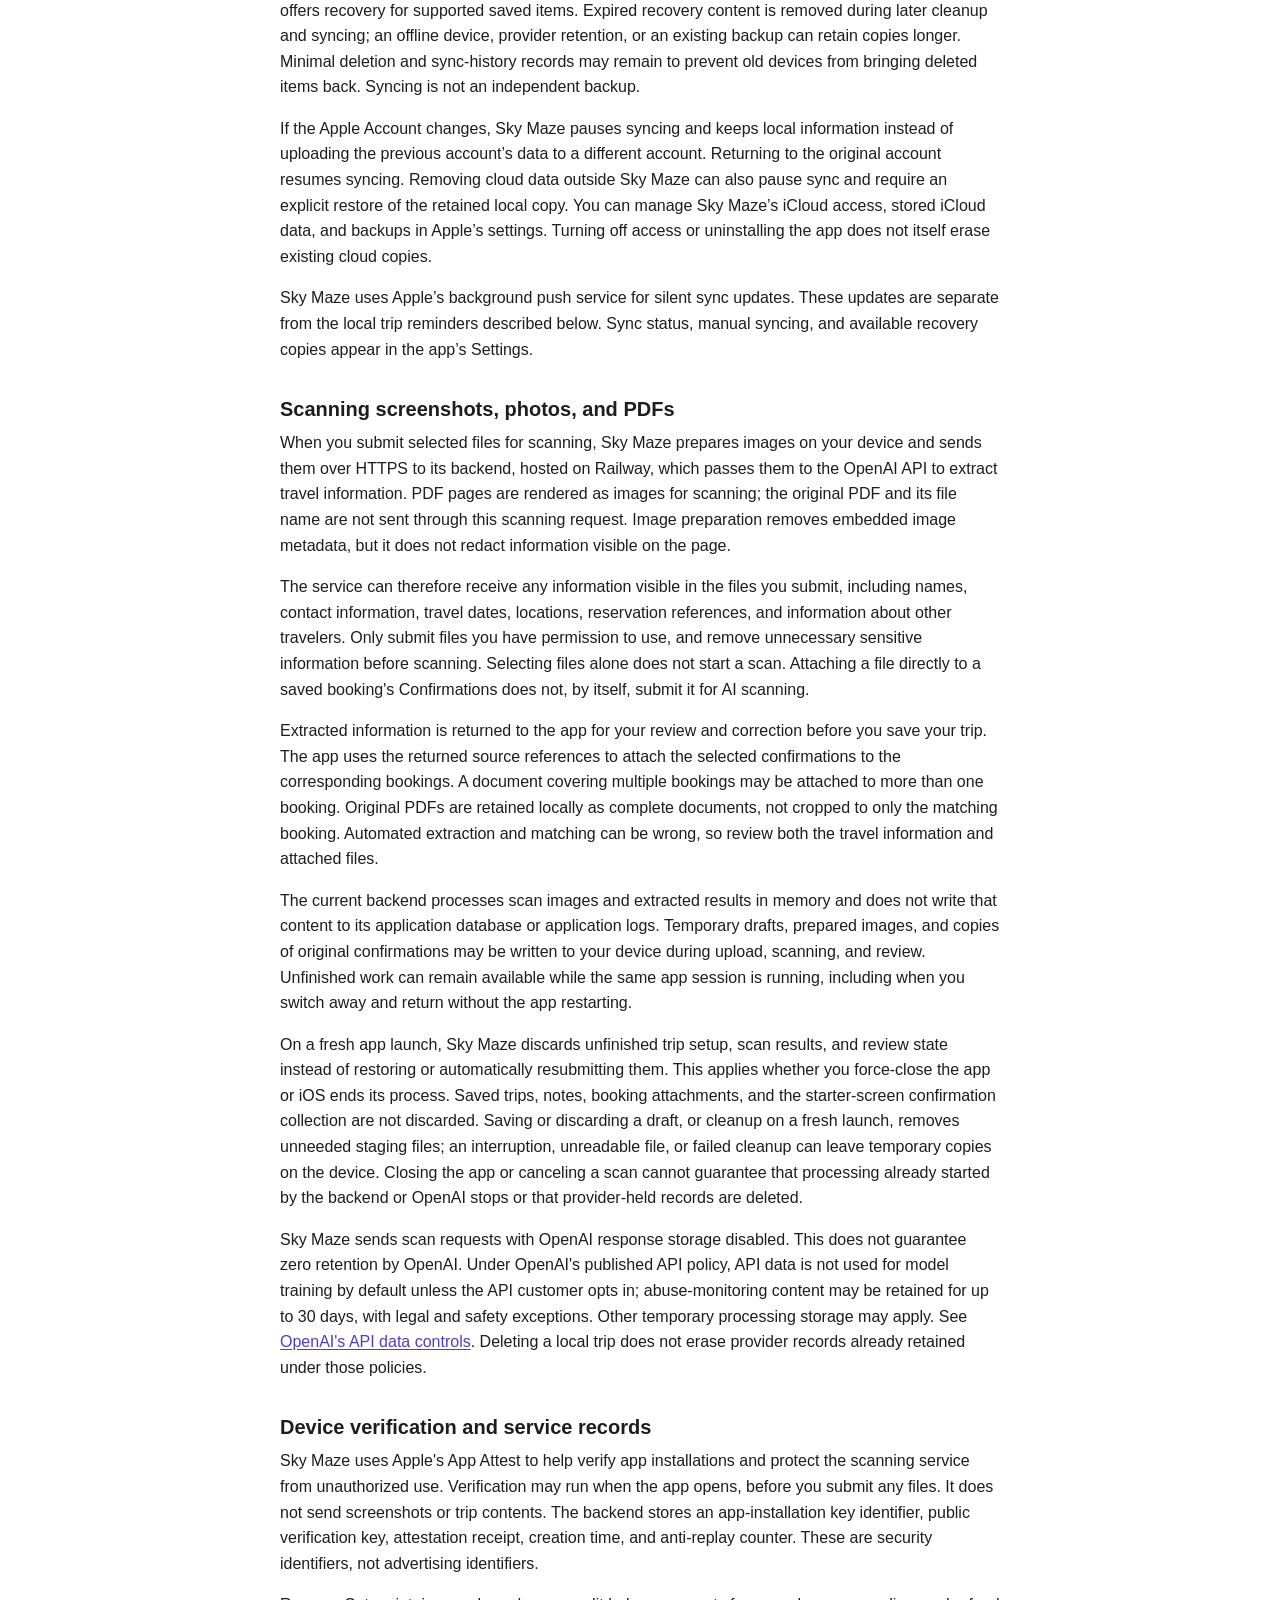
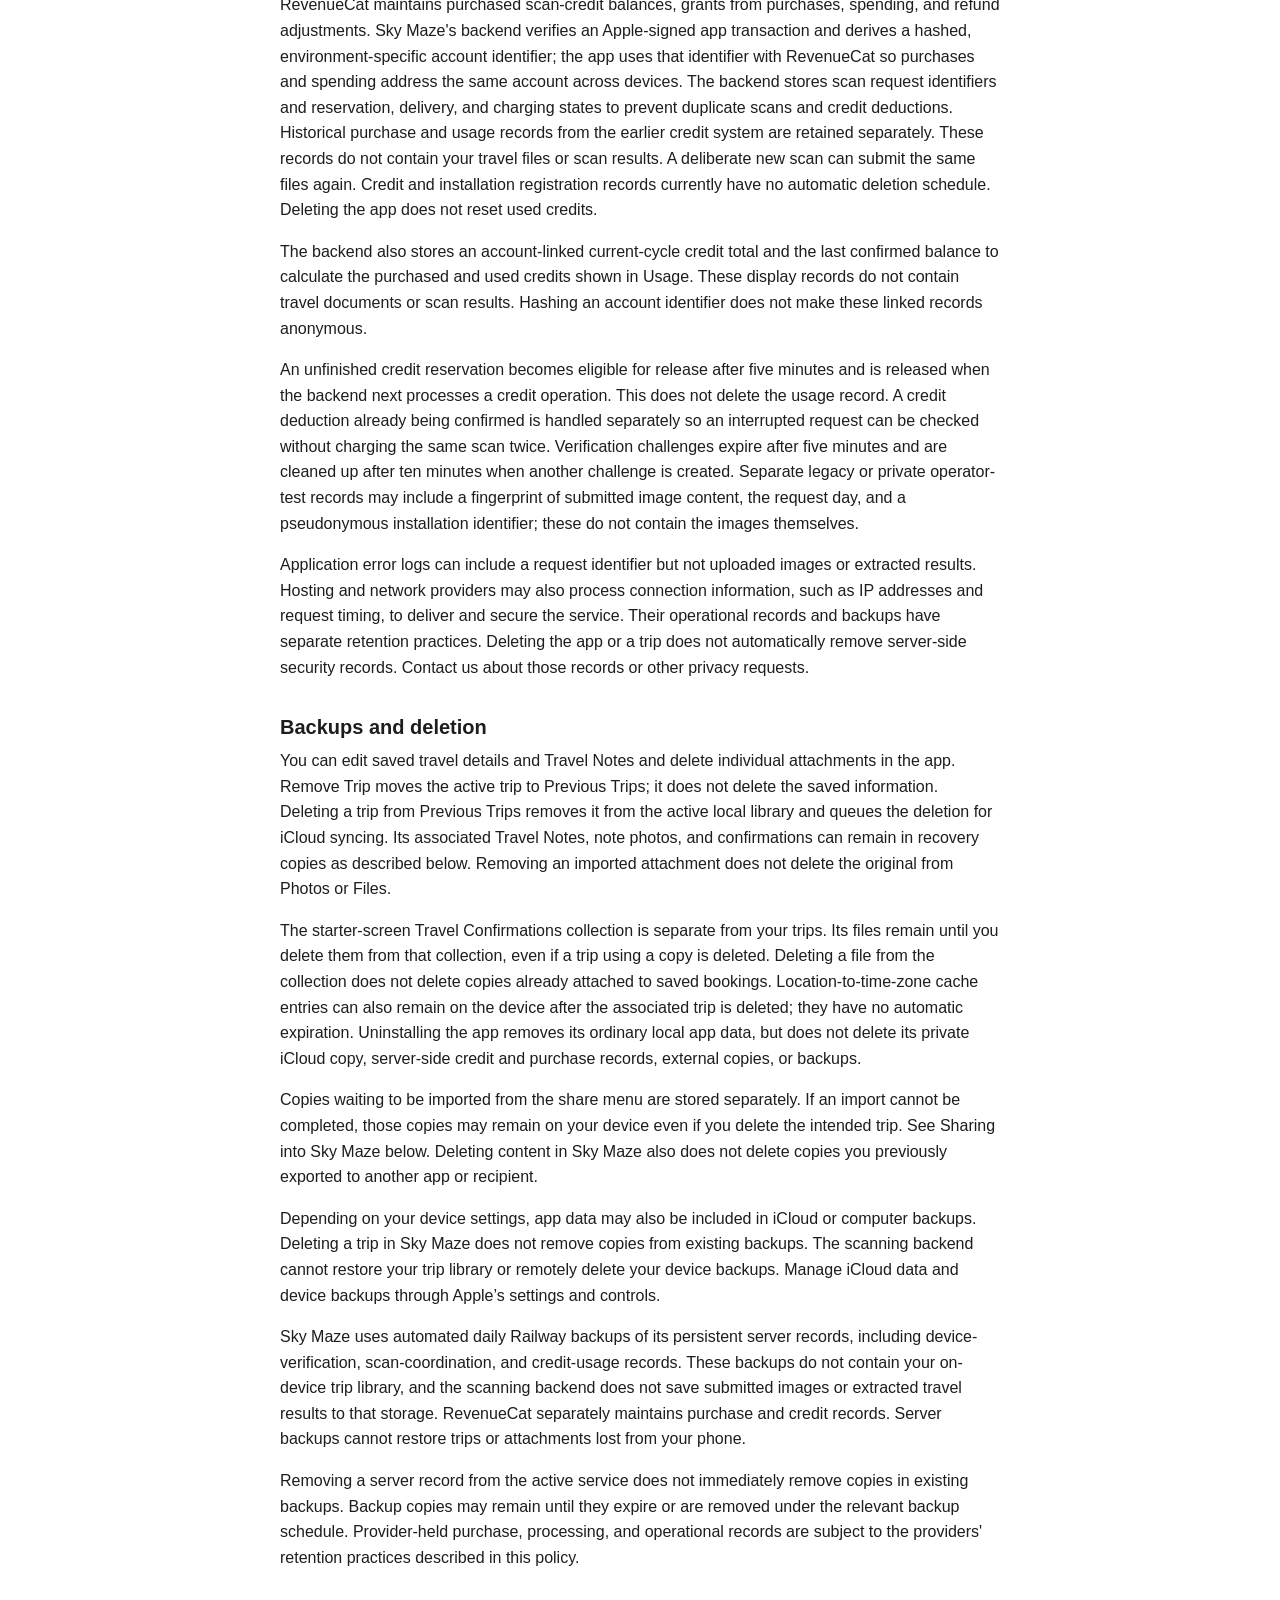
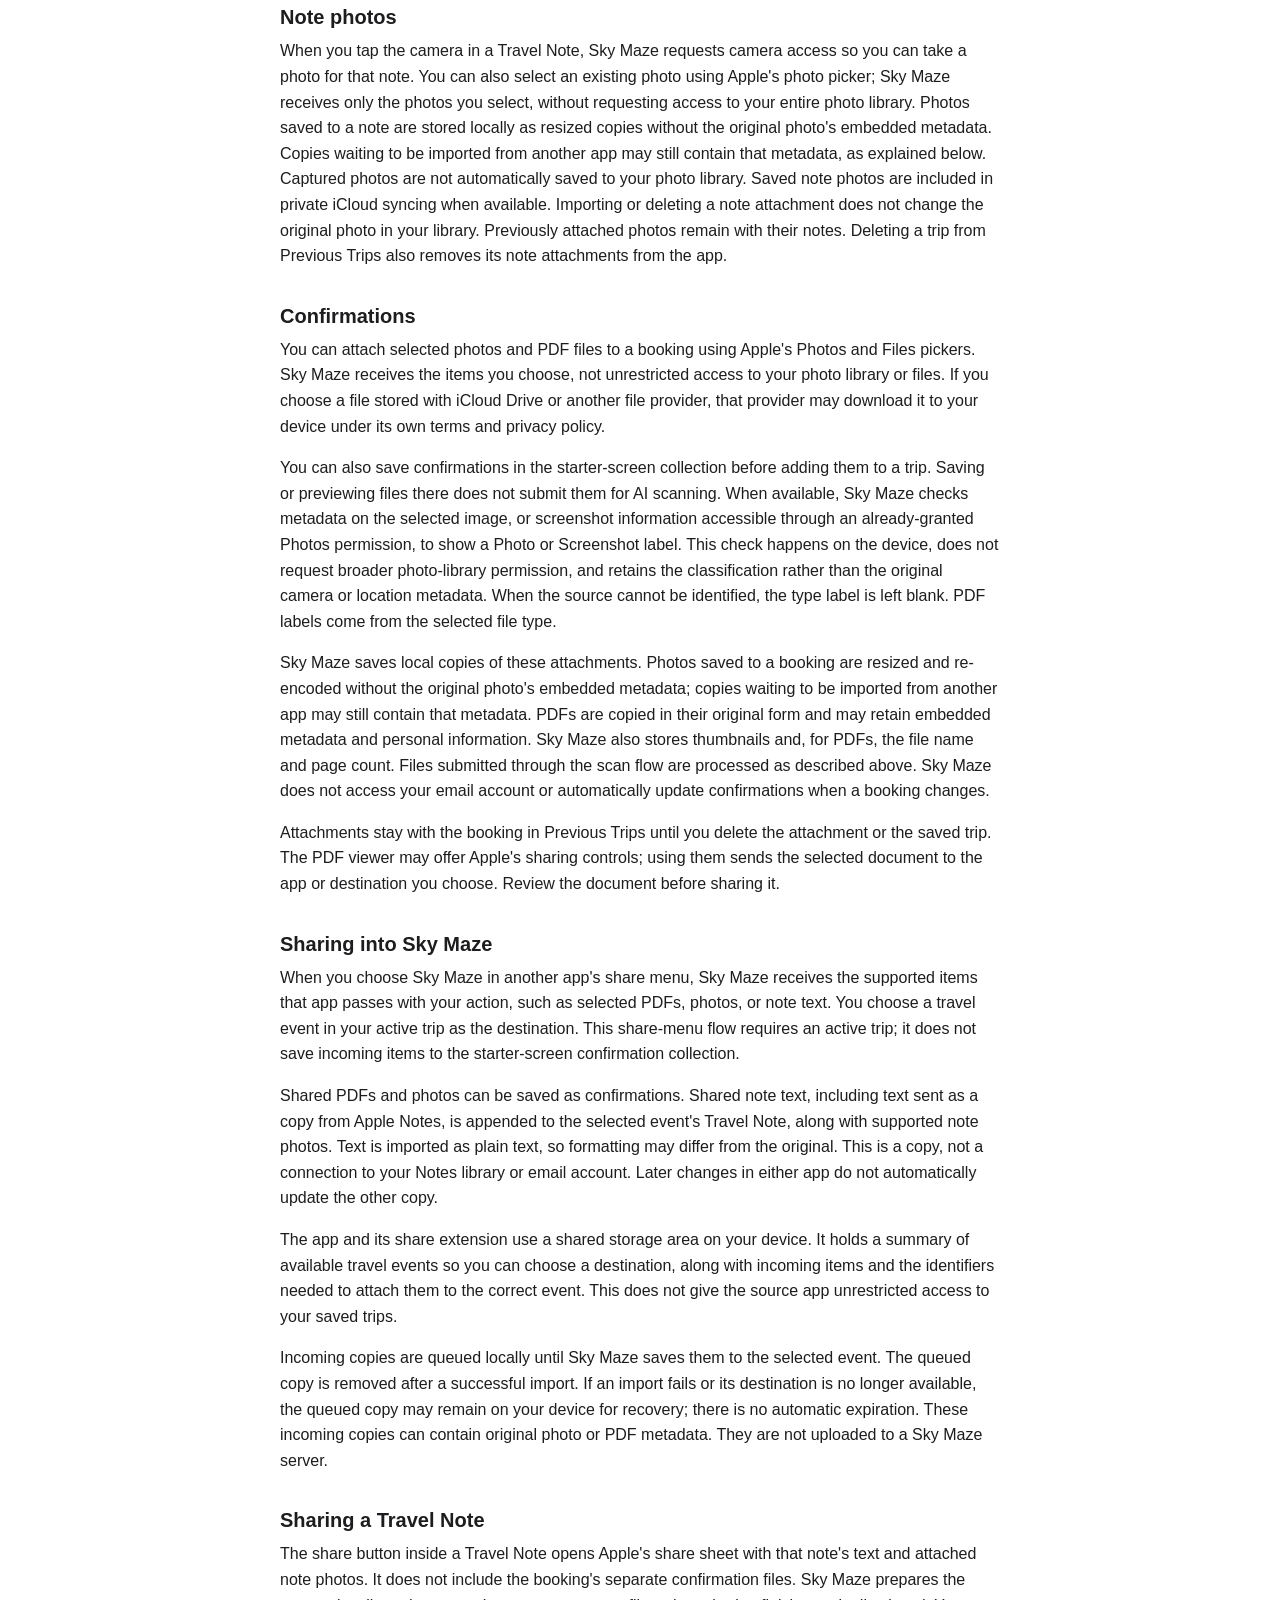
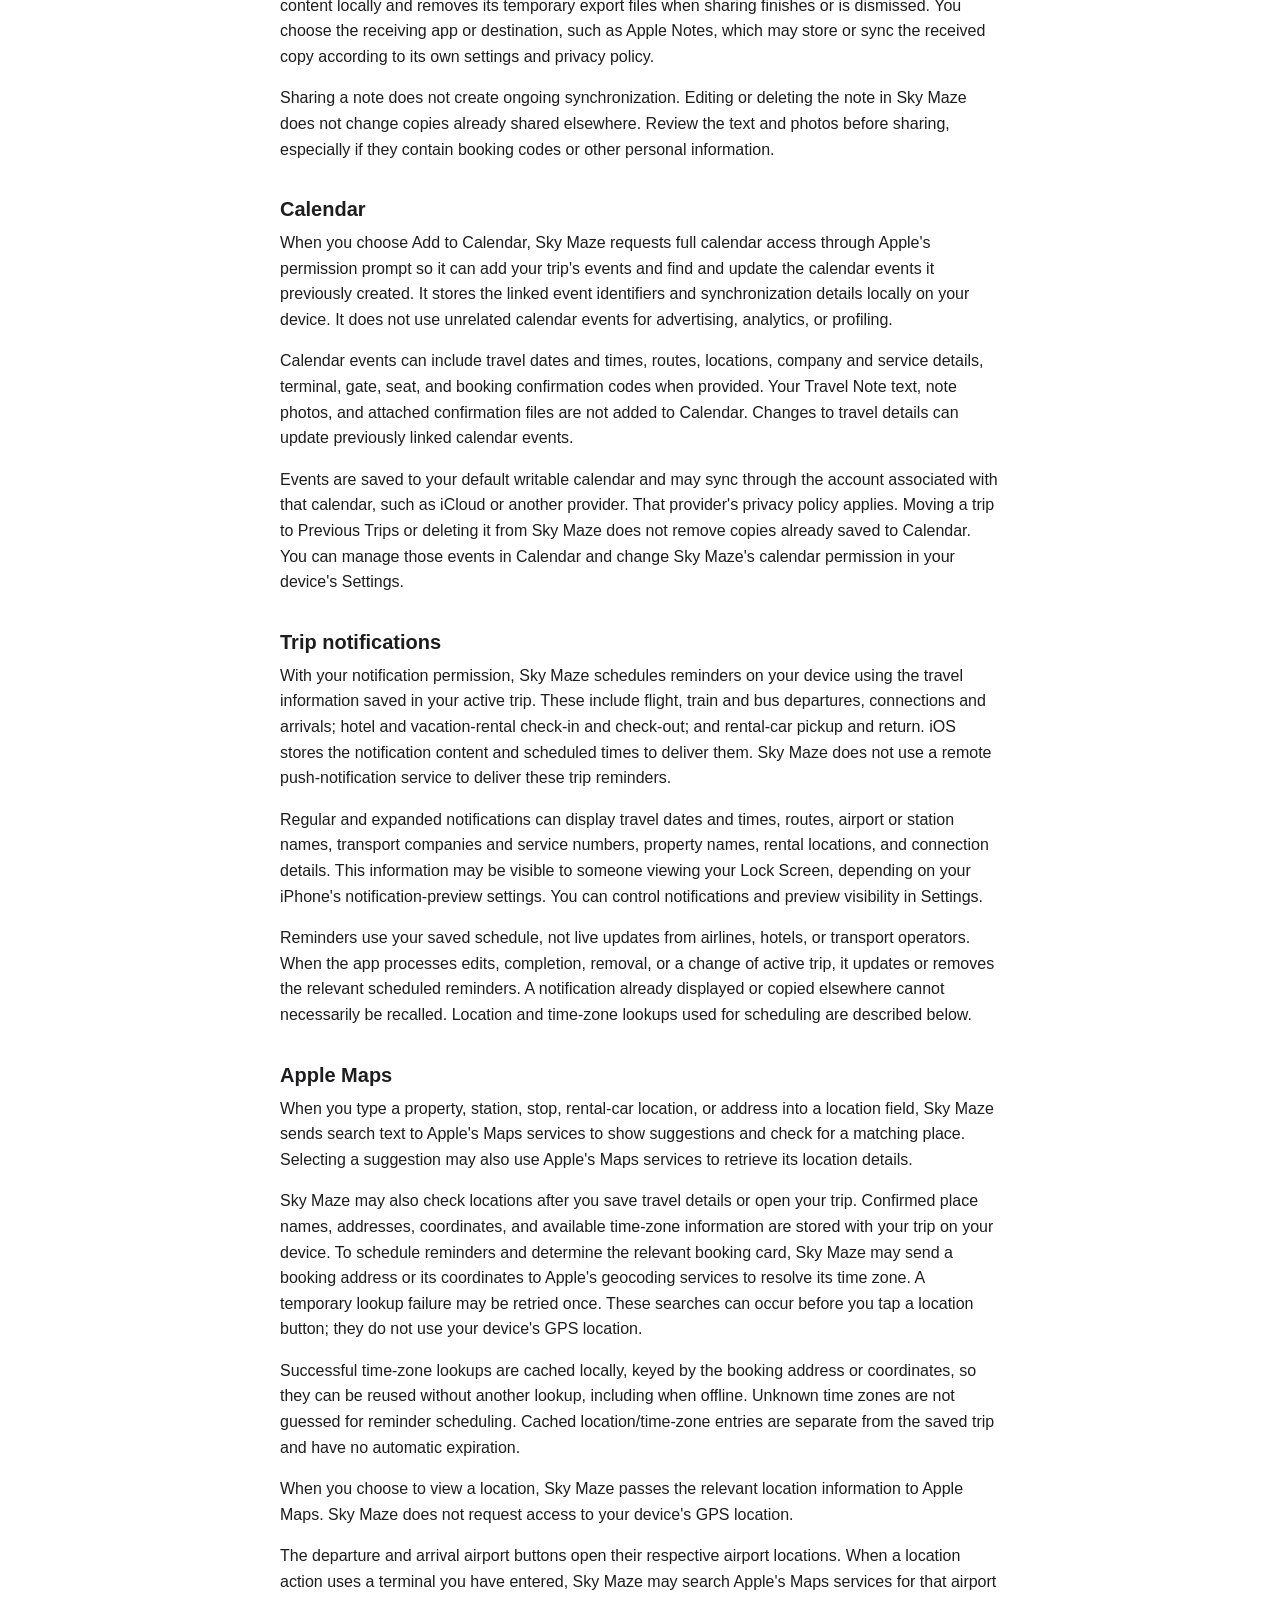
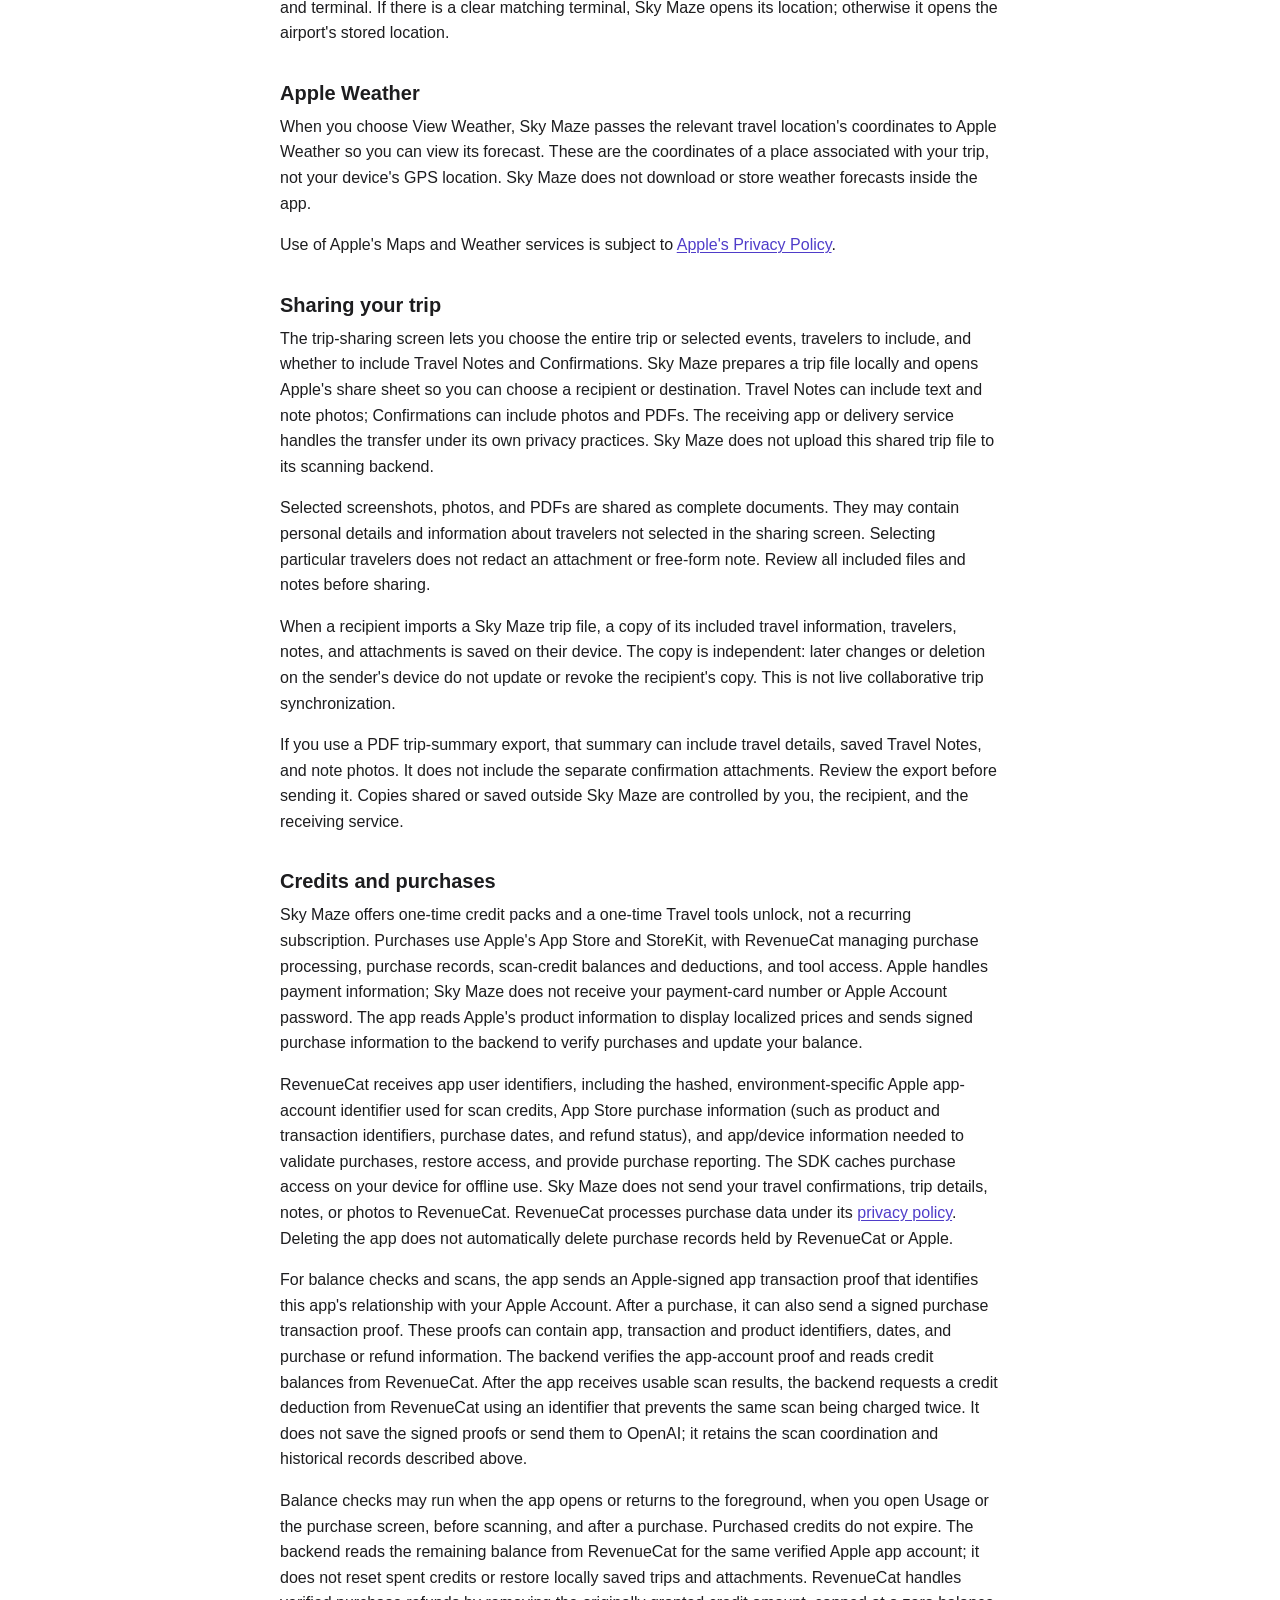
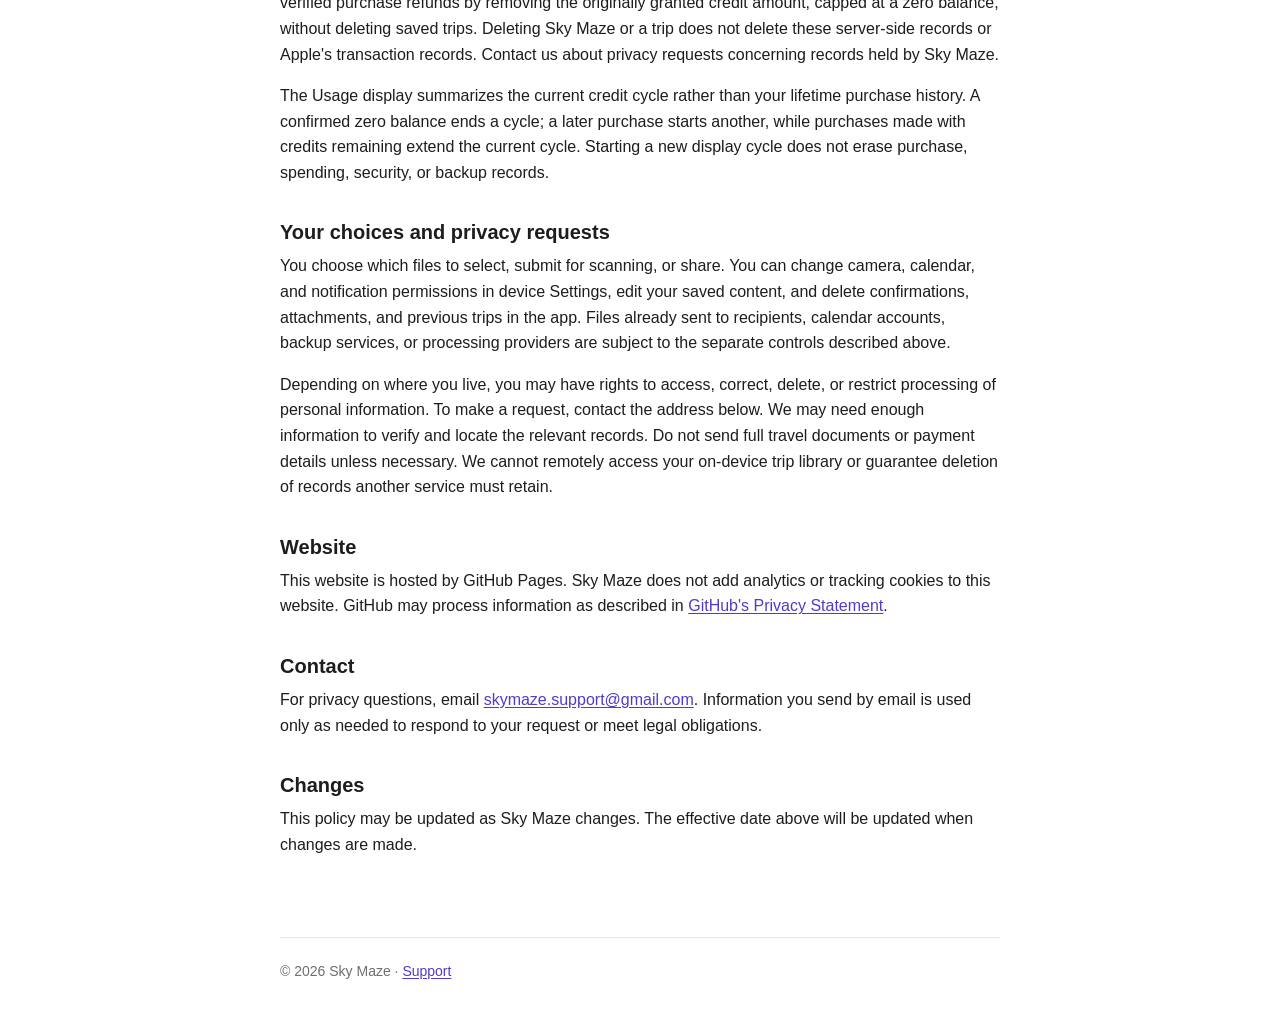
==== commit 3fe7c28f: "Describe private iCloud sync and recovery Document private CloudKit storage, synced trips and attach" ====
--- a/privacy.html
+++ b/privacy.html
@@ -22,15 +22,23 @@
 
     <h2>At a glance</h2>
     <ul>
-      <li>Your saved trips, travelers, notes, and confirmation attachments are stored on your device. Sky Maze does not maintain a cloud copy of your trip library.</li>
+      <li>Your saved trips, travelers, notes, and confirmation attachments are saved on your device. When iCloud is available, Sky Maze also syncs saved information through your Apple Account’s private iCloud database.</li>
       <li>When you submit files for scanning, images of their contents go through Railway to OpenAI. Visible names, booking codes, and other personal details can be included.</li>
       <li>Apple and RevenueCat process purchases. RevenueCat maintains your scan-credit balance; Sky Maze's backend keeps the security and usage records needed to verify requests and coordinate spending.</li>
-      <li>Server backups protect server records. They do not back up your on-device trips. Deleting local content does not automatically delete provider records, exported copies, or existing backups.</li>
+      <li>Server backups protect server records. Trip syncing uses iCloud separately and can propagate deletions. Deleted and conflicting content can remain in recovery copies for 30 days; provider records, exported copies, and existing backups have separate retention.</li>
     </ul>
 
     <h2>Information stored by Sky Maze</h2>
     <p>Sky Maze stores your saved travel information, traveler profiles, Travel Notes, photos and PDF confirmations, and app settings locally on your device. This includes the independent Travel Confirmations collection on the starter screen. Notes and confirmations remain with their bookings when a trip moves to Previous Trips. Temporary files and unfinished work are handled separately as described below. A separate Sky Maze account is not required. Sky Maze does not sell your information or use advertising trackers. Purchase management involves RevenueCat as described below.</p>
-    <p>Local storage does not mean every feature works only on your device. When you submit files for scanning, their contents are processed by Sky Maze's backend and OpenAI. Device verification, credit purchases and balance checks, location searches, and sharing also involve the services described below. Saved trips are not automatically uploaded to a Sky Maze cloud trip library.</p>
+    <p>Local storage does not mean every feature works only on your device. When you submit files for scanning, their contents are processed by Sky Maze's backend and OpenAI. Device verification, credit purchases and balance checks, location searches, and sharing also involve the services described below. When iCloud is available, saved trips and the other information listed below sync through Apple CloudKit; they are not stored in the scanning backend’s database.</p>
+
+    <h2>Private iCloud syncing</h2>
+    <p>When you are signed into iCloud and iCloud access is available for Sky Maze, the app automatically syncs committed saved information through Apple CloudKit’s private database for that Apple Account. This includes active and previous trips, travelers and their booking details, completed events, Travel Notes, saved note photos, confirmation photos and original PDFs with their file names, and the separate starter-screen confirmation collection. Packing lists, expenses, saved Sun places, and selected currency, time-zone, and plug preferences also sync. The app does not send this trip library to RevenueCat or the scanning backend for syncing.</p>
+    <p>Saved travel details and PDFs can contain names, booking references, locations, dates, embedded document metadata, and information about other travelers. Apple processes and stores the synced content under its <a href="https://www.apple.com/legal/privacy/">Privacy Policy</a> and your iCloud settings. A separate Sky Maze login is not required. Sync uses your Apple Account’s available iCloud storage. Local saving remains available offline; changes wait for connectivity and iCloud availability. Delivery can be delayed and is not guaranteed to be immediate.</p>
+    <p>Unfinished scan and review drafts, incoming share-menu queues, device permissions, Calendar links, notification identifiers, sensor readings, and device caches are not included in this trip sync. Purchase access and scan-credit balances use the separate services described below. On compatible versions using the same Apple Account, the saved library and one-active-trip selection can synchronize across devices; this does not make a shared trip sent to another person a live collaborative document.</p>
+    <p>Changes and deletions propagate between devices. Sky Maze keeps recovery copies of deleted content and conflicting edits for 30 days, including the attachments needed to recover a trip. Settings offers recovery for supported saved items. Expired recovery content is removed during later cleanup and syncing; an offline device, provider retention, or an existing backup can retain copies longer. Minimal deletion and sync-history records may remain to prevent old devices from bringing deleted items back. Syncing is not an independent backup.</p>
+    <p>If the Apple Account changes, Sky Maze pauses syncing and keeps local information instead of uploading the previous account’s data to a different account. Returning to the original account resumes syncing. Removing cloud data outside Sky Maze can also pause sync and require an explicit restore of the retained local copy. You can manage Sky Maze’s iCloud access, stored iCloud data, and backups in Apple’s settings. Turning off access or uninstalling the app does not itself erase existing cloud copies.</p>
+    <p>Sky Maze uses Apple’s background push service for silent sync updates. These updates are separate from the local trip reminders described below. Sync status, manual syncing, and available recovery copies appear in the app’s Settings.</p>
 
     <h2>Scanning screenshots, photos, and PDFs</h2>
     <p>When you submit selected files for scanning, Sky Maze prepares images on your device and sends them over HTTPS to its backend, hosted on Railway, which passes them to the OpenAI API to extract travel information. PDF pages are rendered as images for scanning; the original PDF and its file name are not sent through this scanning request. Image preparation removes embedded image metadata, but it does not redact information visible on the page.</p>
@@ -48,15 +56,15 @@
     <p>Application error logs can include a request identifier but not uploaded images or extracted results. Hosting and network providers may also process connection information, such as IP addresses and request timing, to deliver and secure the service. Their operational records and backups have separate retention practices. Deleting the app or a trip does not automatically remove server-side security records. Contact us about those records or other privacy requests.</p>
 
     <h2>Backups and deletion</h2>
-    <p>You can edit saved travel details and Travel Notes and delete individual attachments in the app. Remove Trip moves the active trip to Previous Trips; it does not delete the saved information. Deleting a trip from Previous Trips removes that trip and its associated Travel Notes, note photos, and confirmations from the app's local storage. Removing an imported attachment does not delete the original from Photos or Files.</p>
-    <p>The starter-screen Travel Confirmations collection is separate from your trips. Its files remain until you delete them from that collection, even if a trip using a copy is deleted. Deleting a file from the collection does not delete copies already attached to saved bookings. Location-to-time-zone cache entries can also remain on the device after the associated trip is deleted; they have no automatic expiration. Uninstalling the app removes its ordinary local app data, but does not delete server-side credit and purchase records, external copies, or backups.</p>
+    <p>You can edit saved travel details and Travel Notes and delete individual attachments in the app. Remove Trip moves the active trip to Previous Trips; it does not delete the saved information. Deleting a trip from Previous Trips removes it from the active local library and queues the deletion for iCloud syncing. Its associated Travel Notes, note photos, and confirmations can remain in recovery copies as described below. Removing an imported attachment does not delete the original from Photos or Files.</p>
+    <p>The starter-screen Travel Confirmations collection is separate from your trips. Its files remain until you delete them from that collection, even if a trip using a copy is deleted. Deleting a file from the collection does not delete copies already attached to saved bookings. Location-to-time-zone cache entries can also remain on the device after the associated trip is deleted; they have no automatic expiration. Uninstalling the app removes its ordinary local app data, but does not delete its private iCloud copy, server-side credit and purchase records, external copies, or backups.</p>
     <p>Copies waiting to be imported from the share menu are stored separately. If an import cannot be completed, those copies may remain on your device even if you delete the intended trip. See Sharing into Sky Maze below. Deleting content in Sky Maze also does not delete copies you previously exported to another app or recipient.</p>
-    <p>Depending on your device settings, app data may also be included in iCloud or computer backups. Deleting a trip in Sky Maze does not remove copies from existing backups. Sky Maze cannot access or remotely delete information stored on your device or in your backups.</p>
+    <p>Depending on your device settings, app data may also be included in iCloud or computer backups. Deleting a trip in Sky Maze does not remove copies from existing backups. The scanning backend cannot restore your trip library or remotely delete your device backups. Manage iCloud data and device backups through Apple’s settings and controls.</p>
     <p>Sky Maze uses automated daily Railway backups of its persistent server records, including device-verification, scan-coordination, and credit-usage records. These backups do not contain your on-device trip library, and the scanning backend does not save submitted images or extracted travel results to that storage. RevenueCat separately maintains purchase and credit records. Server backups cannot restore trips or attachments lost from your phone.</p>
     <p>Removing a server record from the active service does not immediately remove copies in existing backups. Backup copies may remain until they expire or are removed under the relevant backup schedule. Provider-held purchase, processing, and operational records are subject to the providers' retention practices described in this policy.</p>
 
     <h2>Note photos</h2>
-    <p>When you tap the camera in a Travel Note, Sky Maze requests camera access so you can take a photo for that note. You can also select an existing photo using Apple's photo picker; Sky Maze receives only the photos you select, without requesting access to your entire photo library. Photos saved to a note are stored locally as resized copies without the original photo's embedded metadata. Copies waiting to be imported from another app may still contain that metadata, as explained below. Captured photos are not automatically saved to your photo library or uploaded by Sky Maze. Importing or deleting a note attachment does not change the original photo in your library. Previously attached photos remain with their notes. Deleting a trip from Previous Trips also removes its note attachments from the app.</p>
+    <p>When you tap the camera in a Travel Note, Sky Maze requests camera access so you can take a photo for that note. You can also select an existing photo using Apple's photo picker; Sky Maze receives only the photos you select, without requesting access to your entire photo library. Photos saved to a note are stored locally as resized copies without the original photo's embedded metadata. Copies waiting to be imported from another app may still contain that metadata, as explained below. Captured photos are not automatically saved to your photo library. Saved note photos are included in private iCloud syncing when available. Importing or deleting a note attachment does not change the original photo in your library. Previously attached photos remain with their notes. Deleting a trip from Previous Trips also removes its note attachments from the app.</p>
 
     <h2>Confirmations</h2>
     <p>You can attach selected photos and PDF files to a booking using Apple's Photos and Files pickers. Sky Maze receives the items you choose, not unrestricted access to your photo library or files. If you choose a file stored with iCloud Drive or another file provider, that provider may download it to your device under its own terms and privacy policy.</p>
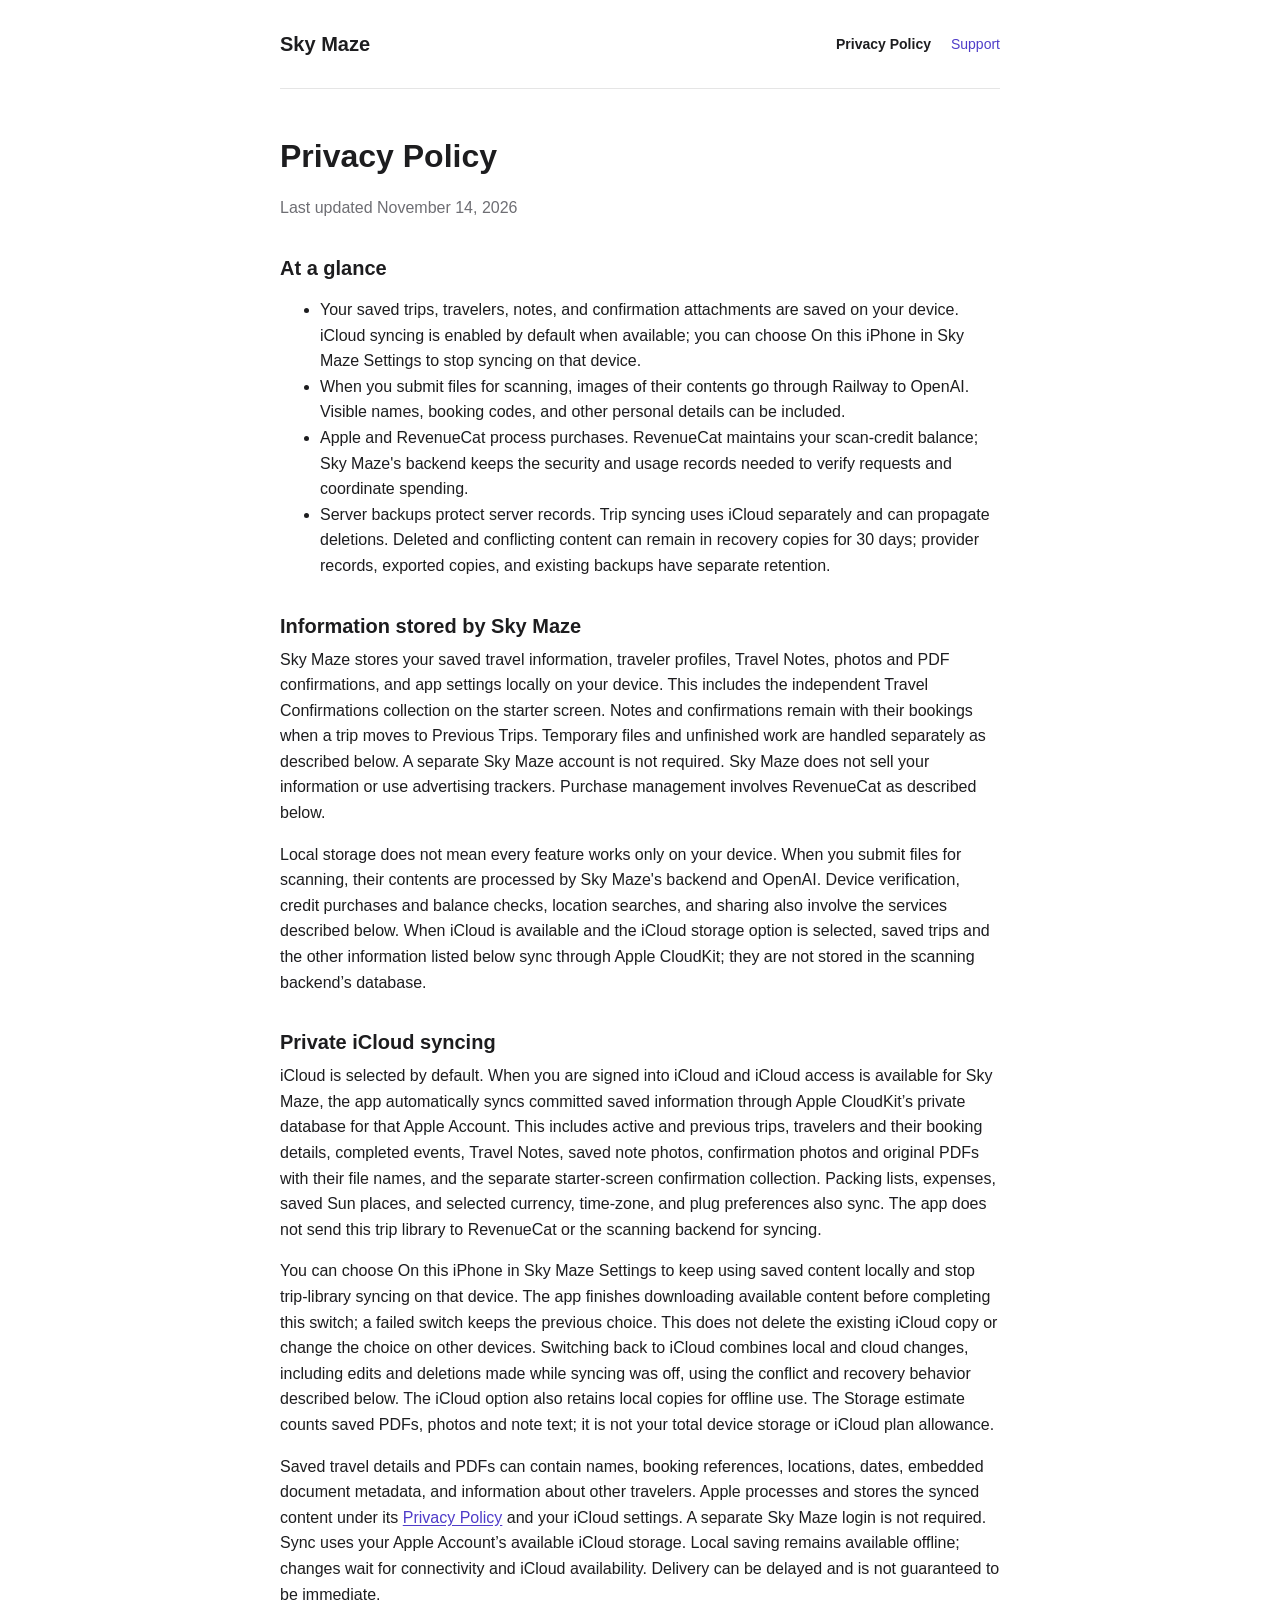
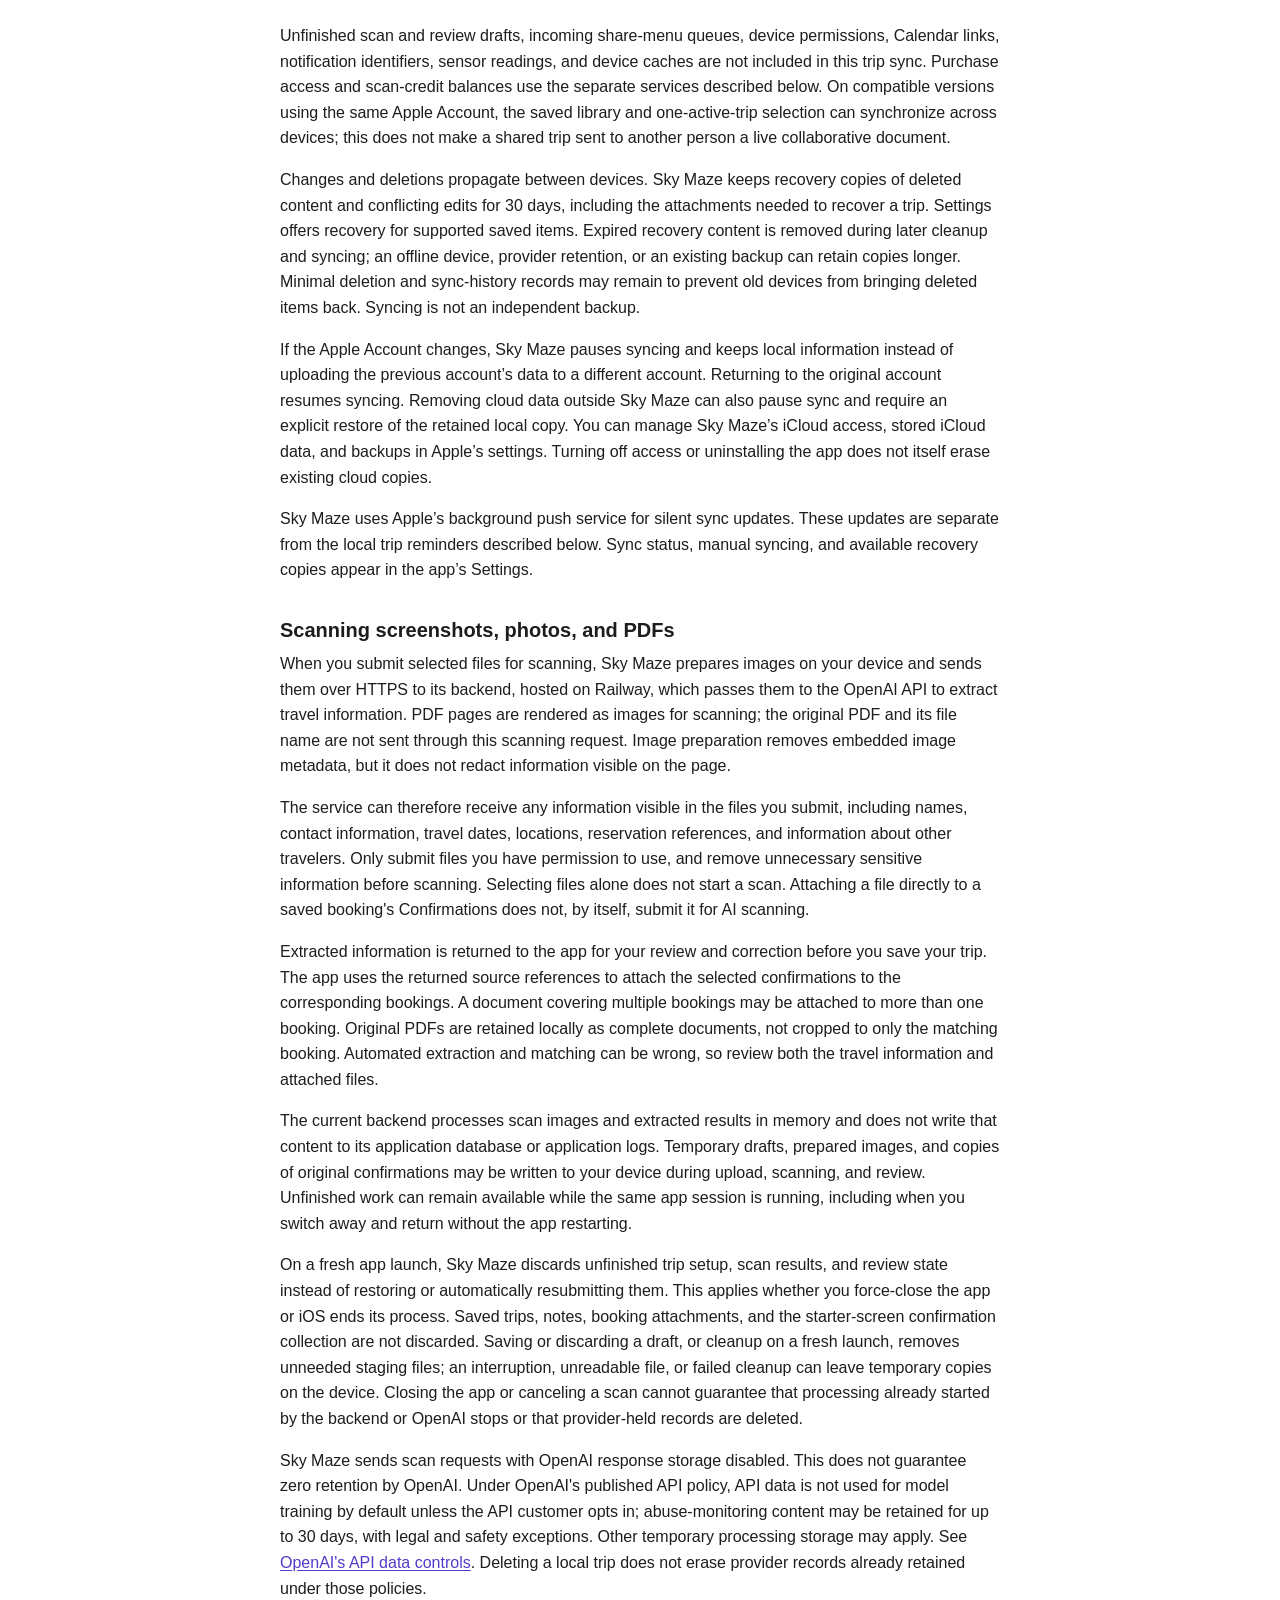
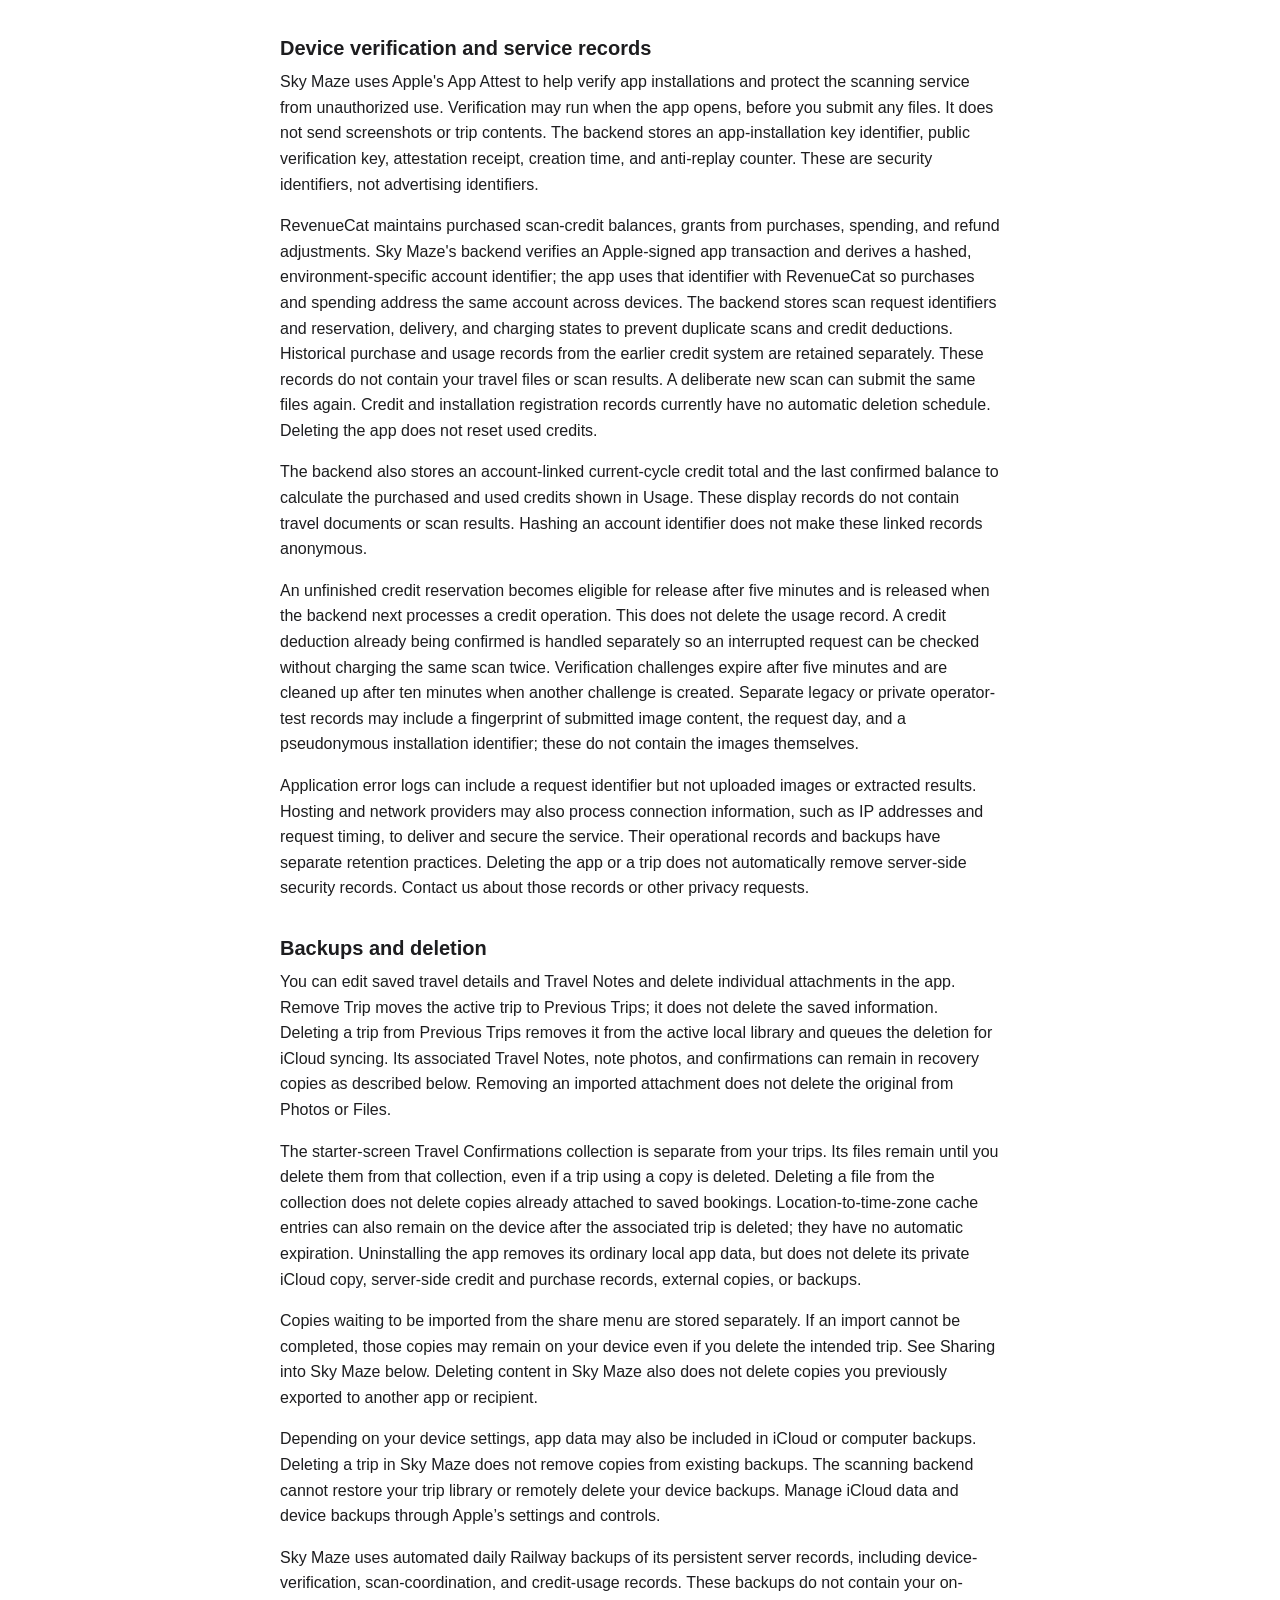
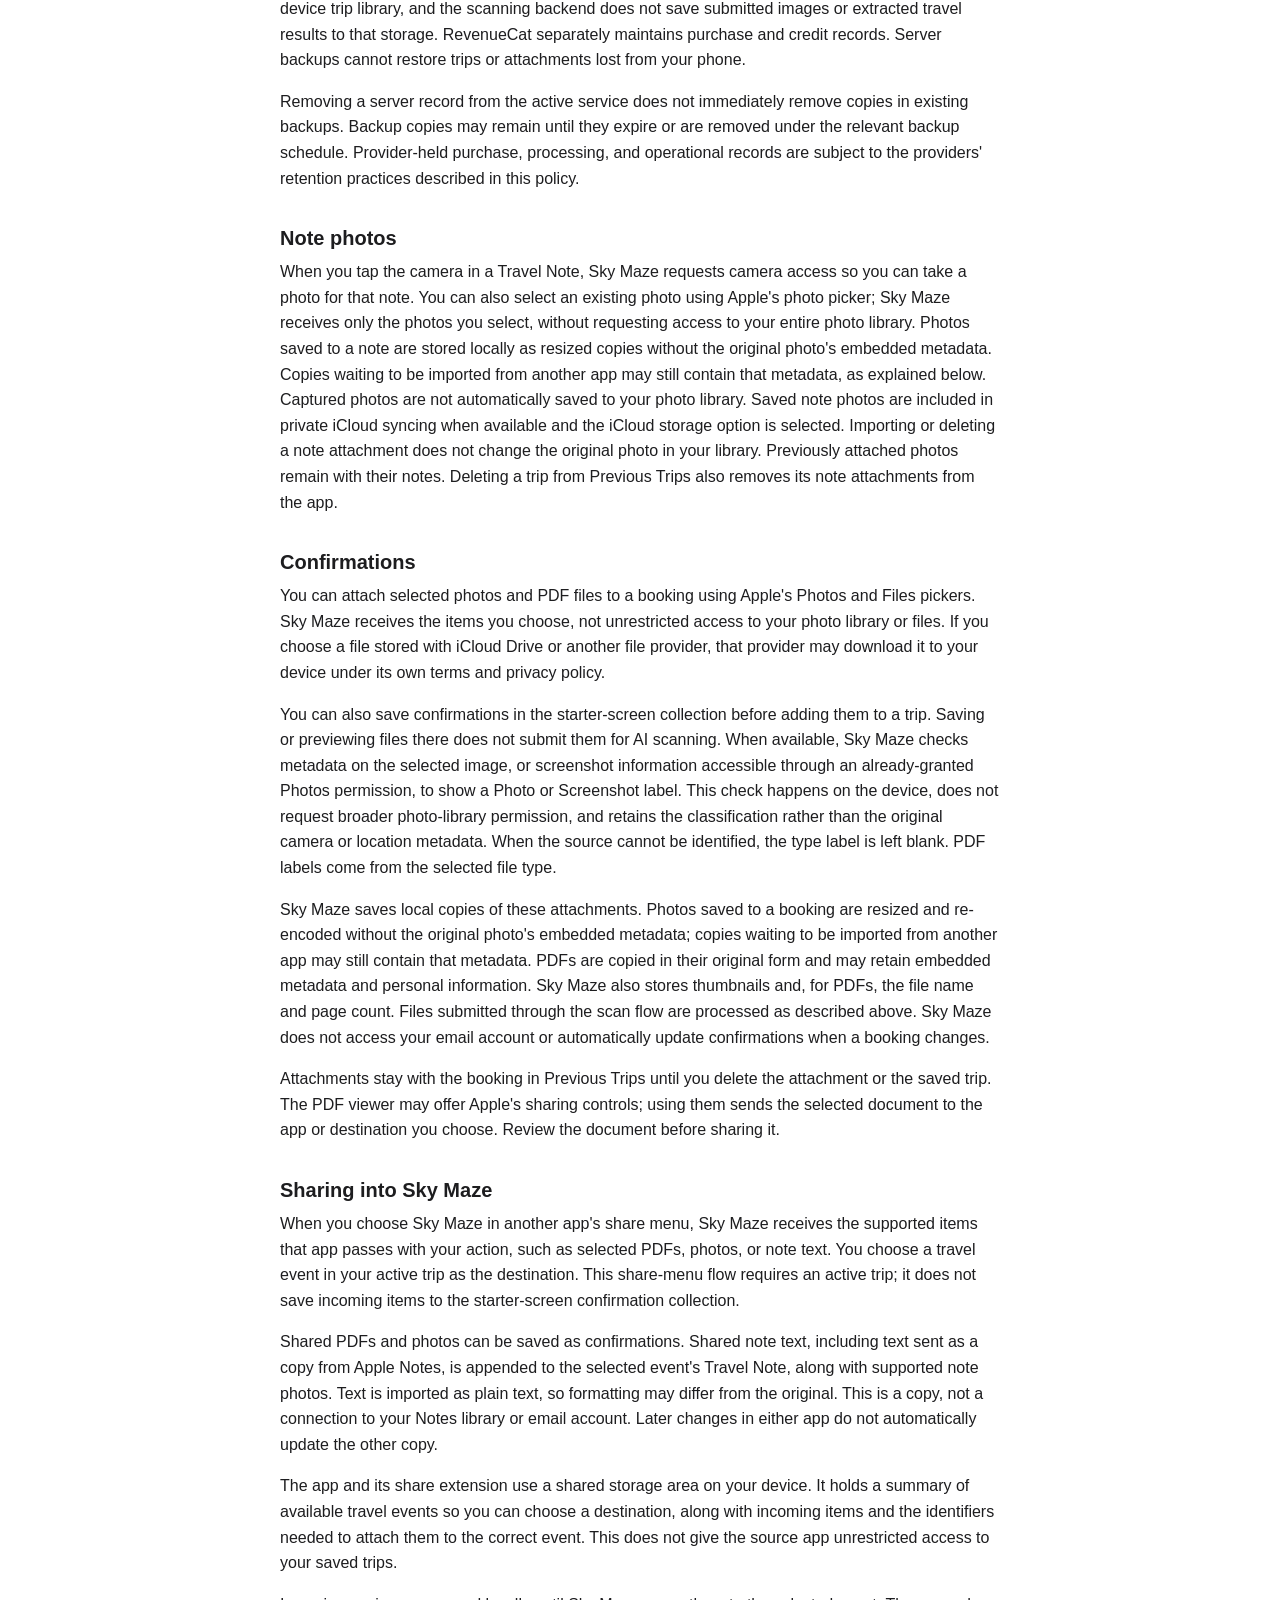
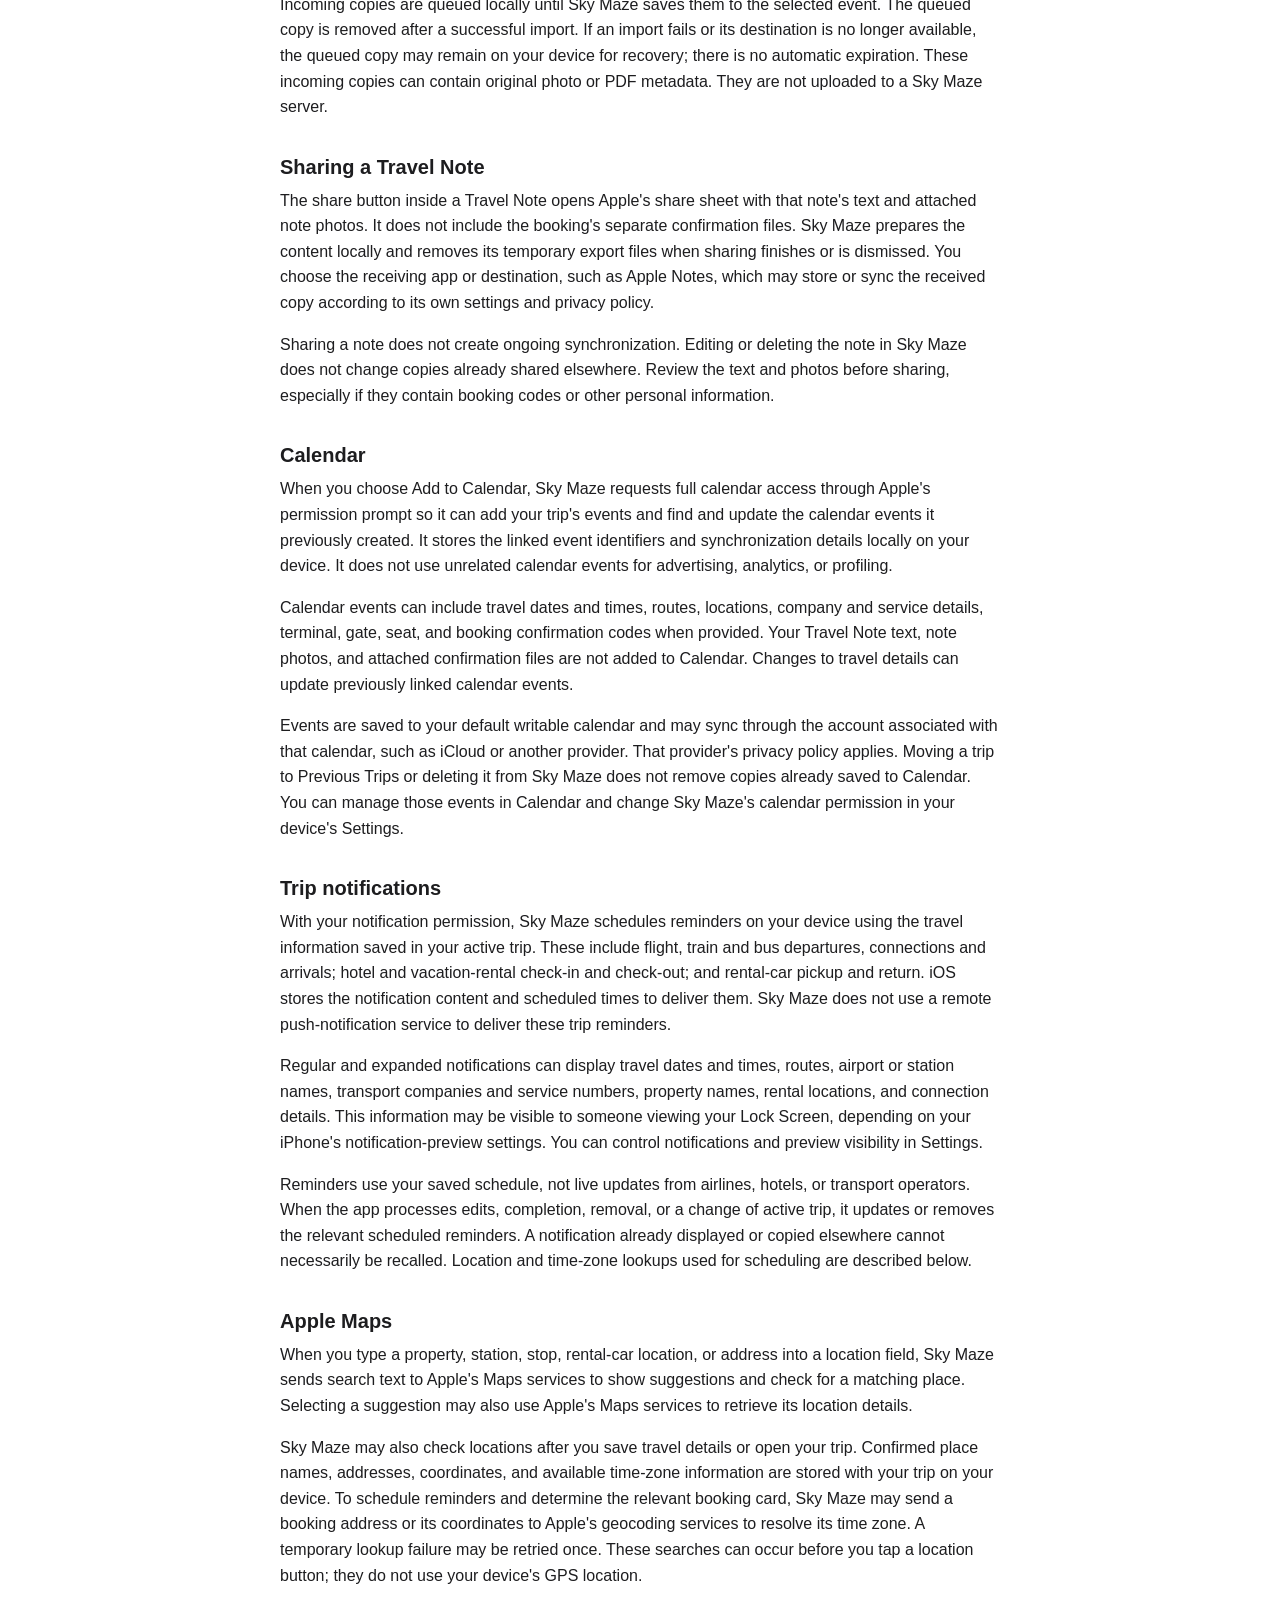
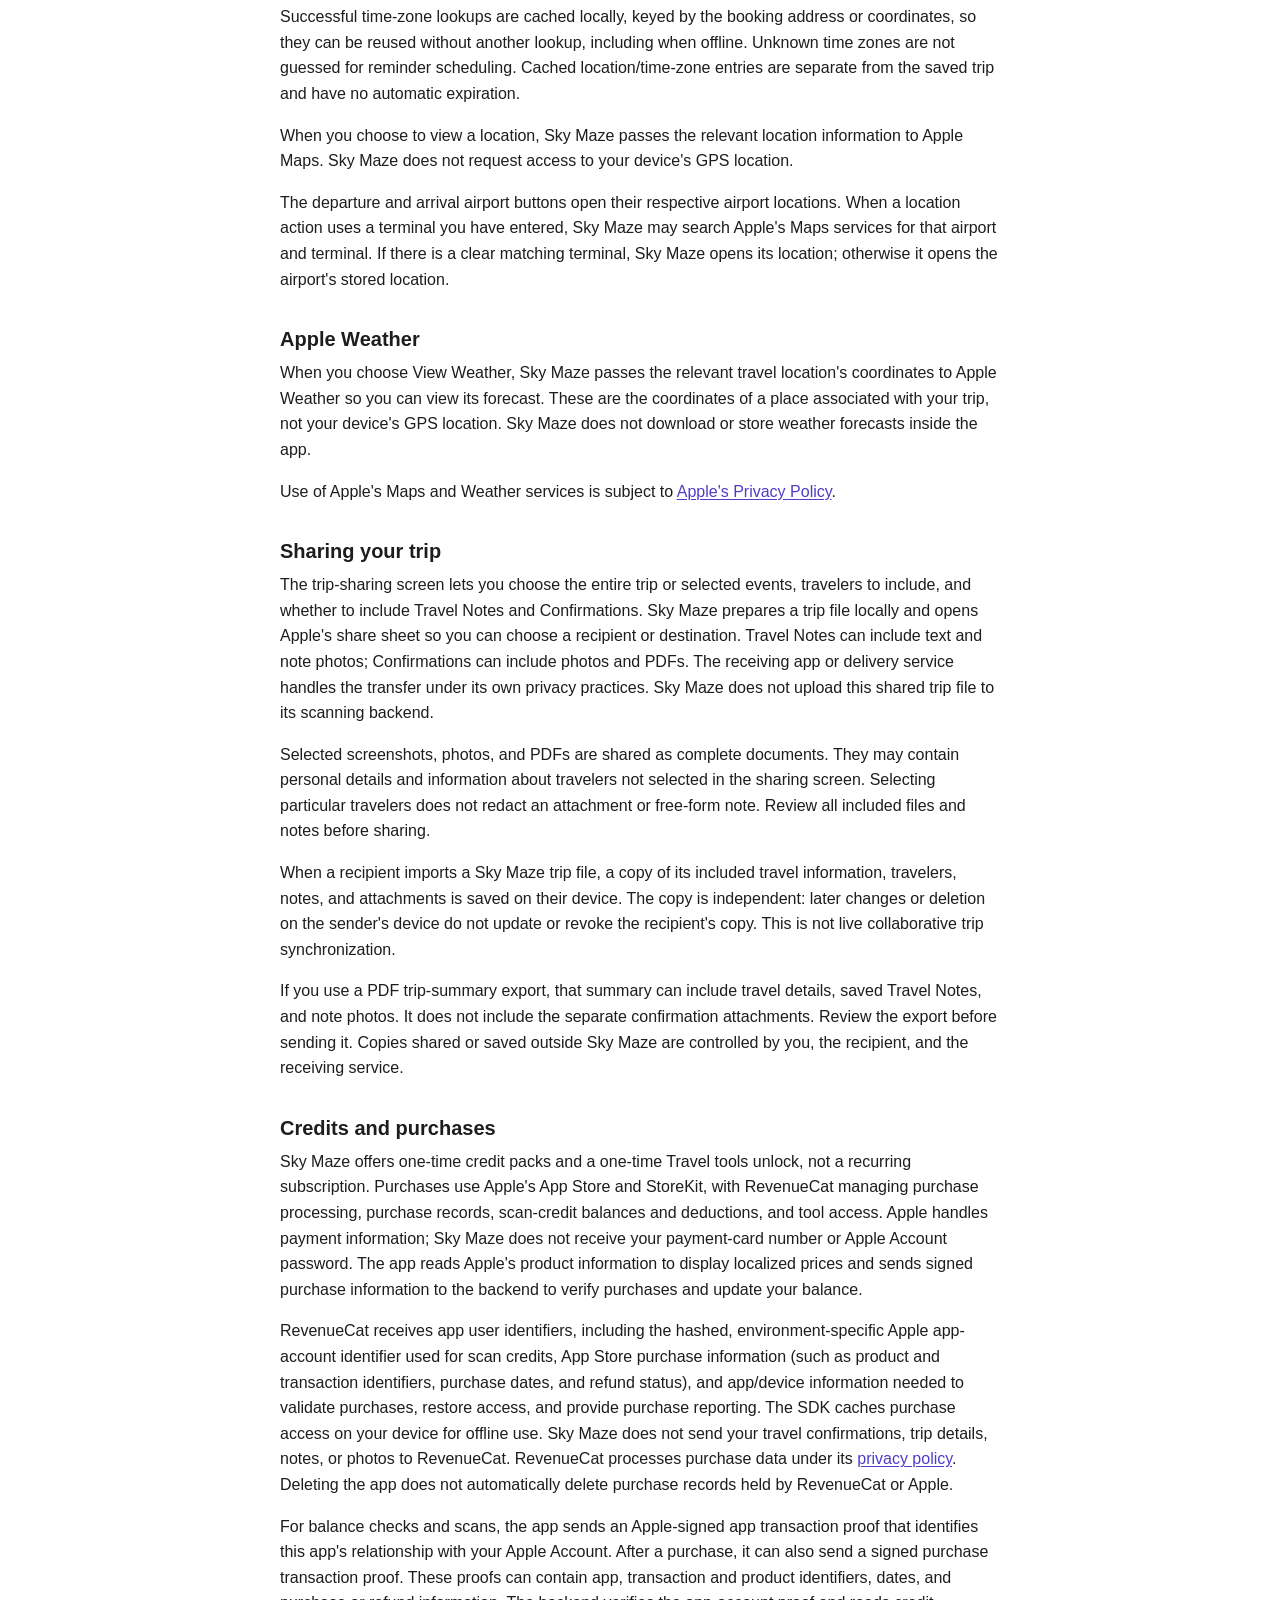
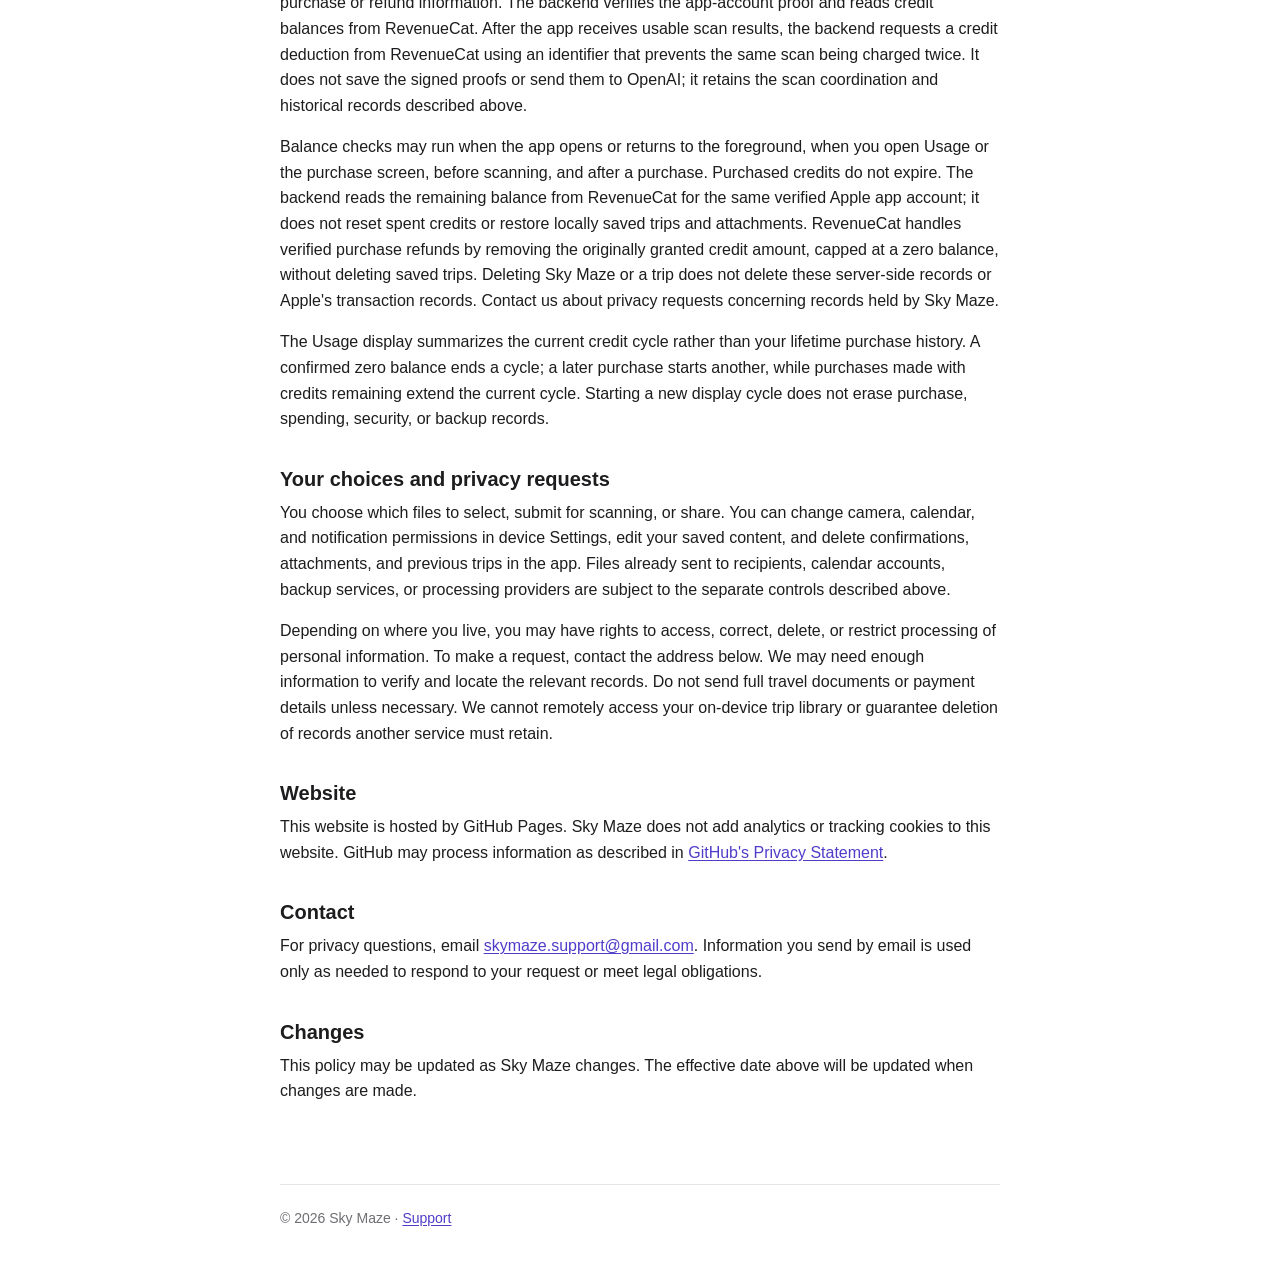
==== commit b9ae4580: "Explain per-device storage and iCloud choices Document iCloud as the default, local-only storage in " ====
--- a/privacy.html
+++ b/privacy.html
@@ -22,7 +22,7 @@
 
     <h2>At a glance</h2>
     <ul>
-      <li>Your saved trips, travelers, notes, and confirmation attachments are saved on your device. When iCloud is available, Sky Maze also syncs saved information through your Apple Account’s private iCloud database.</li>
+      <li>Your saved trips, travelers, notes, and confirmation attachments are saved on your device. iCloud syncing is enabled by default when available; you can choose On this iPhone in Sky Maze Settings to stop syncing on that device.</li>
       <li>When you submit files for scanning, images of their contents go through Railway to OpenAI. Visible names, booking codes, and other personal details can be included.</li>
       <li>Apple and RevenueCat process purchases. RevenueCat maintains your scan-credit balance; Sky Maze's backend keeps the security and usage records needed to verify requests and coordinate spending.</li>
       <li>Server backups protect server records. Trip syncing uses iCloud separately and can propagate deletions. Deleted and conflicting content can remain in recovery copies for 30 days; provider records, exported copies, and existing backups have separate retention.</li>
@@ -30,10 +30,11 @@
 
     <h2>Information stored by Sky Maze</h2>
     <p>Sky Maze stores your saved travel information, traveler profiles, Travel Notes, photos and PDF confirmations, and app settings locally on your device. This includes the independent Travel Confirmations collection on the starter screen. Notes and confirmations remain with their bookings when a trip moves to Previous Trips. Temporary files and unfinished work are handled separately as described below. A separate Sky Maze account is not required. Sky Maze does not sell your information or use advertising trackers. Purchase management involves RevenueCat as described below.</p>
-    <p>Local storage does not mean every feature works only on your device. When you submit files for scanning, their contents are processed by Sky Maze's backend and OpenAI. Device verification, credit purchases and balance checks, location searches, and sharing also involve the services described below. When iCloud is available, saved trips and the other information listed below sync through Apple CloudKit; they are not stored in the scanning backend’s database.</p>
+    <p>Local storage does not mean every feature works only on your device. When you submit files for scanning, their contents are processed by Sky Maze's backend and OpenAI. Device verification, credit purchases and balance checks, location searches, and sharing also involve the services described below. When iCloud is available and the iCloud storage option is selected, saved trips and the other information listed below sync through Apple CloudKit; they are not stored in the scanning backend’s database.</p>
 
     <h2>Private iCloud syncing</h2>
-    <p>When you are signed into iCloud and iCloud access is available for Sky Maze, the app automatically syncs committed saved information through Apple CloudKit’s private database for that Apple Account. This includes active and previous trips, travelers and their booking details, completed events, Travel Notes, saved note photos, confirmation photos and original PDFs with their file names, and the separate starter-screen confirmation collection. Packing lists, expenses, saved Sun places, and selected currency, time-zone, and plug preferences also sync. The app does not send this trip library to RevenueCat or the scanning backend for syncing.</p>
+    <p>iCloud is selected by default. When you are signed into iCloud and iCloud access is available for Sky Maze, the app automatically syncs committed saved information through Apple CloudKit’s private database for that Apple Account. This includes active and previous trips, travelers and their booking details, completed events, Travel Notes, saved note photos, confirmation photos and original PDFs with their file names, and the separate starter-screen confirmation collection. Packing lists, expenses, saved Sun places, and selected currency, time-zone, and plug preferences also sync. The app does not send this trip library to RevenueCat or the scanning backend for syncing.</p>
+    <p>You can choose On this iPhone in Sky Maze Settings to keep using saved content locally and stop trip-library syncing on that device. The app finishes downloading available content before completing this switch; a failed switch keeps the previous choice. This does not delete the existing iCloud copy or change the choice on other devices. Switching back to iCloud combines local and cloud changes, including edits and deletions made while syncing was off, using the conflict and recovery behavior described below. The iCloud option also retains local copies for offline use. The Storage estimate counts saved PDFs, photos and note text; it is not your total device storage or iCloud plan allowance.</p>
     <p>Saved travel details and PDFs can contain names, booking references, locations, dates, embedded document metadata, and information about other travelers. Apple processes and stores the synced content under its <a href="https://www.apple.com/legal/privacy/">Privacy Policy</a> and your iCloud settings. A separate Sky Maze login is not required. Sync uses your Apple Account’s available iCloud storage. Local saving remains available offline; changes wait for connectivity and iCloud availability. Delivery can be delayed and is not guaranteed to be immediate.</p>
     <p>Unfinished scan and review drafts, incoming share-menu queues, device permissions, Calendar links, notification identifiers, sensor readings, and device caches are not included in this trip sync. Purchase access and scan-credit balances use the separate services described below. On compatible versions using the same Apple Account, the saved library and one-active-trip selection can synchronize across devices; this does not make a shared trip sent to another person a live collaborative document.</p>
     <p>Changes and deletions propagate between devices. Sky Maze keeps recovery copies of deleted content and conflicting edits for 30 days, including the attachments needed to recover a trip. Settings offers recovery for supported saved items. Expired recovery content is removed during later cleanup and syncing; an offline device, provider retention, or an existing backup can retain copies longer. Minimal deletion and sync-history records may remain to prevent old devices from bringing deleted items back. Syncing is not an independent backup.</p>
@@ -64,7 +65,7 @@
     <p>Removing a server record from the active service does not immediately remove copies in existing backups. Backup copies may remain until they expire or are removed under the relevant backup schedule. Provider-held purchase, processing, and operational records are subject to the providers' retention practices described in this policy.</p>
 
     <h2>Note photos</h2>
-    <p>When you tap the camera in a Travel Note, Sky Maze requests camera access so you can take a photo for that note. You can also select an existing photo using Apple's photo picker; Sky Maze receives only the photos you select, without requesting access to your entire photo library. Photos saved to a note are stored locally as resized copies without the original photo's embedded metadata. Copies waiting to be imported from another app may still contain that metadata, as explained below. Captured photos are not automatically saved to your photo library. Saved note photos are included in private iCloud syncing when available. Importing or deleting a note attachment does not change the original photo in your library. Previously attached photos remain with their notes. Deleting a trip from Previous Trips also removes its note attachments from the app.</p>
+    <p>When you tap the camera in a Travel Note, Sky Maze requests camera access so you can take a photo for that note. You can also select an existing photo using Apple's photo picker; Sky Maze receives only the photos you select, without requesting access to your entire photo library. Photos saved to a note are stored locally as resized copies without the original photo's embedded metadata. Copies waiting to be imported from another app may still contain that metadata, as explained below. Captured photos are not automatically saved to your photo library. Saved note photos are included in private iCloud syncing when available and the iCloud storage option is selected. Importing or deleting a note attachment does not change the original photo in your library. Previously attached photos remain with their notes. Deleting a trip from Previous Trips also removes its note attachments from the app.</p>
 
     <h2>Confirmations</h2>
     <p>You can attach selected photos and PDF files to a booking using Apple's Photos and Files pickers. Sky Maze receives the items you choose, not unrestricted access to your photo library or files. If you choose a file stored with iCloud Drive or another file provider, that provider may download it to your device under its own terms and privacy policy.</p>
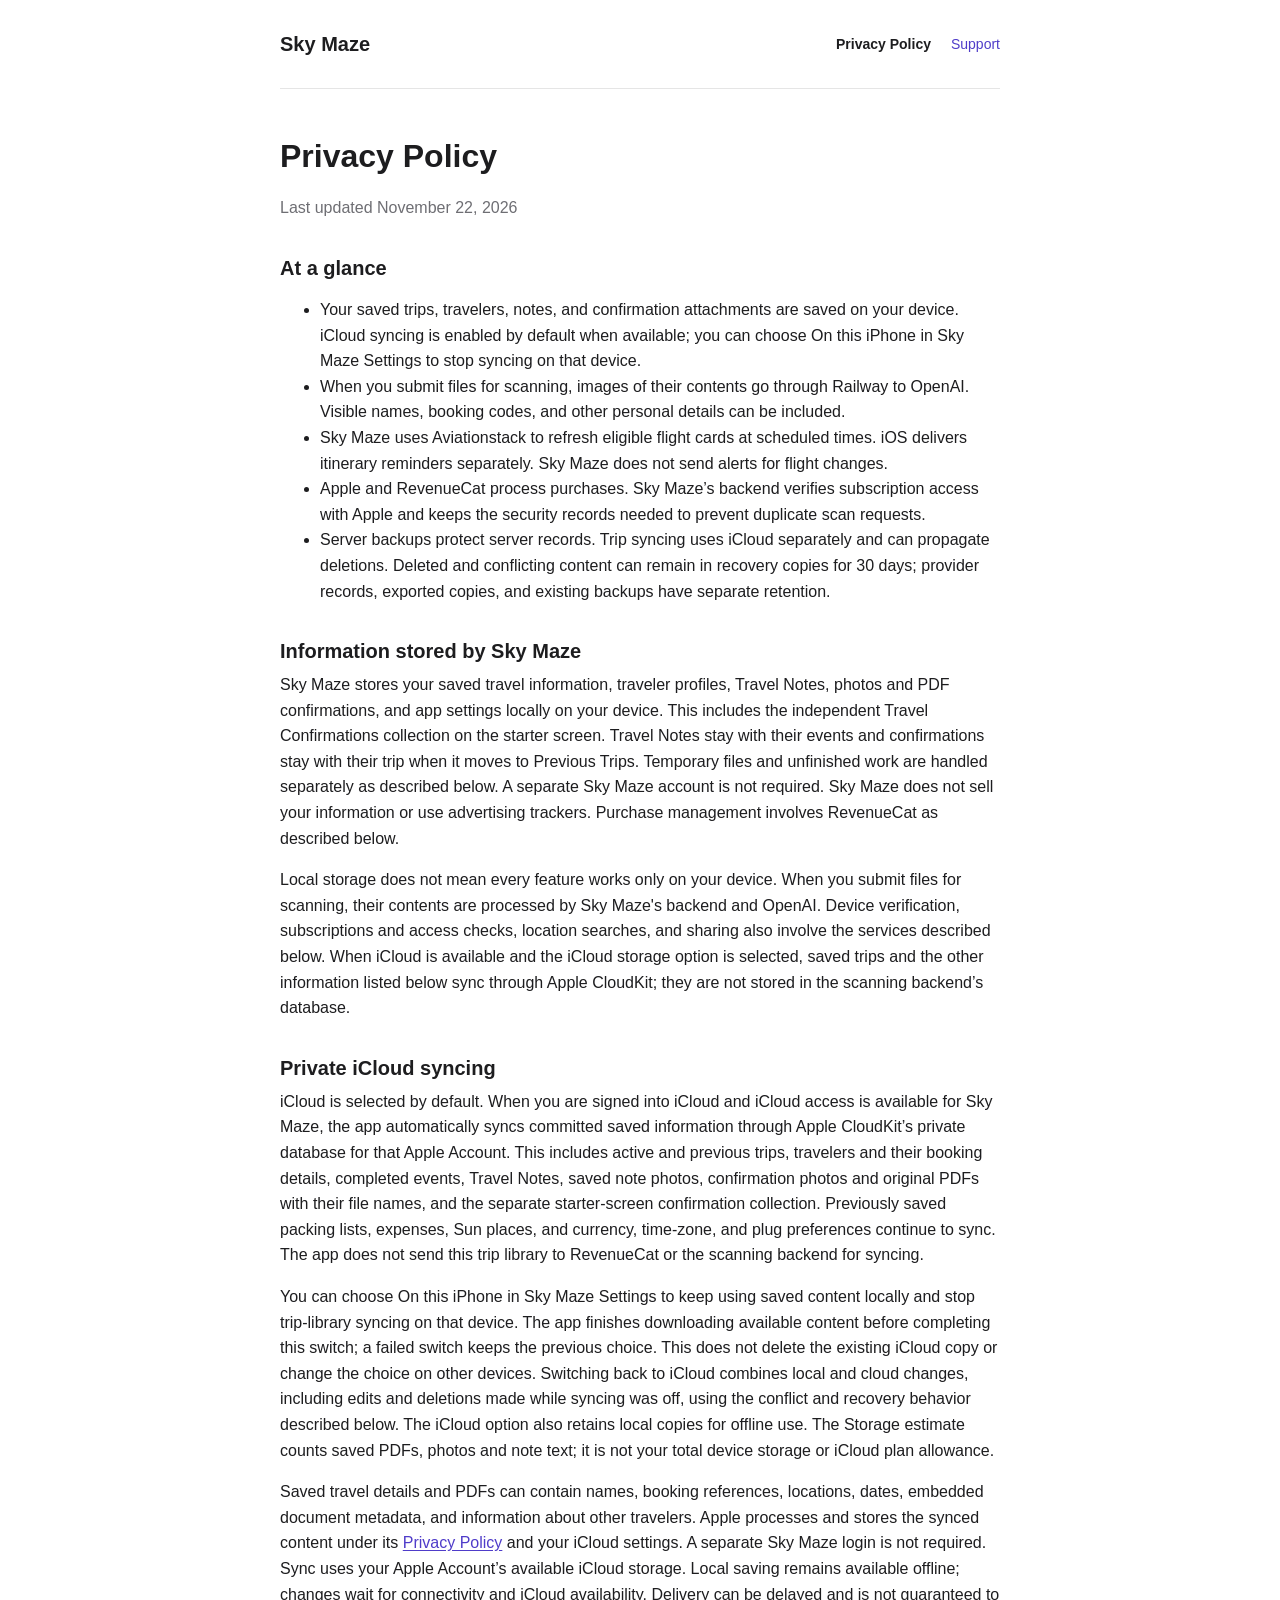
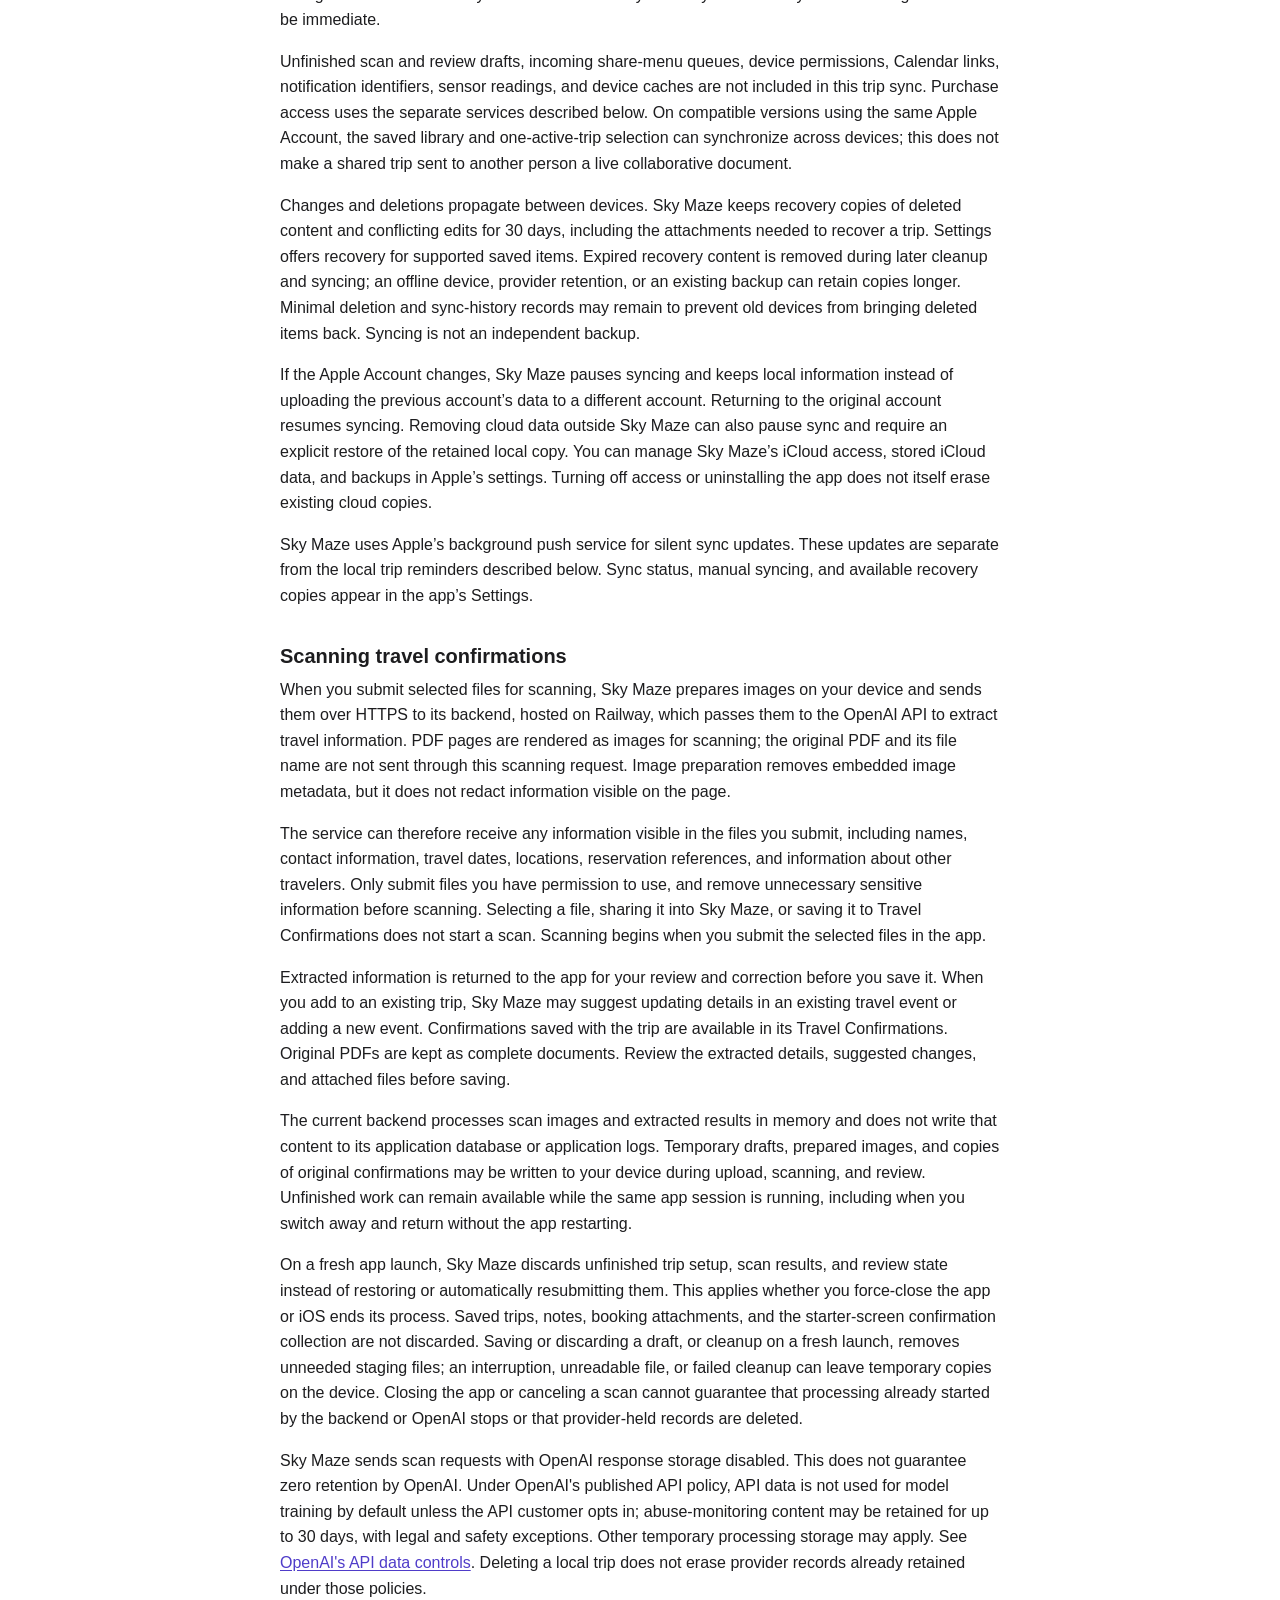
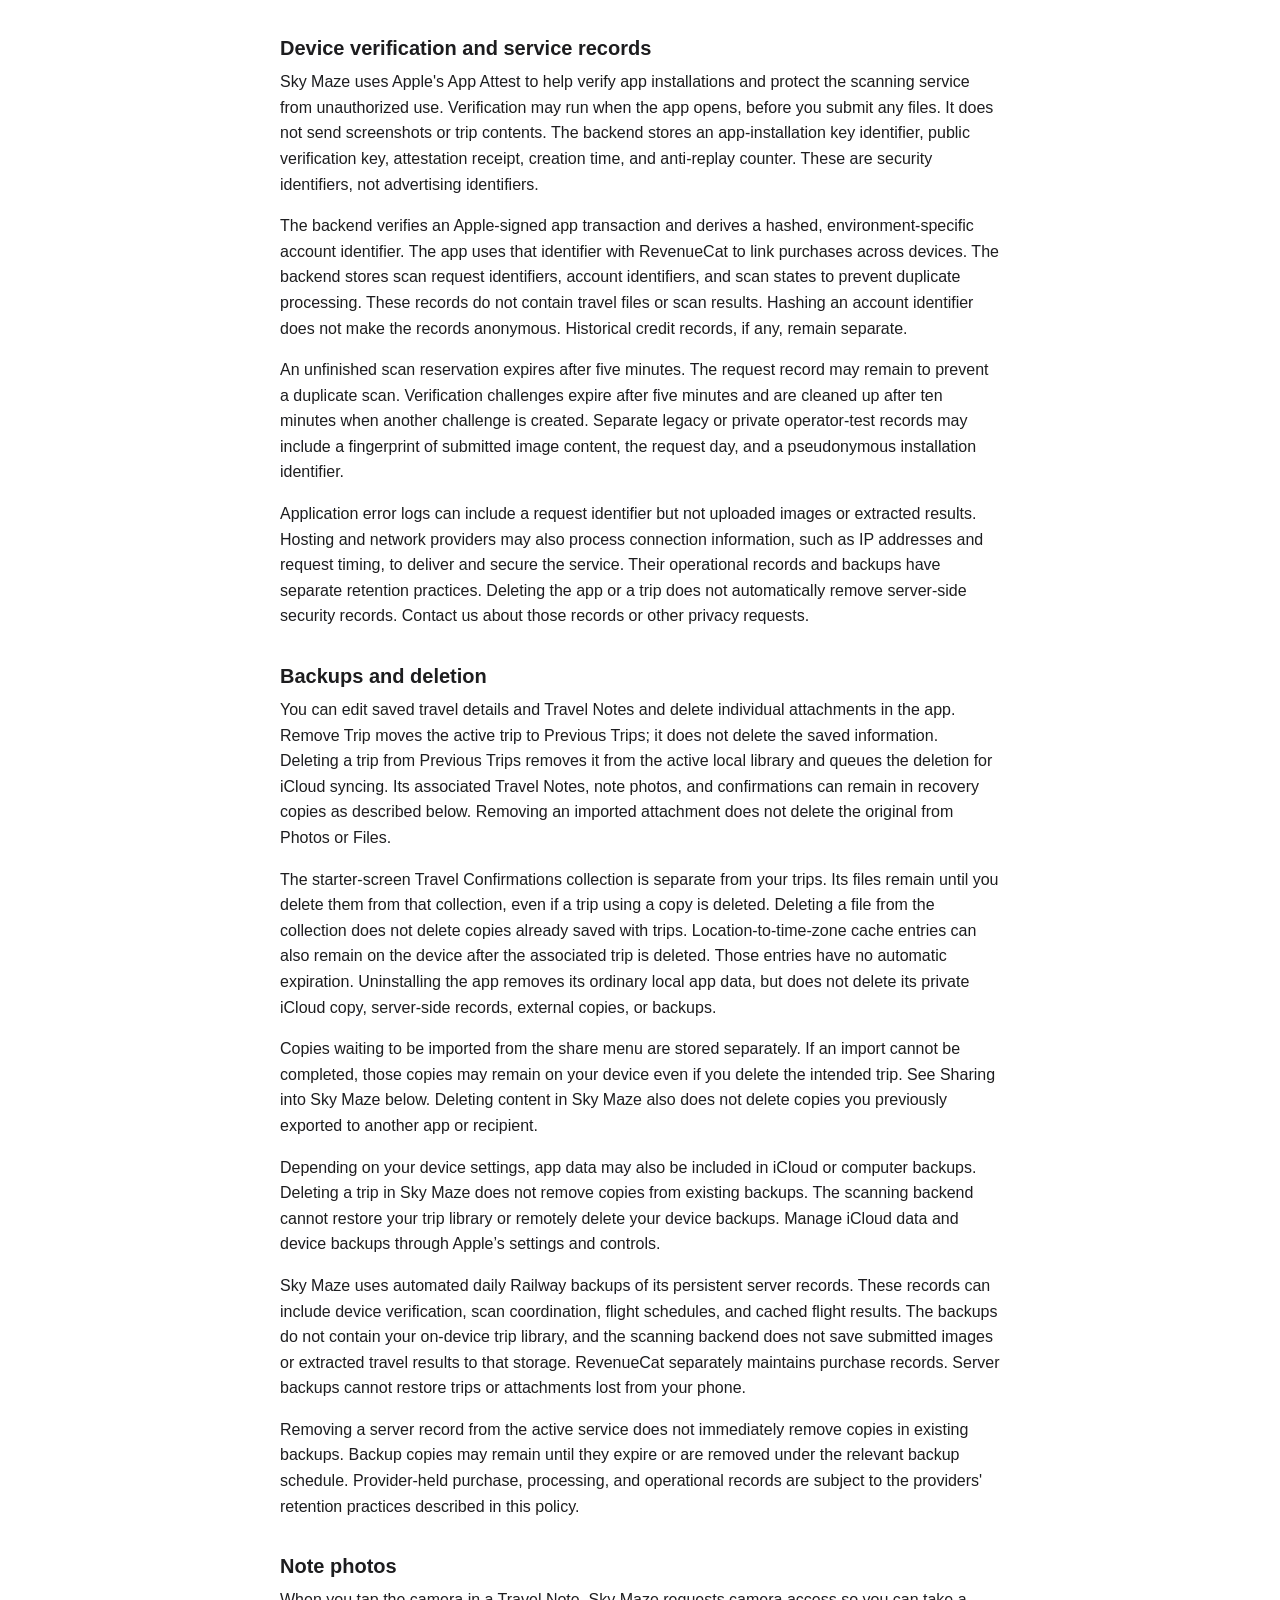
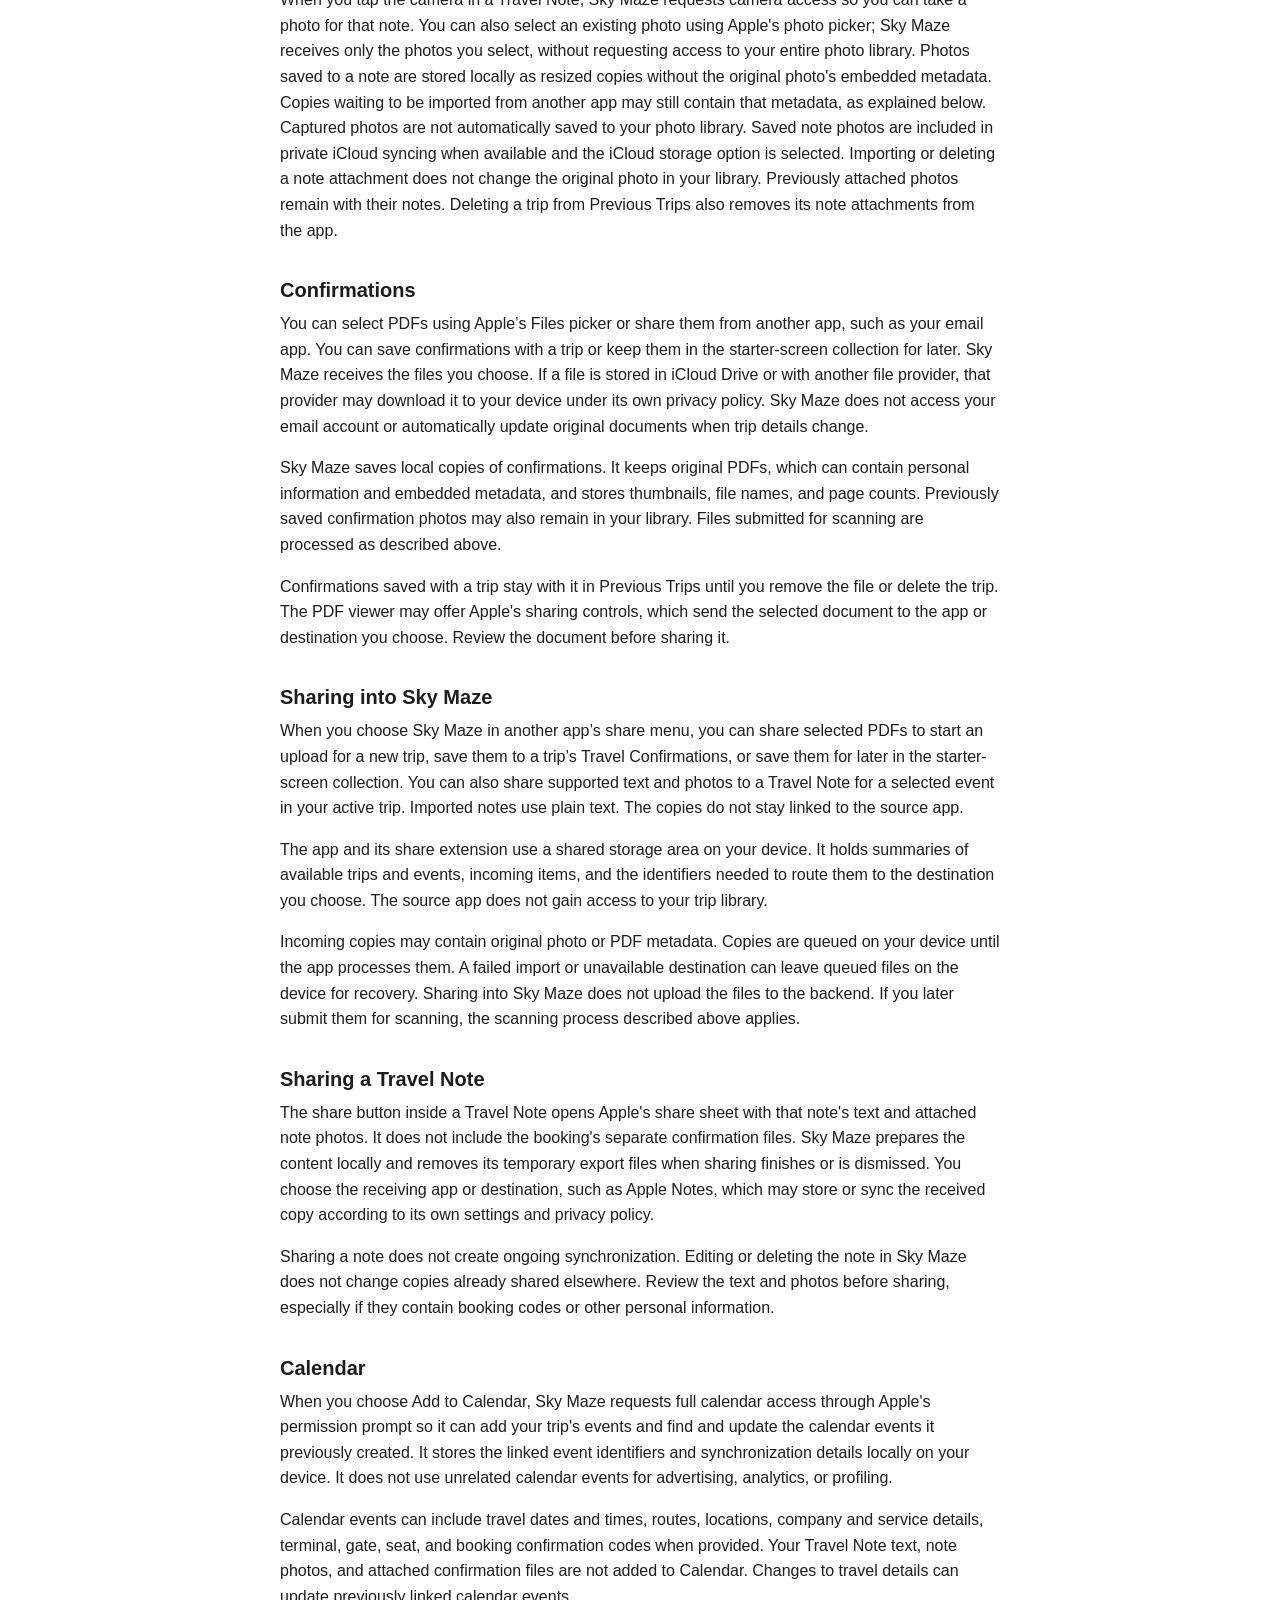
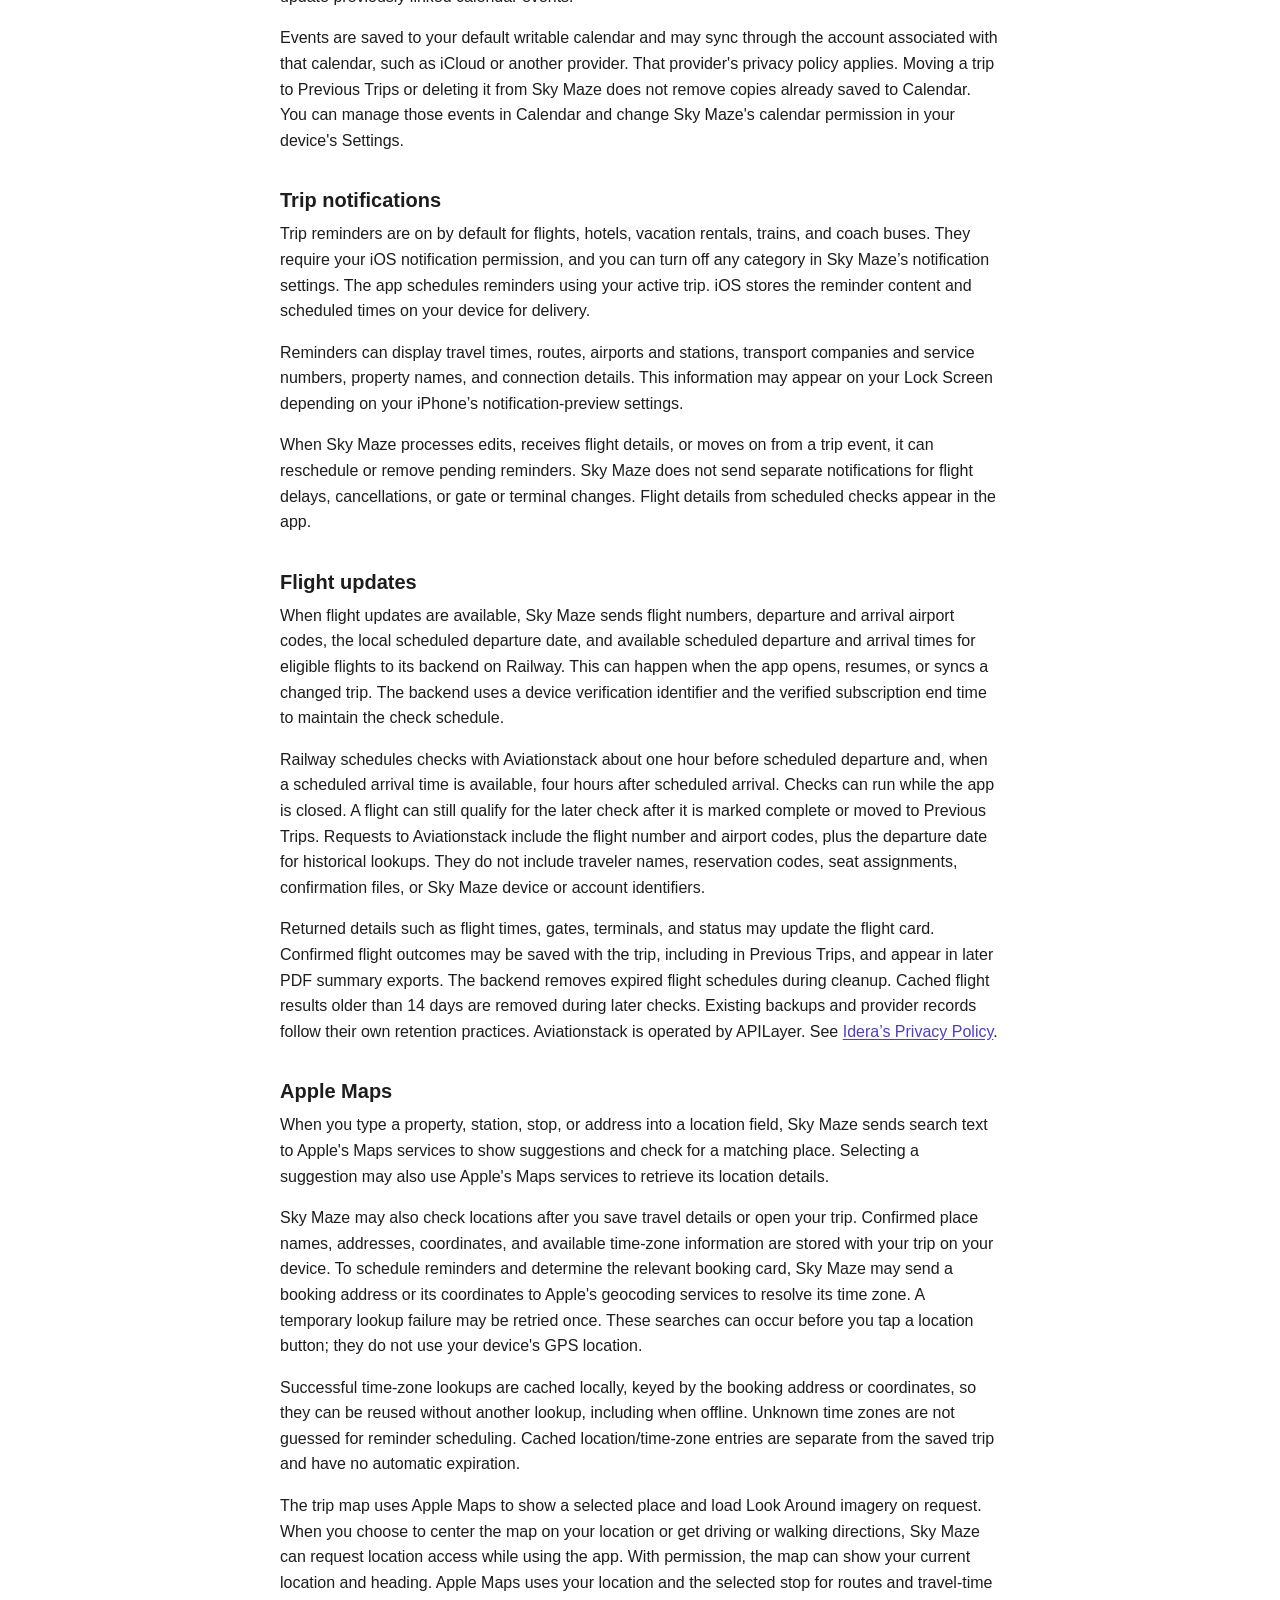
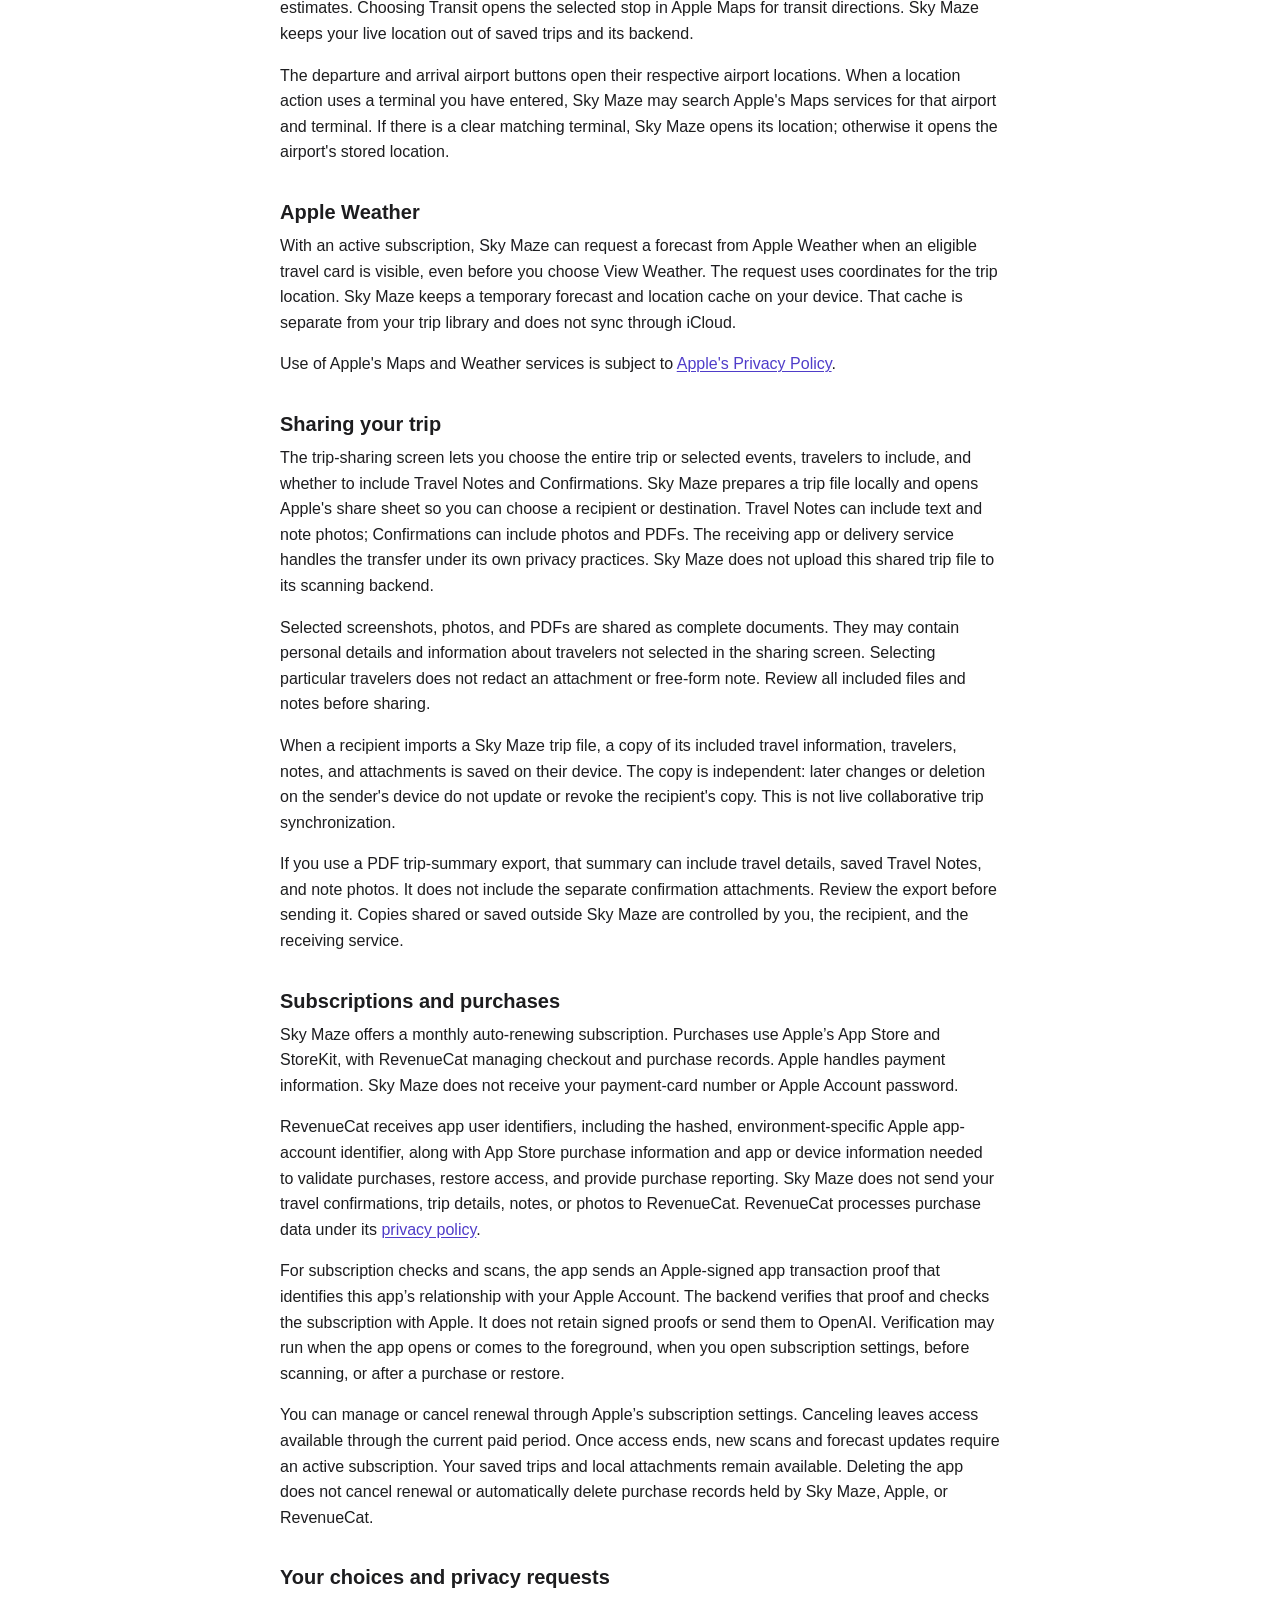
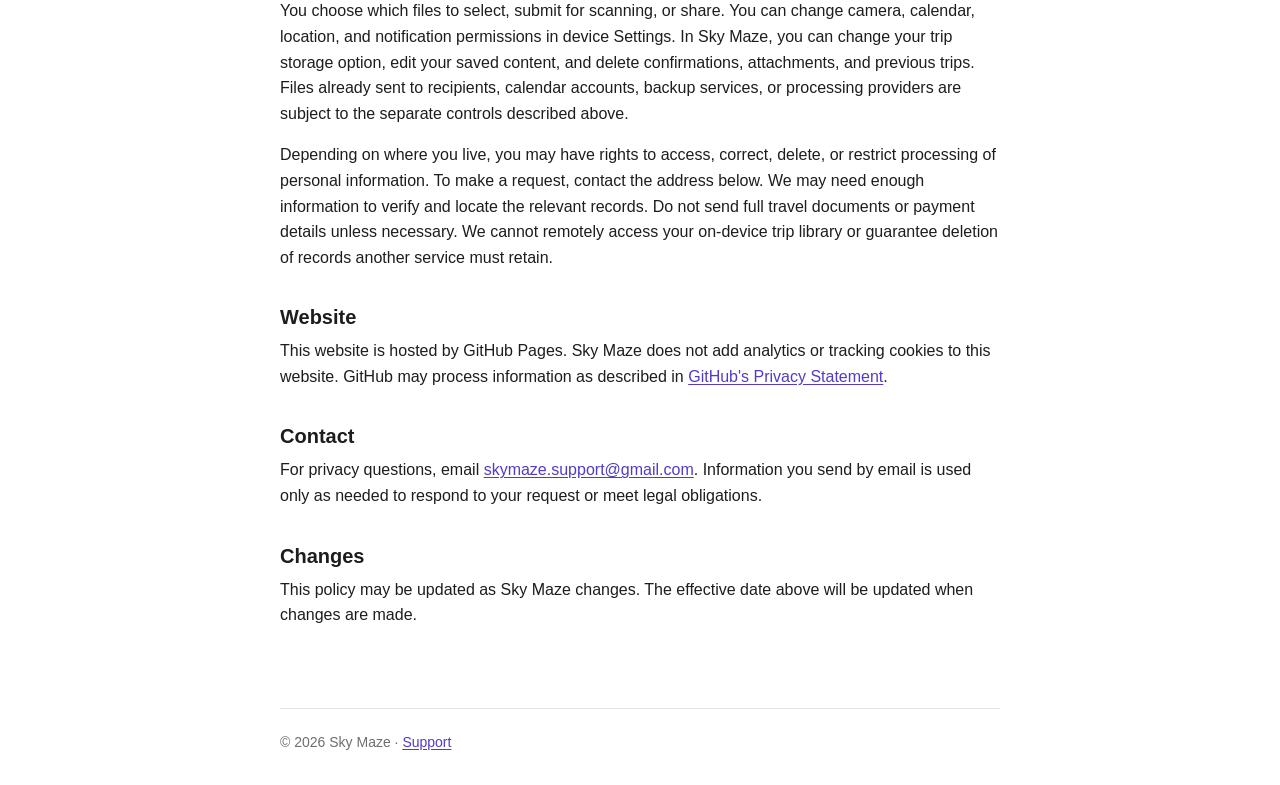
==== commit 85024133: "Update Sky Maze privacy policy" ====
--- a/privacy.html
+++ b/privacy.html
@@ -18,66 +18,64 @@
 
   <main>
     <h1>Privacy Policy</h1>
-    <p class="muted">Last updated November 14, 2026</p>
+    <p class="muted">Last updated November 22, 2026</p>
 
     <h2>At a glance</h2>
     <ul>
       <li>Your saved trips, travelers, notes, and confirmation attachments are saved on your device. iCloud syncing is enabled by default when available; you can choose On this iPhone in Sky Maze Settings to stop syncing on that device.</li>
       <li>When you submit files for scanning, images of their contents go through Railway to OpenAI. Visible names, booking codes, and other personal details can be included.</li>
-      <li>Apple and RevenueCat process purchases. RevenueCat maintains your scan-credit balance; Sky Maze's backend keeps the security and usage records needed to verify requests and coordinate spending.</li>
+      <li>Sky Maze uses Aviationstack to refresh eligible flight cards at scheduled times. iOS delivers itinerary reminders separately. Sky Maze does not send alerts for flight changes.</li>
+      <li>Apple and RevenueCat process purchases. Sky Maze’s backend verifies subscription access with Apple and keeps the security records needed to prevent duplicate scan requests.</li>
       <li>Server backups protect server records. Trip syncing uses iCloud separately and can propagate deletions. Deleted and conflicting content can remain in recovery copies for 30 days; provider records, exported copies, and existing backups have separate retention.</li>
     </ul>
 
     <h2>Information stored by Sky Maze</h2>
-    <p>Sky Maze stores your saved travel information, traveler profiles, Travel Notes, photos and PDF confirmations, and app settings locally on your device. This includes the independent Travel Confirmations collection on the starter screen. Notes and confirmations remain with their bookings when a trip moves to Previous Trips. Temporary files and unfinished work are handled separately as described below. A separate Sky Maze account is not required. Sky Maze does not sell your information or use advertising trackers. Purchase management involves RevenueCat as described below.</p>
-    <p>Local storage does not mean every feature works only on your device. When you submit files for scanning, their contents are processed by Sky Maze's backend and OpenAI. Device verification, credit purchases and balance checks, location searches, and sharing also involve the services described below. When iCloud is available and the iCloud storage option is selected, saved trips and the other information listed below sync through Apple CloudKit; they are not stored in the scanning backend’s database.</p>
+    <p>Sky Maze stores your saved travel information, traveler profiles, Travel Notes, photos and PDF confirmations, and app settings locally on your device. This includes the independent Travel Confirmations collection on the starter screen. Travel Notes stay with their events and confirmations stay with their trip when it moves to Previous Trips. Temporary files and unfinished work are handled separately as described below. A separate Sky Maze account is not required. Sky Maze does not sell your information or use advertising trackers. Purchase management involves RevenueCat as described below.</p>
+    <p>Local storage does not mean every feature works only on your device. When you submit files for scanning, their contents are processed by Sky Maze's backend and OpenAI. Device verification, subscriptions and access checks, location searches, and sharing also involve the services described below. When iCloud is available and the iCloud storage option is selected, saved trips and the other information listed below sync through Apple CloudKit; they are not stored in the scanning backend’s database.</p>
 
     <h2>Private iCloud syncing</h2>
-    <p>iCloud is selected by default. When you are signed into iCloud and iCloud access is available for Sky Maze, the app automatically syncs committed saved information through Apple CloudKit’s private database for that Apple Account. This includes active and previous trips, travelers and their booking details, completed events, Travel Notes, saved note photos, confirmation photos and original PDFs with their file names, and the separate starter-screen confirmation collection. Packing lists, expenses, saved Sun places, and selected currency, time-zone, and plug preferences also sync. The app does not send this trip library to RevenueCat or the scanning backend for syncing.</p>
+    <p>iCloud is selected by default. When you are signed into iCloud and iCloud access is available for Sky Maze, the app automatically syncs committed saved information through Apple CloudKit’s private database for that Apple Account. This includes active and previous trips, travelers and their booking details, completed events, Travel Notes, saved note photos, confirmation photos and original PDFs with their file names, and the separate starter-screen confirmation collection. Previously saved packing lists, expenses, Sun places, and currency, time-zone, and plug preferences continue to sync. The app does not send this trip library to RevenueCat or the scanning backend for syncing.</p>
     <p>You can choose On this iPhone in Sky Maze Settings to keep using saved content locally and stop trip-library syncing on that device. The app finishes downloading available content before completing this switch; a failed switch keeps the previous choice. This does not delete the existing iCloud copy or change the choice on other devices. Switching back to iCloud combines local and cloud changes, including edits and deletions made while syncing was off, using the conflict and recovery behavior described below. The iCloud option also retains local copies for offline use. The Storage estimate counts saved PDFs, photos and note text; it is not your total device storage or iCloud plan allowance.</p>
     <p>Saved travel details and PDFs can contain names, booking references, locations, dates, embedded document metadata, and information about other travelers. Apple processes and stores the synced content under its <a href="https://www.apple.com/legal/privacy/">Privacy Policy</a> and your iCloud settings. A separate Sky Maze login is not required. Sync uses your Apple Account’s available iCloud storage. Local saving remains available offline; changes wait for connectivity and iCloud availability. Delivery can be delayed and is not guaranteed to be immediate.</p>
-    <p>Unfinished scan and review drafts, incoming share-menu queues, device permissions, Calendar links, notification identifiers, sensor readings, and device caches are not included in this trip sync. Purchase access and scan-credit balances use the separate services described below. On compatible versions using the same Apple Account, the saved library and one-active-trip selection can synchronize across devices; this does not make a shared trip sent to another person a live collaborative document.</p>
+    <p>Unfinished scan and review drafts, incoming share-menu queues, device permissions, Calendar links, notification identifiers, sensor readings, and device caches are not included in this trip sync. Purchase access uses the separate services described below. On compatible versions using the same Apple Account, the saved library and one-active-trip selection can synchronize across devices; this does not make a shared trip sent to another person a live collaborative document.</p>
     <p>Changes and deletions propagate between devices. Sky Maze keeps recovery copies of deleted content and conflicting edits for 30 days, including the attachments needed to recover a trip. Settings offers recovery for supported saved items. Expired recovery content is removed during later cleanup and syncing; an offline device, provider retention, or an existing backup can retain copies longer. Minimal deletion and sync-history records may remain to prevent old devices from bringing deleted items back. Syncing is not an independent backup.</p>
     <p>If the Apple Account changes, Sky Maze pauses syncing and keeps local information instead of uploading the previous account’s data to a different account. Returning to the original account resumes syncing. Removing cloud data outside Sky Maze can also pause sync and require an explicit restore of the retained local copy. You can manage Sky Maze’s iCloud access, stored iCloud data, and backups in Apple’s settings. Turning off access or uninstalling the app does not itself erase existing cloud copies.</p>
     <p>Sky Maze uses Apple’s background push service for silent sync updates. These updates are separate from the local trip reminders described below. Sync status, manual syncing, and available recovery copies appear in the app’s Settings.</p>
 
-    <h2>Scanning screenshots, photos, and PDFs</h2>
+    <h2>Scanning travel confirmations</h2>
     <p>When you submit selected files for scanning, Sky Maze prepares images on your device and sends them over HTTPS to its backend, hosted on Railway, which passes them to the OpenAI API to extract travel information. PDF pages are rendered as images for scanning; the original PDF and its file name are not sent through this scanning request. Image preparation removes embedded image metadata, but it does not redact information visible on the page.</p>
-    <p>The service can therefore receive any information visible in the files you submit, including names, contact information, travel dates, locations, reservation references, and information about other travelers. Only submit files you have permission to use, and remove unnecessary sensitive information before scanning. Selecting files alone does not start a scan. Attaching a file directly to a saved booking's Confirmations does not, by itself, submit it for AI scanning.</p>
-    <p>Extracted information is returned to the app for your review and correction before you save your trip. The app uses the returned source references to attach the selected confirmations to the corresponding bookings. A document covering multiple bookings may be attached to more than one booking. Original PDFs are retained locally as complete documents, not cropped to only the matching booking. Automated extraction and matching can be wrong, so review both the travel information and attached files.</p>
+    <p>The service can therefore receive any information visible in the files you submit, including names, contact information, travel dates, locations, reservation references, and information about other travelers. Only submit files you have permission to use, and remove unnecessary sensitive information before scanning. Selecting a file, sharing it into Sky Maze, or saving it to Travel Confirmations does not start a scan. Scanning begins when you submit the selected files in the app.</p>
+    <p>Extracted information is returned to the app for your review and correction before you save it. When you add to an existing trip, Sky Maze may suggest updating details in an existing travel event or adding a new event. Confirmations saved with the trip are available in its Travel Confirmations. Original PDFs are kept as complete documents. Review the extracted details, suggested changes, and attached files before saving.</p>
     <p>The current backend processes scan images and extracted results in memory and does not write that content to its application database or application logs. Temporary drafts, prepared images, and copies of original confirmations may be written to your device during upload, scanning, and review. Unfinished work can remain available while the same app session is running, including when you switch away and return without the app restarting.</p>
     <p>On a fresh app launch, Sky Maze discards unfinished trip setup, scan results, and review state instead of restoring or automatically resubmitting them. This applies whether you force-close the app or iOS ends its process. Saved trips, notes, booking attachments, and the starter-screen confirmation collection are not discarded. Saving or discarding a draft, or cleanup on a fresh launch, removes unneeded staging files; an interruption, unreadable file, or failed cleanup can leave temporary copies on the device. Closing the app or canceling a scan cannot guarantee that processing already started by the backend or OpenAI stops or that provider-held records are deleted.</p>
     <p>Sky Maze sends scan requests with OpenAI response storage disabled. This does not guarantee zero retention by OpenAI. Under OpenAI's published API policy, API data is not used for model training by default unless the API customer opts in; abuse-monitoring content may be retained for up to 30 days, with legal and safety exceptions. Other temporary processing storage may apply. See <a href="https://developers.openai.com/api/docs/guides/your-data">OpenAI's API data controls</a>. Deleting a local trip does not erase provider records already retained under those policies.</p>
 
     <h2>Device verification and service records</h2>
     <p>Sky Maze uses Apple's App Attest to help verify app installations and protect the scanning service from unauthorized use. Verification may run when the app opens, before you submit any files. It does not send screenshots or trip contents. The backend stores an app-installation key identifier, public verification key, attestation receipt, creation time, and anti-replay counter. These are security identifiers, not advertising identifiers.</p>
-    <p>RevenueCat maintains purchased scan-credit balances, grants from purchases, spending, and refund adjustments. Sky Maze's backend verifies an Apple-signed app transaction and derives a hashed, environment-specific account identifier; the app uses that identifier with RevenueCat so purchases and spending address the same account across devices. The backend stores scan request identifiers and reservation, delivery, and charging states to prevent duplicate scans and credit deductions. Historical purchase and usage records from the earlier credit system are retained separately. These records do not contain your travel files or scan results. A deliberate new scan can submit the same files again. Credit and installation registration records currently have no automatic deletion schedule. Deleting the app does not reset used credits.</p>
-    <p>The backend also stores an account-linked current-cycle credit total and the last confirmed balance to calculate the purchased and used credits shown in Usage. These display records do not contain travel documents or scan results. Hashing an account identifier does not make these linked records anonymous.</p>
-    <p>An unfinished credit reservation becomes eligible for release after five minutes and is released when the backend next processes a credit operation. This does not delete the usage record. A credit deduction already being confirmed is handled separately so an interrupted request can be checked without charging the same scan twice. Verification challenges expire after five minutes and are cleaned up after ten minutes when another challenge is created. Separate legacy or private operator-test records may include a fingerprint of submitted image content, the request day, and a pseudonymous installation identifier; these do not contain the images themselves.</p>
+    <p>The backend verifies an Apple-signed app transaction and derives a hashed, environment-specific account identifier. The app uses that identifier with RevenueCat to link purchases across devices. The backend stores scan request identifiers, account identifiers, and scan states to prevent duplicate processing. These records do not contain travel files or scan results. Hashing an account identifier does not make the records anonymous. Historical credit records, if any, remain separate.</p>
+    <p>An unfinished scan reservation expires after five minutes. The request record may remain to prevent a duplicate scan. Verification challenges expire after five minutes and are cleaned up after ten minutes when another challenge is created. Separate legacy or private operator-test records may include a fingerprint of submitted image content, the request day, and a pseudonymous installation identifier.</p>
     <p>Application error logs can include a request identifier but not uploaded images or extracted results. Hosting and network providers may also process connection information, such as IP addresses and request timing, to deliver and secure the service. Their operational records and backups have separate retention practices. Deleting the app or a trip does not automatically remove server-side security records. Contact us about those records or other privacy requests.</p>
 
     <h2>Backups and deletion</h2>
     <p>You can edit saved travel details and Travel Notes and delete individual attachments in the app. Remove Trip moves the active trip to Previous Trips; it does not delete the saved information. Deleting a trip from Previous Trips removes it from the active local library and queues the deletion for iCloud syncing. Its associated Travel Notes, note photos, and confirmations can remain in recovery copies as described below. Removing an imported attachment does not delete the original from Photos or Files.</p>
-    <p>The starter-screen Travel Confirmations collection is separate from your trips. Its files remain until you delete them from that collection, even if a trip using a copy is deleted. Deleting a file from the collection does not delete copies already attached to saved bookings. Location-to-time-zone cache entries can also remain on the device after the associated trip is deleted; they have no automatic expiration. Uninstalling the app removes its ordinary local app data, but does not delete its private iCloud copy, server-side credit and purchase records, external copies, or backups.</p>
+    <p>The starter-screen Travel Confirmations collection is separate from your trips. Its files remain until you delete them from that collection, even if a trip using a copy is deleted. Deleting a file from the collection does not delete copies already saved with trips. Location-to-time-zone cache entries can also remain on the device after the associated trip is deleted. Those entries have no automatic expiration. Uninstalling the app removes its ordinary local app data, but does not delete its private iCloud copy, server-side records, external copies, or backups.</p>
     <p>Copies waiting to be imported from the share menu are stored separately. If an import cannot be completed, those copies may remain on your device even if you delete the intended trip. See Sharing into Sky Maze below. Deleting content in Sky Maze also does not delete copies you previously exported to another app or recipient.</p>
     <p>Depending on your device settings, app data may also be included in iCloud or computer backups. Deleting a trip in Sky Maze does not remove copies from existing backups. The scanning backend cannot restore your trip library or remotely delete your device backups. Manage iCloud data and device backups through Apple’s settings and controls.</p>
-    <p>Sky Maze uses automated daily Railway backups of its persistent server records, including device-verification, scan-coordination, and credit-usage records. These backups do not contain your on-device trip library, and the scanning backend does not save submitted images or extracted travel results to that storage. RevenueCat separately maintains purchase and credit records. Server backups cannot restore trips or attachments lost from your phone.</p>
+    <p>Sky Maze uses automated daily Railway backups of its persistent server records. These records can include device verification, scan coordination, flight schedules, and cached flight results. The backups do not contain your on-device trip library, and the scanning backend does not save submitted images or extracted travel results to that storage. RevenueCat separately maintains purchase records. Server backups cannot restore trips or attachments lost from your phone.</p>
     <p>Removing a server record from the active service does not immediately remove copies in existing backups. Backup copies may remain until they expire or are removed under the relevant backup schedule. Provider-held purchase, processing, and operational records are subject to the providers' retention practices described in this policy.</p>
 
     <h2>Note photos</h2>
     <p>When you tap the camera in a Travel Note, Sky Maze requests camera access so you can take a photo for that note. You can also select an existing photo using Apple's photo picker; Sky Maze receives only the photos you select, without requesting access to your entire photo library. Photos saved to a note are stored locally as resized copies without the original photo's embedded metadata. Copies waiting to be imported from another app may still contain that metadata, as explained below. Captured photos are not automatically saved to your photo library. Saved note photos are included in private iCloud syncing when available and the iCloud storage option is selected. Importing or deleting a note attachment does not change the original photo in your library. Previously attached photos remain with their notes. Deleting a trip from Previous Trips also removes its note attachments from the app.</p>
 
     <h2>Confirmations</h2>
-    <p>You can attach selected photos and PDF files to a booking using Apple's Photos and Files pickers. Sky Maze receives the items you choose, not unrestricted access to your photo library or files. If you choose a file stored with iCloud Drive or another file provider, that provider may download it to your device under its own terms and privacy policy.</p>
-    <p>You can also save confirmations in the starter-screen collection before adding them to a trip. Saving or previewing files there does not submit them for AI scanning. When available, Sky Maze checks metadata on the selected image, or screenshot information accessible through an already-granted Photos permission, to show a Photo or Screenshot label. This check happens on the device, does not request broader photo-library permission, and retains the classification rather than the original camera or location metadata. When the source cannot be identified, the type label is left blank. PDF labels come from the selected file type.</p>
-    <p>Sky Maze saves local copies of these attachments. Photos saved to a booking are resized and re-encoded without the original photo's embedded metadata; copies waiting to be imported from another app may still contain that metadata. PDFs are copied in their original form and may retain embedded metadata and personal information. Sky Maze also stores thumbnails and, for PDFs, the file name and page count. Files submitted through the scan flow are processed as described above. Sky Maze does not access your email account or automatically update confirmations when a booking changes.</p>
-    <p>Attachments stay with the booking in Previous Trips until you delete the attachment or the saved trip. The PDF viewer may offer Apple's sharing controls; using them sends the selected document to the app or destination you choose. Review the document before sharing it.</p>
+    <p>You can select PDFs using Apple’s Files picker or share them from another app, such as your email app. You can save confirmations with a trip or keep them in the starter-screen collection for later. Sky Maze receives the files you choose. If a file is stored in iCloud Drive or with another file provider, that provider may download it to your device under its own privacy policy. Sky Maze does not access your email account or automatically update original documents when trip details change.</p>
+    <p>Sky Maze saves local copies of confirmations. It keeps original PDFs, which can contain personal information and embedded metadata, and stores thumbnails, file names, and page counts. Previously saved confirmation photos may also remain in your library. Files submitted for scanning are processed as described above.</p>
+    <p>Confirmations saved with a trip stay with it in Previous Trips until you remove the file or delete the trip. The PDF viewer may offer Apple's sharing controls, which send the selected document to the app or destination you choose. Review the document before sharing it.</p>
 
     <h2>Sharing into Sky Maze</h2>
-    <p>When you choose Sky Maze in another app's share menu, Sky Maze receives the supported items that app passes with your action, such as selected PDFs, photos, or note text. You choose a travel event in your active trip as the destination. This share-menu flow requires an active trip; it does not save incoming items to the starter-screen confirmation collection.</p>
-    <p>Shared PDFs and photos can be saved as confirmations. Shared note text, including text sent as a copy from Apple Notes, is appended to the selected event's Travel Note, along with supported note photos. Text is imported as plain text, so formatting may differ from the original. This is a copy, not a connection to your Notes library or email account. Later changes in either app do not automatically update the other copy.</p>
-    <p>The app and its share extension use a shared storage area on your device. It holds a summary of available travel events so you can choose a destination, along with incoming items and the identifiers needed to attach them to the correct event. This does not give the source app unrestricted access to your saved trips.</p>
-    <p>Incoming copies are queued locally until Sky Maze saves them to the selected event. The queued copy is removed after a successful import. If an import fails or its destination is no longer available, the queued copy may remain on your device for recovery; there is no automatic expiration. These incoming copies can contain original photo or PDF metadata. They are not uploaded to a Sky Maze server.</p>
+    <p>When you choose Sky Maze in another app’s share menu, you can share selected PDFs to start an upload for a new trip, save them to a trip’s Travel Confirmations, or save them for later in the starter-screen collection. You can also share supported text and photos to a Travel Note for a selected event in your active trip. Imported notes use plain text. The copies do not stay linked to the source app.</p>
+    <p>The app and its share extension use a shared storage area on your device. It holds summaries of available trips and events, incoming items, and the identifiers needed to route them to the destination you choose. The source app does not gain access to your trip library.</p>
+    <p>Incoming copies may contain original photo or PDF metadata. Copies are queued on your device until the app processes them. A failed import or unavailable destination can leave queued files on the device for recovery. Sharing into Sky Maze does not upload the files to the backend. If you later submit them for scanning, the scanning process described above applies.</p>
 
     <h2>Sharing a Travel Note</h2>
     <p>The share button inside a Travel Note opens Apple's share sheet with that note's text and attached note photos. It does not include the booking's separate confirmation files. Sky Maze prepares the content locally and removes its temporary export files when sharing finishes or is dismissed. You choose the receiving app or destination, such as Apple Notes, which may store or sync the received copy according to its own settings and privacy policy.</p>
@@ -89,19 +87,24 @@
     <p>Events are saved to your default writable calendar and may sync through the account associated with that calendar, such as iCloud or another provider. That provider's privacy policy applies. Moving a trip to Previous Trips or deleting it from Sky Maze does not remove copies already saved to Calendar. You can manage those events in Calendar and change Sky Maze's calendar permission in your device's Settings.</p>
 
     <h2>Trip notifications</h2>
-    <p>With your notification permission, Sky Maze schedules reminders on your device using the travel information saved in your active trip. These include flight, train and bus departures, connections and arrivals; hotel and vacation-rental check-in and check-out; and rental-car pickup and return. iOS stores the notification content and scheduled times to deliver them. Sky Maze does not use a remote push-notification service to deliver these trip reminders.</p>
-    <p>Regular and expanded notifications can display travel dates and times, routes, airport or station names, transport companies and service numbers, property names, rental locations, and connection details. This information may be visible to someone viewing your Lock Screen, depending on your iPhone's notification-preview settings. You can control notifications and preview visibility in Settings.</p>
-    <p>Reminders use your saved schedule, not live updates from airlines, hotels, or transport operators. When the app processes edits, completion, removal, or a change of active trip, it updates or removes the relevant scheduled reminders. A notification already displayed or copied elsewhere cannot necessarily be recalled. Location and time-zone lookups used for scheduling are described below.</p>
+    <p>Trip reminders are on by default for flights, hotels, vacation rentals, trains, and coach buses. They require your iOS notification permission, and you can turn off any category in Sky Maze’s notification settings. The app schedules reminders using your active trip. iOS stores the reminder content and scheduled times on your device for delivery.</p>
+    <p>Reminders can display travel times, routes, airports and stations, transport companies and service numbers, property names, and connection details. This information may appear on your Lock Screen depending on your iPhone’s notification-preview settings.</p>
+    <p>When Sky Maze processes edits, receives flight details, or moves on from a trip event, it can reschedule or remove pending reminders. Sky Maze does not send separate notifications for flight delays, cancellations, or gate or terminal changes. Flight details from scheduled checks appear in the app.</p>
+
+    <h2>Flight updates</h2>
+    <p>When flight updates are available, Sky Maze sends flight numbers, departure and arrival airport codes, the local scheduled departure date, and available scheduled departure and arrival times for eligible flights to its backend on Railway. This can happen when the app opens, resumes, or syncs a changed trip. The backend uses a device verification identifier and the verified subscription end time to maintain the check schedule.</p>
+    <p>Railway schedules checks with Aviationstack about one hour before scheduled departure and, when a scheduled arrival time is available, four hours after scheduled arrival. Checks can run while the app is closed. A flight can still qualify for the later check after it is marked complete or moved to Previous Trips. Requests to Aviationstack include the flight number and airport codes, plus the departure date for historical lookups. They do not include traveler names, reservation codes, seat assignments, confirmation files, or Sky Maze device or account identifiers.</p>
+    <p>Returned details such as flight times, gates, terminals, and status may update the flight card. Confirmed flight outcomes may be saved with the trip, including in Previous Trips, and appear in later PDF summary exports. The backend removes expired flight schedules during cleanup. Cached flight results older than 14 days are removed during later checks. Existing backups and provider records follow their own retention practices. Aviationstack is operated by APILayer. See <a href="https://www.ideracorp.com/legal/privacypolicy">Idera’s Privacy Policy</a>.</p>
 
     <h2>Apple Maps</h2>
-    <p>When you type a property, station, stop, rental-car location, or address into a location field, Sky Maze sends search text to Apple's Maps services to show suggestions and check for a matching place. Selecting a suggestion may also use Apple's Maps services to retrieve its location details.</p>
+    <p>When you type a property, station, stop, or address into a location field, Sky Maze sends search text to Apple's Maps services to show suggestions and check for a matching place. Selecting a suggestion may also use Apple's Maps services to retrieve its location details.</p>
     <p>Sky Maze may also check locations after you save travel details or open your trip. Confirmed place names, addresses, coordinates, and available time-zone information are stored with your trip on your device. To schedule reminders and determine the relevant booking card, Sky Maze may send a booking address or its coordinates to Apple's geocoding services to resolve its time zone. A temporary lookup failure may be retried once. These searches can occur before you tap a location button; they do not use your device's GPS location.</p>
     <p>Successful time-zone lookups are cached locally, keyed by the booking address or coordinates, so they can be reused without another lookup, including when offline. Unknown time zones are not guessed for reminder scheduling. Cached location/time-zone entries are separate from the saved trip and have no automatic expiration.</p>
-    <p>When you choose to view a location, Sky Maze passes the relevant location information to Apple Maps. Sky Maze does not request access to your device's GPS location.</p>
+    <p>The trip map uses Apple Maps to show a selected place and load Look Around imagery on request. When you choose to center the map on your location or get driving or walking directions, Sky Maze can request location access while using the app. With permission, the map can show your current location and heading. Apple Maps uses your location and the selected stop for routes and travel-time estimates. Choosing Transit opens the selected stop in Apple Maps for transit directions. Sky Maze keeps your live location out of saved trips and its backend.</p>
     <p>The departure and arrival airport buttons open their respective airport locations. When a location action uses a terminal you have entered, Sky Maze may search Apple's Maps services for that airport and terminal. If there is a clear matching terminal, Sky Maze opens its location; otherwise it opens the airport's stored location.</p>
 
     <h2>Apple Weather</h2>
-    <p>When you choose View Weather, Sky Maze passes the relevant travel location's coordinates to Apple Weather so you can view its forecast. These are the coordinates of a place associated with your trip, not your device's GPS location. Sky Maze does not download or store weather forecasts inside the app.</p>
+    <p>With an active subscription, Sky Maze can request a forecast from Apple Weather when an eligible travel card is visible, even before you choose View Weather. The request uses coordinates for the trip location. Sky Maze keeps a temporary forecast and location cache on your device. That cache is separate from your trip library and does not sync through iCloud.</p>
     <p>Use of Apple's Maps and Weather services is subject to <a href="https://www.apple.com/legal/privacy/">Apple's Privacy Policy</a>.</p>
 
     <h2>Sharing your trip</h2>
@@ -110,15 +113,14 @@
     <p>When a recipient imports a Sky Maze trip file, a copy of its included travel information, travelers, notes, and attachments is saved on their device. The copy is independent: later changes or deletion on the sender's device do not update or revoke the recipient's copy. This is not live collaborative trip synchronization.</p>
     <p>If you use a PDF trip-summary export, that summary can include travel details, saved Travel Notes, and note photos. It does not include the separate confirmation attachments. Review the export before sending it. Copies shared or saved outside Sky Maze are controlled by you, the recipient, and the receiving service.</p>
 
-    <h2>Credits and purchases</h2>
-    <p>Sky Maze offers one-time credit packs and a one-time Travel tools unlock, not a recurring subscription. Purchases use Apple's App Store and StoreKit, with RevenueCat managing purchase processing, purchase records, scan-credit balances and deductions, and tool access. Apple handles payment information; Sky Maze does not receive your payment-card number or Apple Account password. The app reads Apple's product information to display localized prices and sends signed purchase information to the backend to verify purchases and update your balance.</p>
-    <p>RevenueCat receives app user identifiers, including the hashed, environment-specific Apple app-account identifier used for scan credits, App Store purchase information (such as product and transaction identifiers, purchase dates, and refund status), and app/device information needed to validate purchases, restore access, and provide purchase reporting. The SDK caches purchase access on your device for offline use. Sky Maze does not send your travel confirmations, trip details, notes, or photos to RevenueCat. RevenueCat processes purchase data under its <a href="https://www.revenuecat.com/privacy">privacy policy</a>. Deleting the app does not automatically delete purchase records held by RevenueCat or Apple.</p>
-    <p>For balance checks and scans, the app sends an Apple-signed app transaction proof that identifies this app's relationship with your Apple Account. After a purchase, it can also send a signed purchase transaction proof. These proofs can contain app, transaction and product identifiers, dates, and purchase or refund information. The backend verifies the app-account proof and reads credit balances from RevenueCat. After the app receives usable scan results, the backend requests a credit deduction from RevenueCat using an identifier that prevents the same scan being charged twice. It does not save the signed proofs or send them to OpenAI; it retains the scan coordination and historical records described above.</p>
-    <p>Balance checks may run when the app opens or returns to the foreground, when you open Usage or the purchase screen, before scanning, and after a purchase. Purchased credits do not expire. The backend reads the remaining balance from RevenueCat for the same verified Apple app account; it does not reset spent credits or restore locally saved trips and attachments. RevenueCat handles verified purchase refunds by removing the originally granted credit amount, capped at a zero balance, without deleting saved trips. Deleting Sky Maze or a trip does not delete these server-side records or Apple's transaction records. Contact us about privacy requests concerning records held by Sky Maze.</p>
-    <p>The Usage display summarizes the current credit cycle rather than your lifetime purchase history. A confirmed zero balance ends a cycle; a later purchase starts another, while purchases made with credits remaining extend the current cycle. Starting a new display cycle does not erase purchase, spending, security, or backup records.</p>
+    <h2>Subscriptions and purchases</h2>
+    <p>Sky Maze offers a monthly auto-renewing subscription. Purchases use Apple’s App Store and StoreKit, with RevenueCat managing checkout and purchase records. Apple handles payment information. Sky Maze does not receive your payment-card number or Apple Account password.</p>
+    <p>RevenueCat receives app user identifiers, including the hashed, environment-specific Apple app-account identifier, along with App Store purchase information and app or device information needed to validate purchases, restore access, and provide purchase reporting. Sky Maze does not send your travel confirmations, trip details, notes, or photos to RevenueCat. RevenueCat processes purchase data under its <a href="https://www.revenuecat.com/privacy">privacy policy</a>.</p>
+    <p>For subscription checks and scans, the app sends an Apple-signed app transaction proof that identifies this app’s relationship with your Apple Account. The backend verifies that proof and checks the subscription with Apple. It does not retain signed proofs or send them to OpenAI. Verification may run when the app opens or comes to the foreground, when you open subscription settings, before scanning, or after a purchase or restore.</p>
+    <p>You can manage or cancel renewal through Apple’s subscription settings. Canceling leaves access available through the current paid period. Once access ends, new scans and forecast updates require an active subscription. Your saved trips and local attachments remain available. Deleting the app does not cancel renewal or automatically delete purchase records held by Sky Maze, Apple, or RevenueCat.</p>
 
     <h2>Your choices and privacy requests</h2>
-    <p>You choose which files to select, submit for scanning, or share. You can change camera, calendar, and notification permissions in device Settings, edit your saved content, and delete confirmations, attachments, and previous trips in the app. Files already sent to recipients, calendar accounts, backup services, or processing providers are subject to the separate controls described above.</p>
+    <p>You choose which files to select, submit for scanning, or share. You can change camera, calendar, location, and notification permissions in device Settings. In Sky Maze, you can change your trip storage option, edit your saved content, and delete confirmations, attachments, and previous trips. Files already sent to recipients, calendar accounts, backup services, or processing providers are subject to the separate controls described above.</p>
     <p>Depending on where you live, you may have rights to access, correct, delete, or restrict processing of personal information. To make a request, contact the address below. We may need enough information to verify and locate the relevant records. Do not send full travel documents or payment details unless necessary. We cannot remotely access your on-device trip library or guarantee deletion of records another service must retain.</p>
 
     <h2>Website</h2>
